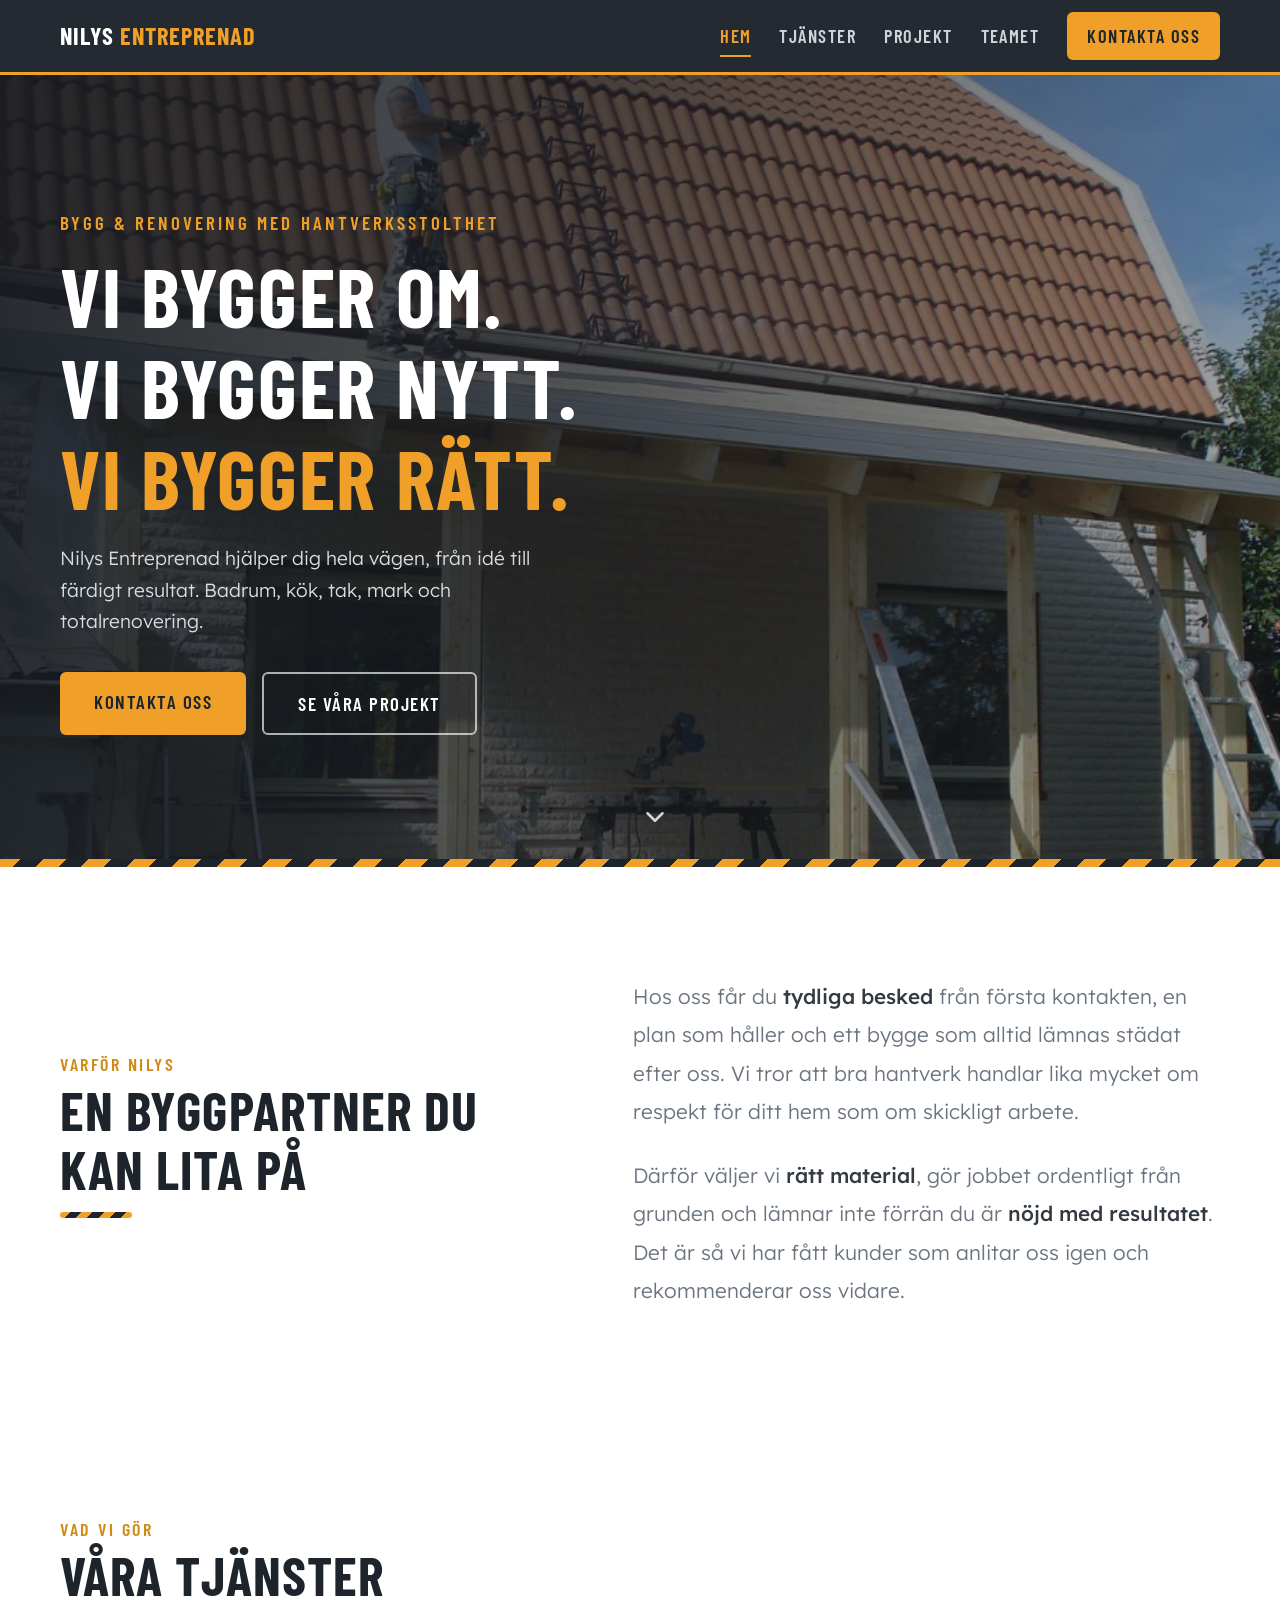
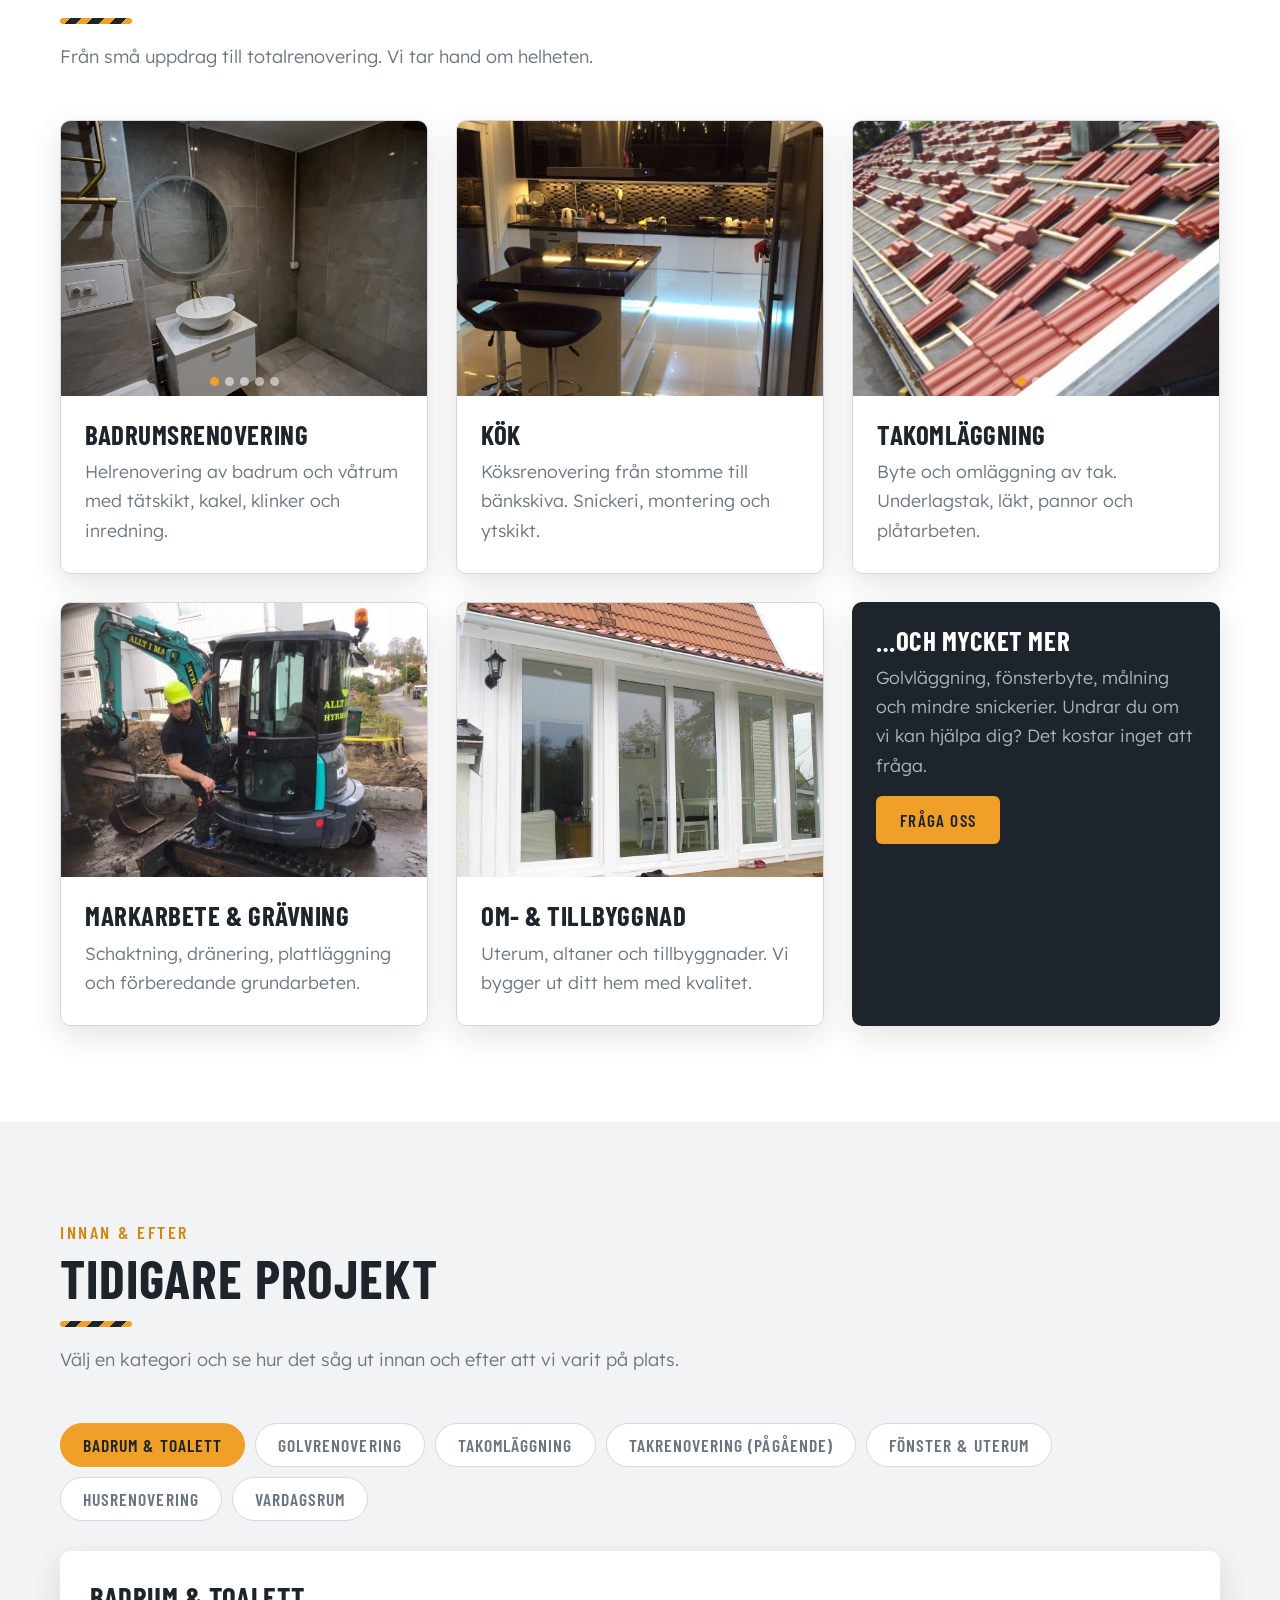
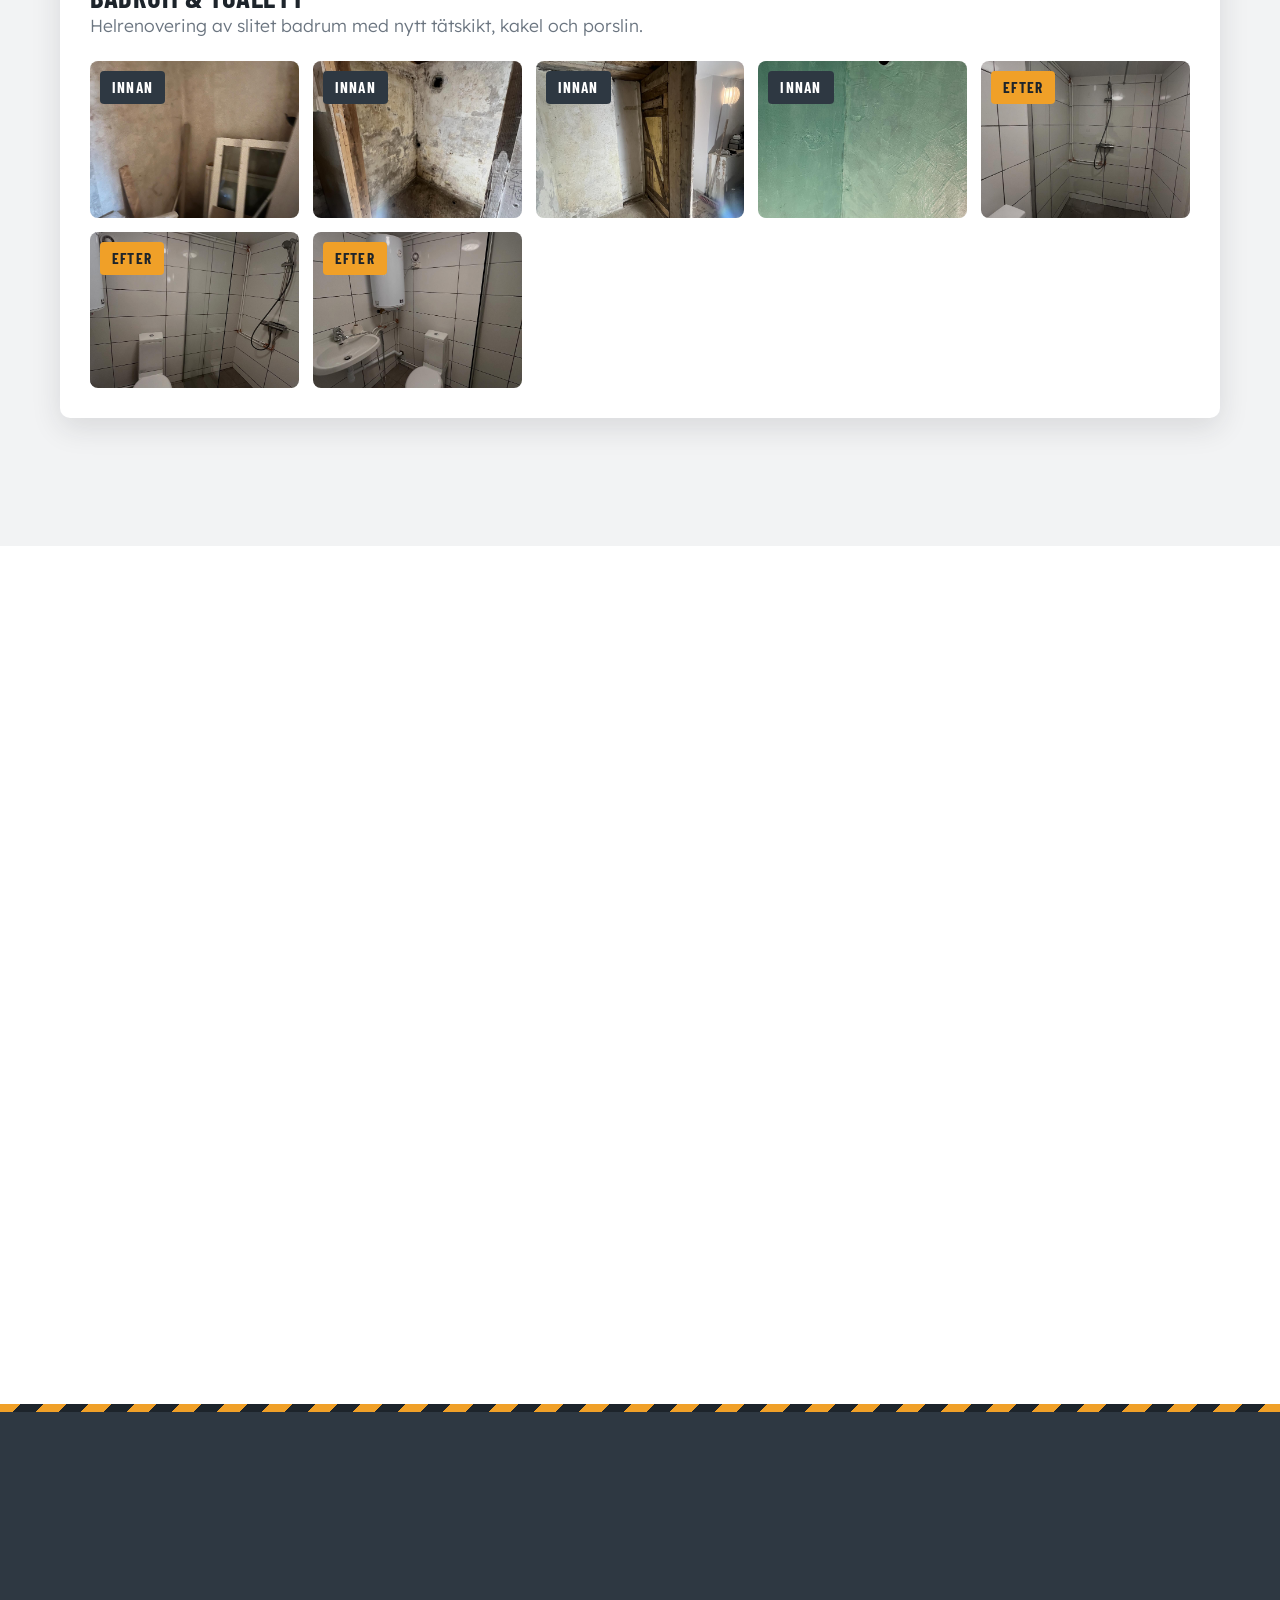
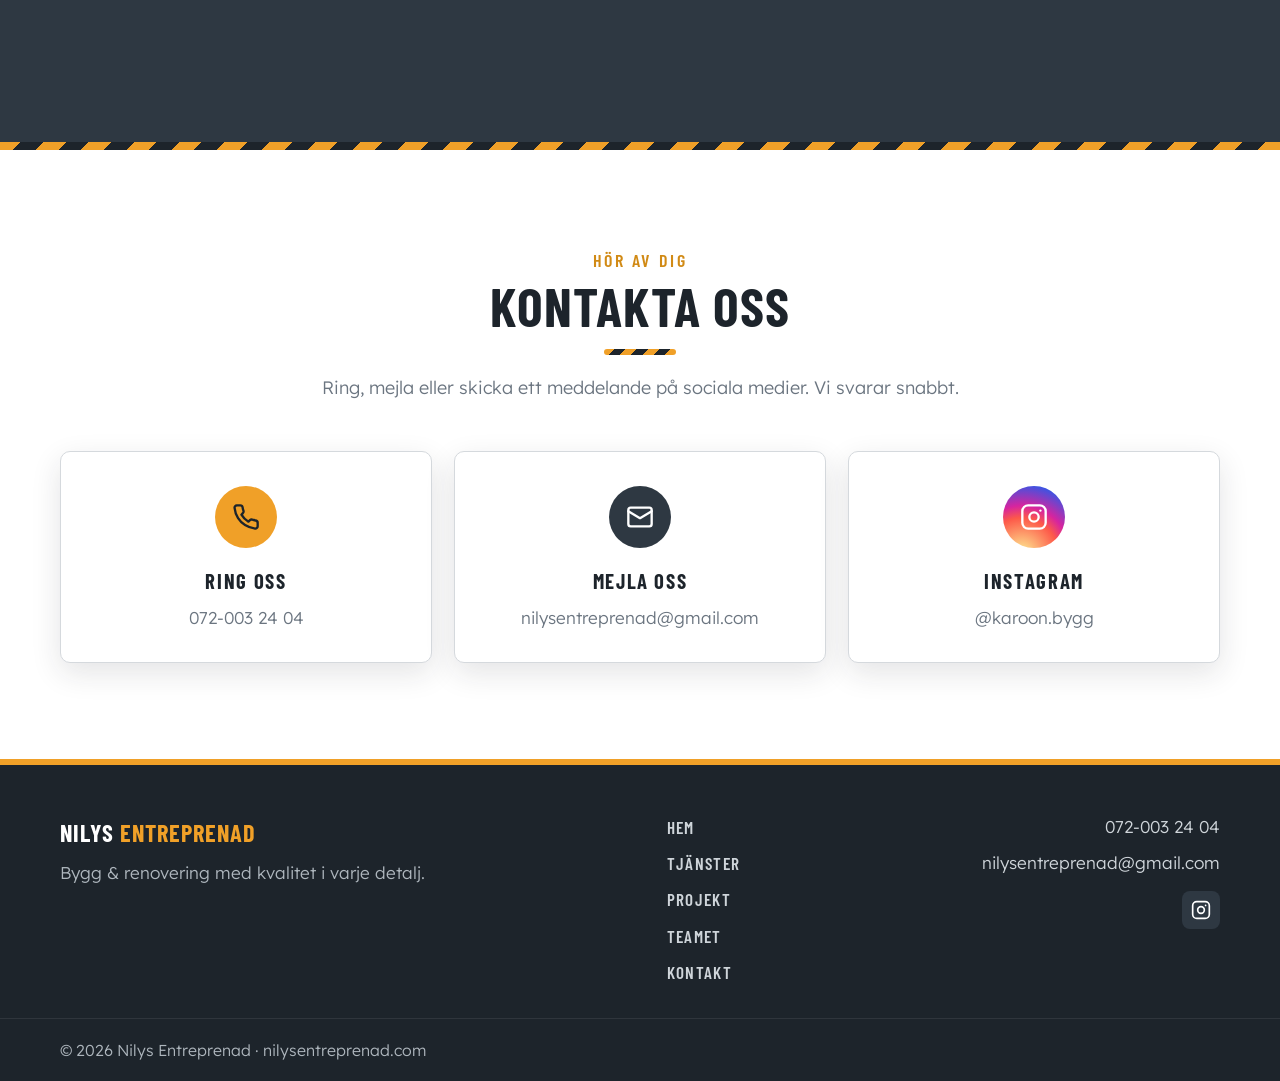
==== index.html @ abc22937 "facebook fix" ====
<!DOCTYPE html>
<html lang="sv">
<head>
  <meta charset="UTF-8">
  <meta name="viewport" content="width=device-width, initial-scale=1.0">
  <title>Nilys Entreprenad | Bygg &amp; Renovering</title>
  <meta name="description" content="Nilys Entreprenad är en professionell bygg- och renoveringsfirma. Badrum, kök, tak, markarbete och totalrenovering. Kvalitet i varje detalj.">
  <link rel="canonical" href="https://nilysentreprenad.com/">
  <meta property="og:title" content="Nilys Entreprenad | Bygg &amp; Renovering">
  <meta property="og:description" content="Vi renoverar badrum, kök, tak och mer. Kvalitet i varje detalj, från grund till tak.">
  <meta property="og:image" content="https://nilysentreprenad.com/assets/hero-bygge.png">
  <meta property="og:url" content="https://nilysentreprenad.com/">
  <meta property="og:type" content="website">
  <meta name="theme-color" content="#1d242b">
  <link rel="icon" type="image/svg+xml" href="assets/favicon.svg">
  <link rel="preload" as="image" href="assets/hero-bygge.png">
  <script type="application/ld+json">
  {
    "@context": "https://schema.org",
    "@type": "HomeAndConstructionBusiness",
    "name": "Nilys Entreprenad",
    "url": "https://nilysentreprenad.com/",
    "telephone": "+46720032404",
    "email": "nilysentreprenad@gmail.com",
    "image": "https://nilysentreprenad.com/assets/hero-bygge.png",
    "sameAs": [
      "https://www.instagram.com/karoon.bygg/"
    ]
  }
  </script>
  <link rel="preconnect" href="https://fonts.googleapis.com">
  <link rel="preconnect" href="https://fonts.gstatic.com" crossorigin>
  <link href="https://fonts.googleapis.com/css2?family=Barlow+Condensed:wght@500;600;700&family=Lexend:wght@300;400;500;600&display=swap" rel="stylesheet">
  <link rel="stylesheet" href="style.css">
</head>
<body>

  <!-- ===== Header ===== -->
  <header class="site-header" id="top">
    <div class="container header-inner">
      <a href="#top" class="logo">
        <span class="logo-text">Nilys <em>Entreprenad</em></span>
      </a>
      <nav class="site-nav" id="siteNav" aria-label="Huvudmeny">
        <a href="#hem">Hem</a>
        <a href="#tjanster">Tjänster</a>
        <a href="#projekt">Projekt</a>
        <a href="#teamet">Teamet</a>
        <a href="#kontakt" class="nav-cta">Kontakta oss</a>
      </nav>
      <button class="nav-toggle" id="navToggle" aria-label="Öppna meny" aria-expanded="false">
        <span></span><span></span><span></span>
      </button>
    </div>
  </header>

  <main>

    <!-- ===== Hero ===== -->
    <section class="hero" id="hem">
      <div class="hero-bg" role="img" aria-label="Takarbete på villa"></div>
      <div class="hero-overlay"></div>
      <div class="container hero-content reveal">
        <p class="hero-kicker">Bygg &amp; renovering med hantverksstolthet</p>
        <h1>Vi bygger om.<br>Vi bygger nytt.<br><span class="accent">Vi bygger rätt.</span></h1>
        <p class="hero-sub">Nilys Entreprenad hjälper dig hela vägen, från idé till färdigt resultat. Badrum, kök, tak, mark och totalrenovering.</p>
        <div class="hero-actions">
          <a href="#kontakt" class="btn btn-accent">Kontakta oss</a>
          <a href="#projekt" class="btn btn-ghost">Se våra projekt</a>
        </div>
      </div>
      <a href="#tjanster" class="hero-scroll" aria-label="Skrolla ner till tjänster">
        <svg viewBox="0 0 24 24" fill="none" stroke="currentColor" stroke-width="2" stroke-linecap="round" stroke-linejoin="round"><path d="m6 9 6 6 6-6"/></svg>
      </a>
      <div class="hazard-divider" aria-hidden="true"></div>
    </section>

    <!-- ===== Intro / om oss ===== -->
    <section class="intro">
      <div class="container">
        <div class="intro-grid">
          <div class="intro-text reveal">
            <p class="section-kicker">Varför Nilys</p>
            <h2>En byggpartner du kan lita på</h2>
            <div class="hazard-line" aria-hidden="true"></div>
          </div>
          <div class="intro-copy reveal">
            <p>Hos oss får du <strong>tydliga besked</strong> från första kontakten, en plan som håller och ett bygge som alltid lämnas städat efter oss. Vi tror att bra hantverk handlar lika mycket om respekt för ditt hem som om skickligt arbete.</p>
            <p>Därför väljer vi <strong>rätt material</strong>, gör jobbet ordentligt från grunden och lämnar inte förrän du är <strong>nöjd med resultatet</strong>. Det är så vi har fått kunder som anlitar oss igen och rekommenderar oss vidare.</p>
          </div>
        </div>
      </div>
    </section>

    <!-- ===== Tjänster ===== -->
    <section class="services section" id="tjanster">
      <div class="container">
        <div class="section-head reveal">
          <p class="section-kicker">Vad vi gör</p>
          <h2>Våra tjänster</h2>
          <div class="hazard-line" aria-hidden="true"></div>
          <p class="section-sub">Från små uppdrag till totalrenovering. Vi tar hand om helheten.</p>
        </div>
        <div class="services-grid">

          <article class="service-card reveal">
            <div class="service-media" data-carousel>
              <img src="assets/badrum-modernt.png" alt="Modernt renoverat badrum" loading="lazy" class="is-active">
              <img src="assets/badrum-lantligt.png" alt="Lantligt badrum" loading="lazy">
              <img src="assets/dusch-modern.png" alt="Modern dusch med glasvägg" loading="lazy">
              <img src="assets/badrum-detalj.png" alt="Detalj i kaklat badrum" loading="lazy">
              <img src="assets/toalet1.jpg" alt="Renoverad toalett" loading="lazy">
            </div>
            <div class="service-body">
              <h3>Badrumsrenovering</h3>
              <p>Helrenovering av badrum och våtrum med tätskikt, kakel, klinker och inredning.</p>
            </div>
          </article>

          <article class="service-card reveal">
            <div class="service-media" data-carousel>
              <img src="assets/kok-modernt.png" alt="Modernt renoverat kök" loading="lazy" class="is-active">
            </div>
            <div class="service-body">
              <h3>Kök</h3>
              <p>Köksrenovering från stomme till bänkskiva. Snickeri, montering och ytskikt.</p>
            </div>
          </article>

          <article class="service-card reveal">
            <div class="service-media" data-carousel>
              <img src="assets/takomlaggning.png" alt="Takomläggning på villa" loading="lazy" class="is-active">
              <img src="assets/tak-arbete.png" alt="Pågående takarbete" loading="lazy">
              <img src="assets/tak-fardigt.png" alt="Färdigt tak" loading="lazy">
            </div>
            <div class="service-body">
              <h3>Takomläggning</h3>
              <p>Byte och omläggning av tak. Underlagstak, läkt, pannor och plåtarbeten.</p>
            </div>
          </article>

          <article class="service-card reveal">
            <div class="service-media" data-carousel>
              <img src="assets/grävmaskin.jpg" alt="Grävmaskin i arbete" loading="lazy" class="is-active">
            </div>
            <div class="service-body">
              <h3>Markarbete &amp; grävning</h3>
              <p>Schaktning, dränering, plattläggning och förberedande grundarbeten.</p>
            </div>
          </article>

          <article class="service-card reveal">
            <div class="service-media">
              <img src="assets/fonster-uterum_Efter3.jpg" alt="Uterum efter om- och tillbyggnad" loading="lazy" class="is-active">
            </div>
            <div class="service-body">
              <h3>Om- &amp; tillbyggnad</h3>
              <p>Uterum, altaner och tillbyggnader. Vi bygger ut ditt hem med kvalitet.</p>
            </div>
          </article>

          <article class="service-card service-card--more reveal">
            <div class="service-body">
              <h3>…och mycket mer</h3>
              <p>Golvläggning, fönsterbyte, målning och mindre snickerier. Undrar du om vi kan hjälpa dig? Det kostar inget att fråga.</p>
              <a href="#kontakt" class="btn btn-dark btn-sm">Fråga oss</a>
            </div>
          </article>

        </div>
      </div>
    </section>

    <!-- ===== Projekt / Innan & Efter ===== -->
    <section class="projects section section--gray" id="projekt">
      <div class="container">
        <div class="section-head reveal">
          <p class="section-kicker">Innan &amp; efter</p>
          <h2>Tidigare projekt</h2>
          <div class="hazard-line" aria-hidden="true"></div>
          <p class="section-sub">Välj en kategori och se hur det såg ut innan och efter att vi varit på plats.</p>
        </div>

        <article class="project reveal">
          <header class="project-head">
            <h3>Badrum &amp; toalett</h3>
            <p>Helrenovering av slitet badrum med nytt tätskikt, kakel och porslin.</p>
          </header>
          <div class="project-gallery">
            <figure class="shot shot--before"><img src="assets/toiletbefore3.jpg" alt="Badrum innan renovering" loading="lazy"><figcaption>Innan</figcaption></figure>
            <figure class="shot shot--before"><img src="assets/toiletbefore4.jpg" alt="Badrum innan renovering" loading="lazy"><figcaption>Innan</figcaption></figure>
            <figure class="shot shot--before"><img src="assets/toiletbefore5.jpg" alt="Badrum innan renovering" loading="lazy"><figcaption>Innan</figcaption></figure>
            <figure class="shot shot--before"><img src="assets/toiletbefore6.jpg" alt="Badrum innan renovering" loading="lazy"><figcaption>Innan</figcaption></figure>
            <figure class="shot shot--after"><img src="assets/toiletafter7.jpg" alt="Badrum efter renovering" loading="lazy"><figcaption>Efter</figcaption></figure>
            <figure class="shot shot--after"><img src="assets/toiletafter8.jpg" alt="Badrum efter renovering" loading="lazy"><figcaption>Efter</figcaption></figure>
            <figure class="shot shot--after"><img src="assets/toiletafter9.jpg" alt="Badrum efter renovering" loading="lazy"><figcaption>Efter</figcaption></figure>
          </div>
        </article>

        <article class="project reveal">
          <header class="project-head">
            <h3>Golvrenovering</h3>
            <p>Skadat golv revs ut och ersattes med nytt. Stabilt och snyggt.</p>
          </header>
          <div class="project-gallery">
            <figure class="shot shot--before"><img src="assets/brokenfloor_Innan1.jpg" alt="Skadat golv innan renovering" loading="lazy"><figcaption>Innan</figcaption></figure>
            <figure class="shot shot--before"><img src="assets/brokenfloor_Innan2.jpg" alt="Skadat golv innan renovering" loading="lazy"><figcaption>Innan</figcaption></figure>
            <figure class="shot shot--before"><img src="assets/brokenfloor_Innan3.jpg" alt="Skadat golv innan renovering" loading="lazy"><figcaption>Innan</figcaption></figure>
            <figure class="shot shot--before"><img src="assets/brokenfloor_Innan4.jpg" alt="Skadat golv innan renovering" loading="lazy"><figcaption>Innan</figcaption></figure>
            <figure class="shot shot--after"><img src="assets/brokenfloor_Efter5.jpg" alt="Nytt golv efter renovering" loading="lazy"><figcaption>Efter</figcaption></figure>
          </div>
        </article>

        <article class="project reveal">
          <header class="project-head">
            <h3>Takomläggning</h3>
            <p>Gammalt tak lades om komplett med nytt underlagstak, läkt och pannor.</p>
          </header>
          <div class="project-gallery">
            <figure class="shot shot--before"><img src="assets/takomlaggning_Innan1.jpg" alt="Tak innan omläggning" loading="lazy"><figcaption>Innan</figcaption></figure>
            <figure class="shot shot--before"><img src="assets/takomlaggning_Innan2.jpg" alt="Tak innan omläggning" loading="lazy"><figcaption>Innan</figcaption></figure>
            <figure class="shot shot--after"><img src="assets/takomlaggning_Efter3.jpg" alt="Tak efter omläggning" loading="lazy"><figcaption>Efter</figcaption></figure>
          </div>
        </article>

        <article class="project reveal">
          <header class="project-head">
            <h3>Takrenovering (pågående)</h3>
            <p>Söndrigt tak under renovering. Efterbilderna är på väg.</p>
          </header>
          <div class="project-gallery">
            <figure class="shot shot--before"><img src="assets/söndertak_Innan0.jpg" alt="Söndrigt tak innan renovering" loading="lazy"><figcaption>Innan</figcaption></figure>
            <figure class="shot shot--before"><img src="assets/söndertak_Innan1.jpg" alt="Söndrigt tak innan renovering" loading="lazy"><figcaption>Innan</figcaption></figure>
            <figure class="shot shot--after shot--placeholder">
              <div class="placeholder-tile">
                <svg viewBox="0 0 24 24" fill="none" stroke="currentColor" stroke-width="1.8" stroke-linecap="round" stroke-linejoin="round" aria-hidden="true"><path d="M3 21l4-1 11-11-3-3L4 17l-1 4z"/><path d="M14 5l3 3 3-3-3-3-3 3z"/></svg>
                <span>Bild på väg</span>
              </div>
              <figcaption>Efter</figcaption>
            </figure>
          </div>
        </article>

        <article class="project reveal">
          <header class="project-head">
            <h3>Fönster &amp; uterum</h3>
            <p>Nya fönsterpartier gav både ljus och liv åt uterummet.</p>
          </header>
          <div class="project-gallery">
            <figure class="shot shot--before"><img src="assets/fonster-uterum_Innan1.jpg" alt="Uterum innan fönsterbyte" loading="lazy"><figcaption>Innan</figcaption></figure>
            <figure class="shot shot--before"><img src="assets/fonster-uterum_Innan2.jpg" alt="Uterum innan fönsterbyte" loading="lazy"><figcaption>Innan</figcaption></figure>
            <figure class="shot shot--after"><img src="assets/fonster-uterum_Efter3.jpg" alt="Uterum efter fönsterbyte" loading="lazy"><figcaption>Efter</figcaption></figure>
          </div>
        </article>

        <article class="project reveal">
          <header class="project-head">
            <h3>Husrenovering</h3>
            <p>Fasad och exteriör fick ett rejält lyft.</p>
          </header>
          <div class="project-gallery">
            <figure class="shot shot--before"><img src="assets/Hus.Innan1.jpg" alt="Hus innan renovering" loading="lazy"><figcaption>Innan</figcaption></figure>
            <figure class="shot shot--after"><img src="assets/Hus.Efter2.jpg" alt="Hus efter renovering" loading="lazy"><figcaption>Efter</figcaption></figure>
          </div>
        </article>

        <article class="project reveal">
          <header class="project-head">
            <h3>Vardagsrum</h3>
            <p>Ytskiktsrenovering som gjorde rummet ljust och modernt.</p>
          </header>
          <div class="project-gallery">
            <figure class="shot shot--before"><img src="assets/vardagsrum-renoverat_Innan.jpg" alt="Vardagsrum innan renovering" loading="lazy"><figcaption>Innan</figcaption></figure>
            <figure class="shot shot--after"><img src="assets/vardagsrum-renoverat_Efter.jpg" alt="Vardagsrum efter renovering" loading="lazy"><figcaption>Efter</figcaption></figure>
          </div>
        </article>

      </div>
    </section>

    <!-- ===== Teamet ===== -->
    <section class="team section" id="teamet">
      <div class="container team-grid">
        <div class="team-photo reveal">
          <img src="assets/Hero-cool-guys.jpg" alt="Teamet på Nilys Entreprenad" loading="lazy">
        </div>
        <div class="team-text reveal">
          <p class="section-kicker">Vilka vi är</p>
          <h2>Teamet bakom bygget</h2>
          <div class="hazard-line" aria-hidden="true"></div>
          <p>Vi är ett sammansvetsat gäng hantverkare som gillar det vi gör, och det märks. Hos oss får du samma team genom hela projektet: samma ansikten, samma höga krav och samma stolthet över slutresultatet.</p>
          <p>Vi dyker upp i tid, håller dig uppdaterad längs vägen och lämnar inte förrän allt sitter som det ska.</p>
          <a href="#kontakt" class="btn btn-dark">Prata med oss</a>
        </div>
      </div>
    </section>

    <!-- ===== CTA-band ===== -->
    <section class="cta-band">
      <div class="hazard-divider" aria-hidden="true"></div>
      <div class="container cta-inner reveal">
        <h2>Dags att renovera?</h2>
        <p>Berätta om ditt projekt så återkommer vi snabbt med hur vi kan hjälpa till.</p>
        <a href="#kontakt" class="btn btn-light">Kontakta oss</a>
      </div>
      <div class="hazard-divider" aria-hidden="true"></div>
    </section>

    <!-- ===== Kontakt ===== -->
    <section class="contact section" id="kontakt">
      <div class="container">
        <div class="section-head reveal">
          <p class="section-kicker">Hör av dig</p>
          <h2>Kontakta oss</h2>
          <div class="hazard-line" aria-hidden="true"></div>
          <p class="section-sub">Ring, mejla eller skicka ett meddelande på sociala medier. Vi svarar snabbt.</p>
        </div>
        <div class="contact-grid">

          <a href="tel:+46720032404" class="contact-card reveal">
            <span class="contact-icon contact-icon--phone" aria-hidden="true">
              <svg viewBox="0 0 24 24" fill="none" stroke="currentColor" stroke-width="2" stroke-linecap="round" stroke-linejoin="round"><path d="M22 16.9v3a2 2 0 0 1-2.2 2 19.8 19.8 0 0 1-8.6-3 19.5 19.5 0 0 1-6-6 19.8 19.8 0 0 1-3-8.7A2 2 0 0 1 4.1 2h3a2 2 0 0 1 2 1.7c.1 1 .4 2 .7 2.9a2 2 0 0 1-.5 2.1L8.1 10a16 16 0 0 0 6 6l1.3-1.3a2 2 0 0 1 2.1-.4c.9.3 1.9.5 2.9.7a2 2 0 0 1 1.6 2z"/></svg>
            </span>
            <span class="contact-label">Ring oss</span>
            <span class="contact-value">072-003 24 04</span>
          </a>

          <a href="mailto:nilysentreprenad@gmail.com" class="contact-card reveal">
            <span class="contact-icon contact-icon--mail" aria-hidden="true">
              <svg viewBox="0 0 24 24" fill="none" stroke="currentColor" stroke-width="2" stroke-linecap="round" stroke-linejoin="round"><rect x="2" y="4" width="20" height="16" rx="2"/><path d="m22 7-10 6L2 7"/></svg>
            </span>
            <span class="contact-label">Mejla oss</span>
            <span class="contact-value">nilysentreprenad@gmail.com</span>
          </a>

          <a href="https://www.instagram.com/karoon.bygg/" target="_blank" rel="noopener" class="contact-card reveal">
            <span class="contact-icon contact-icon--insta" aria-hidden="true">
              <svg viewBox="0 0 24 24" fill="none" stroke="currentColor" stroke-width="2" stroke-linecap="round" stroke-linejoin="round"><rect x="2" y="2" width="20" height="20" rx="5"/><circle cx="12" cy="12" r="4"/><circle cx="17.5" cy="6.5" r="1" fill="currentColor" stroke="none"/></svg>
            </span>
            <span class="contact-label">Instagram</span>
            <span class="contact-value">@karoon.bygg</span>
          </a>

        </div>
      </div>
    </section>

  </main>

  <!-- ===== Footer ===== -->
  <footer class="site-footer">
    <div class="container footer-inner">
      <div class="footer-brand">
        <span class="logo-text">Nilys <em>Entreprenad</em></span>
        <p>Bygg &amp; renovering med kvalitet i varje detalj.</p>
      </div>
      <nav class="footer-nav" aria-label="Sidfotsmeny">
        <a href="#hem">Hem</a>
        <a href="#tjanster">Tjänster</a>
        <a href="#projekt">Projekt</a>
        <a href="#teamet">Teamet</a>
        <a href="#kontakt">Kontakt</a>
      </nav>
      <div class="footer-links">
        <a href="tel:+46720032404">072-003 24 04</a>
        <a href="mailto:nilysentreprenad@gmail.com">nilysentreprenad@gmail.com</a>
        <div class="footer-social">
          <a href="https://www.instagram.com/karoon.bygg/" target="_blank" rel="noopener" aria-label="Instagram">
            <svg viewBox="0 0 24 24" fill="none" stroke="currentColor" stroke-width="2" stroke-linecap="round" stroke-linejoin="round"><rect x="2" y="2" width="20" height="20" rx="5"/><circle cx="12" cy="12" r="4"/><circle cx="17.5" cy="6.5" r="1" fill="currentColor" stroke="none"/></svg>
          </a>
        </div>
      </div>
    </div>
    <div class="footer-bottom">
      <div class="container">
        <p>© <span id="year">2026</span> Nilys Entreprenad · nilysentreprenad.com</p>
      </div>
    </div>
  </footer>

  <!-- Lightbox -->
  <div class="lightbox" id="lightbox" hidden>
    <button class="lightbox-close" id="lightboxClose" aria-label="Stäng">&times;</button>
    <button class="lightbox-nav" id="lightboxPrev" aria-label="Föregående bild">
      <svg viewBox="0 0 24 24" fill="none" stroke="currentColor" stroke-width="2.2" stroke-linecap="round" stroke-linejoin="round"><path d="m15 18-6-6 6-6"/></svg>
    </button>
    <img src="" alt="" id="lightboxImg">
    <button class="lightbox-nav" id="lightboxNext" aria-label="Nästa bild">
      <svg viewBox="0 0 24 24" fill="none" stroke="currentColor" stroke-width="2.2" stroke-linecap="round" stroke-linejoin="round"><path d="m9 18 6-6-6-6"/></svg>
    </button>
    <p class="lightbox-caption" id="lightboxCaption"></p>
  </div>

  <!-- Tillbaka till toppen -->
  <button class="to-top" id="toTop" aria-label="Tillbaka till toppen">
    <svg viewBox="0 0 24 24" fill="none" stroke="currentColor" stroke-width="2.2" stroke-linecap="round" stroke-linejoin="round"><path d="m18 15-6-6-6 6"/></svg>
  </button>

  <script src="script.js"></script>
</body>
</html>
---- style.css ----
/* ============================================================
   Nilys Entreprenad, tema i grått med amber accent
   ============================================================ */

:root {
  --charcoal: #1d242b;      /* mörkast: header, footer, knappar */
  --steel: #2e3842;         /* mörkgrå sektioner */
  --concrete: #f2f3f4;      /* ljusgrå sektionsbakgrund */
  --concrete-dark: #e2e5e7;
  --line: #d5d9dd;
  --text: #333a41;
  --muted: #6b7580;
  --accent: #f0a028;        /* varningsgul/amber, byggkänsla */
  --accent-dark: #d18a15;
  --white: #ffffff;
  --radius: 10px;
  --shadow: 0 10px 30px rgba(29, 36, 43, .12);
  --font-head: "Barlow Condensed", "Arial Narrow", sans-serif;
  --font-body: "Lexend", "Segoe UI", sans-serif;
}

* { margin: 0; padding: 0; box-sizing: border-box; }

html { scroll-behavior: smooth; }

body {
  font-family: var(--font-body);
  font-weight: 300;
  color: var(--text);
  background: var(--white);
  line-height: 1.65;
  -webkit-font-smoothing: antialiased;
}

img { max-width: 100%; display: block; }

.container {
  width: min(1160px, 92%);
  margin-inline: auto;
}

h1, h2, h3 {
  font-family: var(--font-head);
  font-weight: 700;
  text-transform: uppercase;
  letter-spacing: .02em;
  line-height: 1.1;
  color: var(--charcoal);
}

.section { padding: 96px 0; }
.section--gray { background: var(--concrete); }

/* Ankarlänkar ska inte hamna bakom den fasta headern */
section[id] { scroll-margin-top: 80px; }

::selection { background: var(--accent); color: var(--charcoal); }

a:focus-visible,
button:focus-visible {
  outline: 3px solid var(--accent);
  outline-offset: 2px;
  border-radius: 4px;
}

/* ---------- Hazard-detaljer (varningsränder) ---------- */
.hazard-divider {
  height: 8px;
  background: repeating-linear-gradient(
    -45deg,
    var(--accent) 0 16px,
    var(--charcoal) 16px 32px
  );
}

.hazard-line {
  width: 72px;
  height: 6px;
  margin: 14px 0 18px;
  background: repeating-linear-gradient(
    -45deg,
    var(--accent) 0 8px,
    var(--charcoal) 8px 16px
  );
  border-radius: 3px;
}

.section-head { max-width: 640px; margin-bottom: 48px; }
.section-head.center { margin-inline: auto; text-align: center; }
.section-kicker {
  font-family: var(--font-head);
  font-weight: 600;
  text-transform: uppercase;
  letter-spacing: .14em;
  color: var(--accent-dark);
  font-size: 1rem;
}
.section-head h2 { font-size: clamp(2rem, 4.5vw, 3rem); }
.section-sub { color: var(--muted); }

/* ---------- Knappar ---------- */
.btn {
  display: inline-block;
  font-family: var(--font-head);
  font-weight: 600;
  text-transform: uppercase;
  letter-spacing: .08em;
  font-size: 1.05rem;
  padding: 14px 34px;
  border-radius: 6px;
  text-decoration: none;
  transition: transform .15s ease, box-shadow .15s ease, background .15s ease;
}
.btn:hover { transform: translateY(-2px); box-shadow: 0 8px 20px rgba(29,36,43,.25); }
.btn-accent { background: var(--accent); color: var(--charcoal); }
.btn-accent:hover { background: #ffb23a; }
.btn-dark { background: var(--charcoal); color: var(--white); }
.btn-dark:hover { background: var(--steel); }
.btn-light { background: var(--white); color: var(--charcoal); }
.btn-ghost {
  background: transparent;
  color: var(--white);
  border: 2px solid rgba(255,255,255,.65);
}
.btn-ghost:hover { border-color: var(--accent); color: var(--accent); box-shadow: none; }
.btn-sm { padding: 10px 24px; font-size: .95rem; }

/* ---------- Header ---------- */
.site-header {
  position: sticky;
  top: 0;
  z-index: 100;
  background: rgba(29, 36, 43, .97);
  backdrop-filter: blur(6px);
  border-bottom: 3px solid var(--accent);
  transition: box-shadow .2s ease;
}
.site-header.scrolled { box-shadow: 0 6px 24px rgba(0, 0, 0, .35); }

.header-inner {
  display: flex;
  align-items: center;
  justify-content: space-between;
  height: 72px;
}

.logo {
  display: flex;
  align-items: center;
  gap: 10px;
  text-decoration: none;
}
.logo-text {
  font-family: var(--font-head);
  font-weight: 700;
  text-transform: uppercase;
  font-size: 1.35rem;
  letter-spacing: .04em;
  color: var(--white);
}
.logo-text em { font-style: normal; color: var(--accent); }

.site-nav { display: flex; align-items: center; gap: 28px; }
.site-nav a {
  font-family: var(--font-head);
  font-weight: 600;
  text-transform: uppercase;
  letter-spacing: .08em;
  font-size: 1.02rem;
  color: #cfd5da;
  text-decoration: none;
  transition: color .15s ease;
  position: relative;
}
.site-nav a:hover { color: var(--accent); }
.site-nav a:not(.nav-cta)::after {
  content: "";
  position: absolute;
  left: 0;
  bottom: -6px;
  width: 0;
  height: 2px;
  background: var(--accent);
  transition: width .2s ease;
}
.site-nav a:not(.nav-cta):hover::after,
.site-nav a.active:not(.nav-cta)::after { width: 100%; }
.site-nav a.active:not(.nav-cta) { color: var(--accent); }
.site-nav .nav-cta {
  background: var(--accent);
  color: var(--charcoal);
  padding: 9px 20px;
  border-radius: 6px;
}
.site-nav .nav-cta:hover { background: #ffb23a; color: var(--charcoal); }

.nav-toggle {
  display: none;
  flex-direction: column;
  gap: 5px;
  background: none;
  border: 0;
  cursor: pointer;
  padding: 8px;
}
.nav-toggle span {
  width: 26px;
  height: 3px;
  background: var(--white);
  border-radius: 2px;
  transition: transform .2s ease, opacity .2s ease;
}
.nav-toggle.open span:nth-child(1) { transform: translateY(8px) rotate(45deg); }
.nav-toggle.open span:nth-child(2) { opacity: 0; }
.nav-toggle.open span:nth-child(3) { transform: translateY(-8px) rotate(-45deg); }

/* ---------- Hero ---------- */
.hero {
  position: relative;
  min-height: 88vh;
  display: flex;
  align-items: center;
  color: var(--white);
  overflow: hidden;
}
.hero-bg {
  position: absolute;
  inset: 0;
  background: url("assets/hero-bygge.png") center 30% / cover no-repeat;
}
.hero-overlay {
  position: absolute;
  inset: 0;
  background: linear-gradient(100deg, rgba(20,25,31,.92) 0%, rgba(20,25,31,.72) 45%, rgba(20,25,31,.35) 100%);
}
.hero-content { position: relative; z-index: 1; padding: 120px 0; }
.hero-kicker {
  font-family: var(--font-head);
  font-weight: 600;
  text-transform: uppercase;
  letter-spacing: .16em;
  color: var(--accent);
  margin-bottom: 12px;
  font-size: 1.05rem;
}
.hero h1 {
  color: var(--white);
  font-size: clamp(2.6rem, 7vw, 4.6rem);
  margin-bottom: 20px;
}
.hero h1 .accent { color: var(--accent); }
.hero-sub {
  max-width: 520px;
  color: #d8dde1;
  margin-bottom: 34px;
  font-size: 1.06rem;
}
.hero-actions { display: flex; gap: 16px; flex-wrap: wrap; }
.hero .hazard-divider { position: absolute; bottom: 0; left: 0; right: 0; }

.hero-scroll {
  position: absolute;
  bottom: 26px;
  left: 50%;
  z-index: 1;
  color: rgba(255, 255, 255, .8);
  animation: hero-bob 2.2s ease-in-out infinite;
}
.hero-scroll:hover { color: var(--accent); }
.hero-scroll svg { width: 30px; height: 30px; }
@keyframes hero-bob {
  0%, 100% { transform: translate(-50%, 0); }
  50%      { transform: translate(-50%, 9px); }
}

/* ---------- Intro / om oss ---------- */
.intro { padding: 84px 0; background: var(--white); }
.intro-grid {
  display: grid;
  grid-template-columns: 1fr 1.2fr;
  gap: 56px;
  align-items: start;
}
.intro-text h2 { font-size: clamp(2rem, 4vw, 2.8rem); }
.intro-copy p {
  color: var(--muted);
  font-size: 1.02rem;
  margin-bottom: 18px;
}
.intro-copy p:last-child { margin-bottom: 0; }
.intro-copy strong { color: var(--text); font-weight: 500; }

/* Datorer: luftigare intro med större text i balanserade kolumner */
@media (min-width: 961px) {
  .intro { padding: 110px 0; }
  .intro-grid {
    grid-template-columns: 5fr 6fr;
    gap: 84px;
    align-items: center;
  }
  .intro-text h2 { font-size: 3rem; }
  .intro-copy p {
    font-size: 1.15rem;
    line-height: 1.85;
    margin-bottom: 26px;
    max-width: 58ch;
  }
}

/* ---------- Tjänster ---------- */
.services-grid {
  display: grid;
  grid-template-columns: repeat(3, 1fr);
  gap: 28px;
}

.service-card {
  background: var(--white);
  border: 1px solid var(--line);
  border-radius: var(--radius);
  overflow: hidden;
  box-shadow: var(--shadow);
  display: flex;
  flex-direction: column;
  transition: transform .2s ease, box-shadow .2s ease;
}
.service-card:hover { transform: translateY(-4px); box-shadow: 0 16px 38px rgba(29,36,43,.18); }

.service-media {
  position: relative;
  aspect-ratio: 4 / 3;
  overflow: hidden;
  background: var(--concrete-dark);
  touch-action: pan-y; /* vertikal skroll funkar, horisontella svep byter bild */
}
.service-media img {
  position: absolute;
  inset: 0;
  width: 100%;
  height: 100%;
  object-fit: cover;
  opacity: 0;
  transition: opacity .8s ease;
  user-select: none;
  -webkit-user-drag: none;
}

.carousel-arrow {
  position: absolute;
  top: 50%;
  transform: translateY(-50%);
  z-index: 2;
  display: grid;
  place-items: center;
  width: 38px;
  height: 38px;
  border-radius: 50%;
  border: 0;
  cursor: pointer;
  background: rgba(29, 36, 43, .55);
  color: var(--white);
  opacity: 0;
  transition: opacity .2s ease, background .15s ease, color .15s ease;
}
.carousel-arrow.prev { left: 10px; }
.carousel-arrow.next { right: 10px; }
.carousel-arrow svg { width: 20px; height: 20px; }
.service-media:hover .carousel-arrow { opacity: 1; }
.carousel-arrow:hover { background: var(--accent); color: var(--charcoal); }
/* På pekskärmar utan mus syns pilarna alltid */
@media (hover: none) {
  .carousel-arrow { opacity: .85; }
}
.service-media img.is-active { opacity: 1; }

.service-media .carousel-dots {
  position: absolute;
  bottom: 10px;
  left: 0;
  right: 0;
  display: flex;
  justify-content: center;
  gap: 6px;
  z-index: 2;
}
.carousel-dots i {
  width: 9px;
  height: 9px;
  border-radius: 50%;
  background: rgba(255,255,255,.55);
  transition: background .2s ease, transform .2s ease;
  cursor: pointer;
}
.carousel-dots i:hover { transform: scale(1.3); }
.carousel-dots i.on { background: var(--accent); }

.service-body { padding: 24px 24px 28px; flex: 1; }
.service-body h3 { font-size: 1.5rem; margin-bottom: 8px; }
.service-body p { color: var(--muted); font-size: .98rem; }
.service-body .btn { margin-top: 16px; }

.service-card--more {
  background: var(--charcoal);
  border: 0;
  justify-content: center;
}
.service-card--more h3 { color: var(--white); }
.service-card--more p { color: #aeb6bd; }
.service-card--more .btn-dark { background: var(--accent); color: var(--charcoal); }
.service-card--more .btn-dark:hover { background: #ffb23a; }

/* ---------- Projekt / Innan & Efter ---------- */
/* Kategoriknappar: en kategori visas i taget */
.project-tabs {
  display: flex;
  flex-wrap: wrap;
  gap: 10px;
  margin-bottom: 30px;
}
.project-tab {
  font-family: var(--font-head);
  font-weight: 600;
  text-transform: uppercase;
  letter-spacing: .06em;
  font-size: .98rem;
  padding: 10px 22px;
  border-radius: 999px;
  border: 1px solid var(--line);
  background: var(--white);
  color: var(--muted);
  cursor: pointer;
  transition: background .15s ease, color .15s ease, border-color .15s ease, transform .15s ease;
}
.project-tab:hover {
  border-color: var(--accent);
  color: var(--charcoal);
  transform: translateY(-1px);
}
.project-tab.active {
  background: var(--accent);
  border-color: var(--accent);
  color: var(--charcoal);
}

.project[hidden] { display: none; }
@keyframes project-in {
  from { opacity: 0; transform: translateY(12px); }
  to   { opacity: 1; transform: none; }
}
html.js .project { animation: project-in .35s ease; }

.project {
  background: var(--white);
  border-radius: var(--radius);
  box-shadow: var(--shadow);
  padding: 30px;
  margin-bottom: 32px;
}
.project:last-child { margin-bottom: 0; }
.project-head { margin-bottom: 20px; }
.project-head h3 { font-size: 1.6rem; }
.project-head p { color: var(--muted); font-size: .97rem; }

.project-gallery {
  display: grid;
  grid-template-columns: repeat(auto-fill, minmax(200px, 1fr));
  gap: 14px;
}

.shot {
  position: relative;
  border-radius: 8px;
  overflow: hidden;
  aspect-ratio: 4 / 3;
  cursor: zoom-in;
}
.shot img {
  width: 100%;
  height: 100%;
  object-fit: cover;
  transition: transform .25s ease;
}
.shot:hover img { transform: scale(1.05); }

.shot figcaption {
  position: absolute;
  top: 10px;
  left: 10px;
  font-family: var(--font-head);
  font-weight: 700;
  text-transform: uppercase;
  letter-spacing: .08em;
  font-size: .85rem;
  padding: 4px 12px;
  border-radius: 4px;
  color: var(--white);
  background: var(--steel);
}
.shot--after figcaption { background: var(--accent); color: var(--charcoal); }

.shot--placeholder { cursor: default; }
.placeholder-tile {
  width: 100%;
  height: 100%;
  display: flex;
  flex-direction: column;
  align-items: center;
  justify-content: center;
  gap: 10px;
  color: var(--muted);
  background:
    repeating-linear-gradient(
      -45deg,
      rgba(29,36,43,.06) 0 14px,
      rgba(29,36,43,0) 14px 28px
    ),
    var(--concrete);
  border: 2px dashed var(--line);
  border-radius: 8px;
  font-family: var(--font-head);
  font-weight: 600;
  text-transform: uppercase;
  letter-spacing: .1em;
  font-size: .9rem;
}
.placeholder-tile svg { width: 34px; height: 34px; opacity: .6; }

/* ---------- Teamet ---------- */
.team-grid {
  display: grid;
  grid-template-columns: 1fr 1.1fr;
  gap: 56px;
  align-items: center;
}
.team-photo {
  position: relative;
  border-radius: var(--radius);
  overflow: hidden;
  box-shadow: var(--shadow);
  border-bottom: 8px solid var(--accent);
}
.team-photo img { width: 100%; height: auto; filter: grayscale(1) contrast(1.05); }
.team-text h2 { font-size: clamp(2rem, 4vw, 2.8rem); }
.team-text p { color: var(--muted); margin-bottom: 18px; }
.team-text .btn { margin-top: 6px; }

/* ---------- CTA-band ---------- */
.cta-band {
  background: var(--steel);
  color: var(--white);
  text-align: center;
}
.cta-inner { padding: 72px 0; }
.cta-band h2 { color: var(--white); font-size: clamp(2rem, 4.5vw, 3rem); margin-bottom: 10px; }
.cta-band p { color: #c3cad0; margin-bottom: 28px; }

/* ---------- Kontakt ---------- */
.contact .section-head { margin-inline: auto; text-align: center; }
.contact .hazard-line { margin-inline: auto; }

.contact-grid {
  display: grid;
  grid-template-columns: repeat(3, 1fr);
  gap: 22px;
}

.contact-card {
  display: flex;
  flex-direction: column;
  align-items: center;
  text-align: center;
  gap: 6px;
  padding: 34px 20px 30px;
  background: var(--white);
  border: 1px solid var(--line);
  border-radius: var(--radius);
  box-shadow: var(--shadow);
  text-decoration: none;
  transition: transform .2s ease, box-shadow .2s ease, border-color .2s ease;
}
.contact-card:hover {
  transform: translateY(-4px);
  box-shadow: 0 16px 38px rgba(29,36,43,.18);
  border-color: var(--accent);
}

.contact-icon {
  display: grid;
  place-items: center;
  width: 62px;
  height: 62px;
  border-radius: 50%;
  margin-bottom: 10px;
  color: var(--white);
  background: var(--charcoal);
}
.contact-icon svg { width: 28px; height: 28px; }
.contact-icon--phone { background: var(--accent); color: var(--charcoal); }
.contact-icon--mail  { background: var(--steel); }
.contact-icon--insta { background: radial-gradient(circle at 30% 110%, #fdf497 0%, #fd5949 45%, #d6249f 60%, #285AEB 90%); }

.contact-label {
  font-family: var(--font-head);
  font-weight: 700;
  text-transform: uppercase;
  letter-spacing: .08em;
  font-size: 1.15rem;
  color: var(--charcoal);
}
.contact-value { color: var(--muted); font-size: .95rem; word-break: break-all; }

/* ---------- Footer ---------- */
.site-footer {
  background: var(--charcoal);
  color: #aeb6bd;
  border-top: 6px solid var(--accent);
}
.footer-inner {
  display: flex;
  justify-content: space-between;
  align-items: flex-start;
  gap: 32px;
  padding: 48px 0 32px;
  flex-wrap: wrap;
}
.footer-brand p { font-size: .95rem; margin-top: 6px; }
.footer-nav {
  display: flex;
  flex-direction: column;
  gap: 8px;
}
.footer-nav a {
  color: #cfd5da;
  text-decoration: none;
  font-size: .95rem;
  font-family: var(--font-head);
  font-weight: 600;
  text-transform: uppercase;
  letter-spacing: .08em;
}
.footer-nav a:hover { color: var(--accent); }
.footer-links {
  display: flex;
  flex-direction: column;
  align-items: flex-end;
  gap: 8px;
}
.footer-links a {
  color: #cfd5da;
  text-decoration: none;
  font-size: .95rem;
}
.footer-links a:hover { color: var(--accent); }
.footer-social { display: flex; gap: 14px; margin-top: 6px; }
.footer-social a {
  display: grid;
  place-items: center;
  width: 38px;
  height: 38px;
  border-radius: 8px;
  background: var(--steel);
  color: var(--white);
  transition: background .15s ease, color .15s ease;
}
.footer-social a:hover { background: var(--accent); color: var(--charcoal); }
.footer-social svg { width: 20px; height: 20px; }

.footer-bottom {
  border-top: 1px solid rgba(255,255,255,.08);
  padding: 18px 0;
  font-size: .88rem;
}

/* ---------- Lightbox ---------- */
.lightbox {
  position: fixed;
  inset: 0;
  z-index: 200;
  background: rgba(20, 25, 31, .92);
  display: flex;
  align-items: center;
  justify-content: center;
  padding: 4vmin;
  touch-action: pan-y; /* horisontella svep bläddrar mellan bilderna */
}
.lightbox img { user-select: none; -webkit-user-drag: none; }
.lightbox[hidden] { display: none; }
.lightbox img {
  max-width: 92vw;
  max-height: 88vh;
  border-radius: 8px;
  box-shadow: 0 20px 60px rgba(0,0,0,.5);
}
.lightbox-close {
  position: absolute;
  top: 18px;
  right: 26px;
  background: none;
  border: 0;
  color: var(--white);
  font-size: 3rem;
  line-height: 1;
  cursor: pointer;
}
.lightbox-close:hover { color: var(--accent); }

.lightbox-nav {
  position: absolute;
  top: 50%;
  transform: translateY(-50%);
  display: grid;
  place-items: center;
  width: 52px;
  height: 52px;
  border-radius: 50%;
  border: 0;
  background: rgba(255, 255, 255, .1);
  color: var(--white);
  cursor: pointer;
  transition: background .15s ease, color .15s ease;
}
.lightbox-nav:hover { background: var(--accent); color: var(--charcoal); }
.lightbox-nav svg { width: 26px; height: 26px; }
#lightboxPrev { left: 18px; }
#lightboxNext { right: 18px; }

.lightbox-caption {
  position: absolute;
  bottom: 20px;
  left: 50%;
  transform: translateX(-50%);
  max-width: 90vw;
  padding: 8px 20px;
  border-radius: 6px;
  background: rgba(20, 25, 31, .75);
  color: #d8dde1;
  font-size: .92rem;
  text-align: center;
}

/* ---------- Toast ---------- */
.toast {
  position: fixed;
  bottom: 28px;
  left: 50%;
  transform: translateX(-50%) translateY(12px);
  background: var(--charcoal);
  color: var(--white);
  padding: 13px 24px;
  border-radius: 8px;
  border-left: 5px solid var(--accent);
  font-size: .95rem;
  box-shadow: 0 12px 32px rgba(0,0,0,.35);
  opacity: 0;
  transition: opacity .25s ease, transform .25s ease;
  pointer-events: none;
  z-index: 300;
  max-width: 90vw;
  text-align: center;
}
.toast.show {
  opacity: 1;
  transform: translateX(-50%) translateY(0);
}

/* ---------- Tillbaka till toppen ---------- */
.to-top {
  position: fixed;
  right: 22px;
  bottom: 22px;
  z-index: 150;
  display: grid;
  place-items: center;
  width: 48px;
  height: 48px;
  border-radius: 50%;
  border: 0;
  background: var(--accent);
  color: var(--charcoal);
  cursor: pointer;
  box-shadow: 0 8px 24px rgba(0, 0, 0, .28);
  opacity: 0;
  pointer-events: none;
  transform: translateY(12px);
  transition: opacity .25s ease, transform .25s ease, background .15s ease;
}
.to-top.show { opacity: 1; pointer-events: auto; transform: none; }
.to-top:hover { background: #ffb23a; }
.to-top svg { width: 22px; height: 22px; }

/* ---------- Scroll-reveal ---------- */
/* Döljs bara när JS är igång, så innehållet alltid syns utan JS */
html.js .reveal {
  opacity: 0;
  transform: translateY(24px);
  transition: opacity .6s ease, transform .6s ease;
}
html.js .reveal.visible { opacity: 1; transform: none; }

/* Korten i rutnäten trillar in ett i taget */
.services-grid .reveal:nth-child(2),
.contact-grid .reveal:nth-child(2),
.intro-grid .reveal:nth-child(2) { transition-delay: .08s; }
.services-grid .reveal:nth-child(3),
.contact-grid .reveal:nth-child(3) { transition-delay: .16s; }
.services-grid .reveal:nth-child(4),
.contact-grid .reveal:nth-child(4) { transition-delay: .24s; }
.services-grid .reveal:nth-child(5) { transition-delay: .32s; }
.services-grid .reveal:nth-child(6) { transition-delay: .4s; }

@media (prefers-reduced-motion: reduce) {
  html { scroll-behavior: auto; }
  .reveal { opacity: 1; transform: none; transition: none; }
  .hero-scroll { animation: none; }
}

/* ---------- Responsivt ---------- */
/* Större text på datorer; mobil och surfplatta behåller sin storlek */
@media (min-width: 961px) {
  html { font-size: 18px; }
}

@media (max-width: 960px) {
  .services-grid { grid-template-columns: repeat(2, 1fr); }
  .contact-grid { grid-template-columns: repeat(2, 1fr); }
  .team-grid { grid-template-columns: 1fr; gap: 36px; }
  .intro-grid { grid-template-columns: 1fr; }
}

@media (max-width: 680px) {
  .section { padding: 64px 0; }
  .hero { min-height: 76vh; }

  .nav-toggle { display: flex; }
  .site-nav {
    position: absolute;
    top: 72px;
    left: 0;
    right: 0;
    flex-direction: column;
    align-items: stretch;
    gap: 0;
    background: var(--charcoal);
    border-bottom: 3px solid var(--accent);
    display: none;
  }
  .site-nav.open { display: flex; }
  .site-nav a {
    padding: 16px 6%;
    border-top: 1px solid rgba(255,255,255,.07);
  }
  .site-nav .nav-cta {
    text-align: center;
    margin: 12px 6% 18px;
    border-radius: 6px;
  }

  .services-grid { grid-template-columns: 1fr; }
  .contact-grid { grid-template-columns: 1fr; }
  .project { padding: 20px; }
  .project-gallery { grid-template-columns: repeat(2, 1fr); }
  .footer-links { align-items: flex-start; }
}
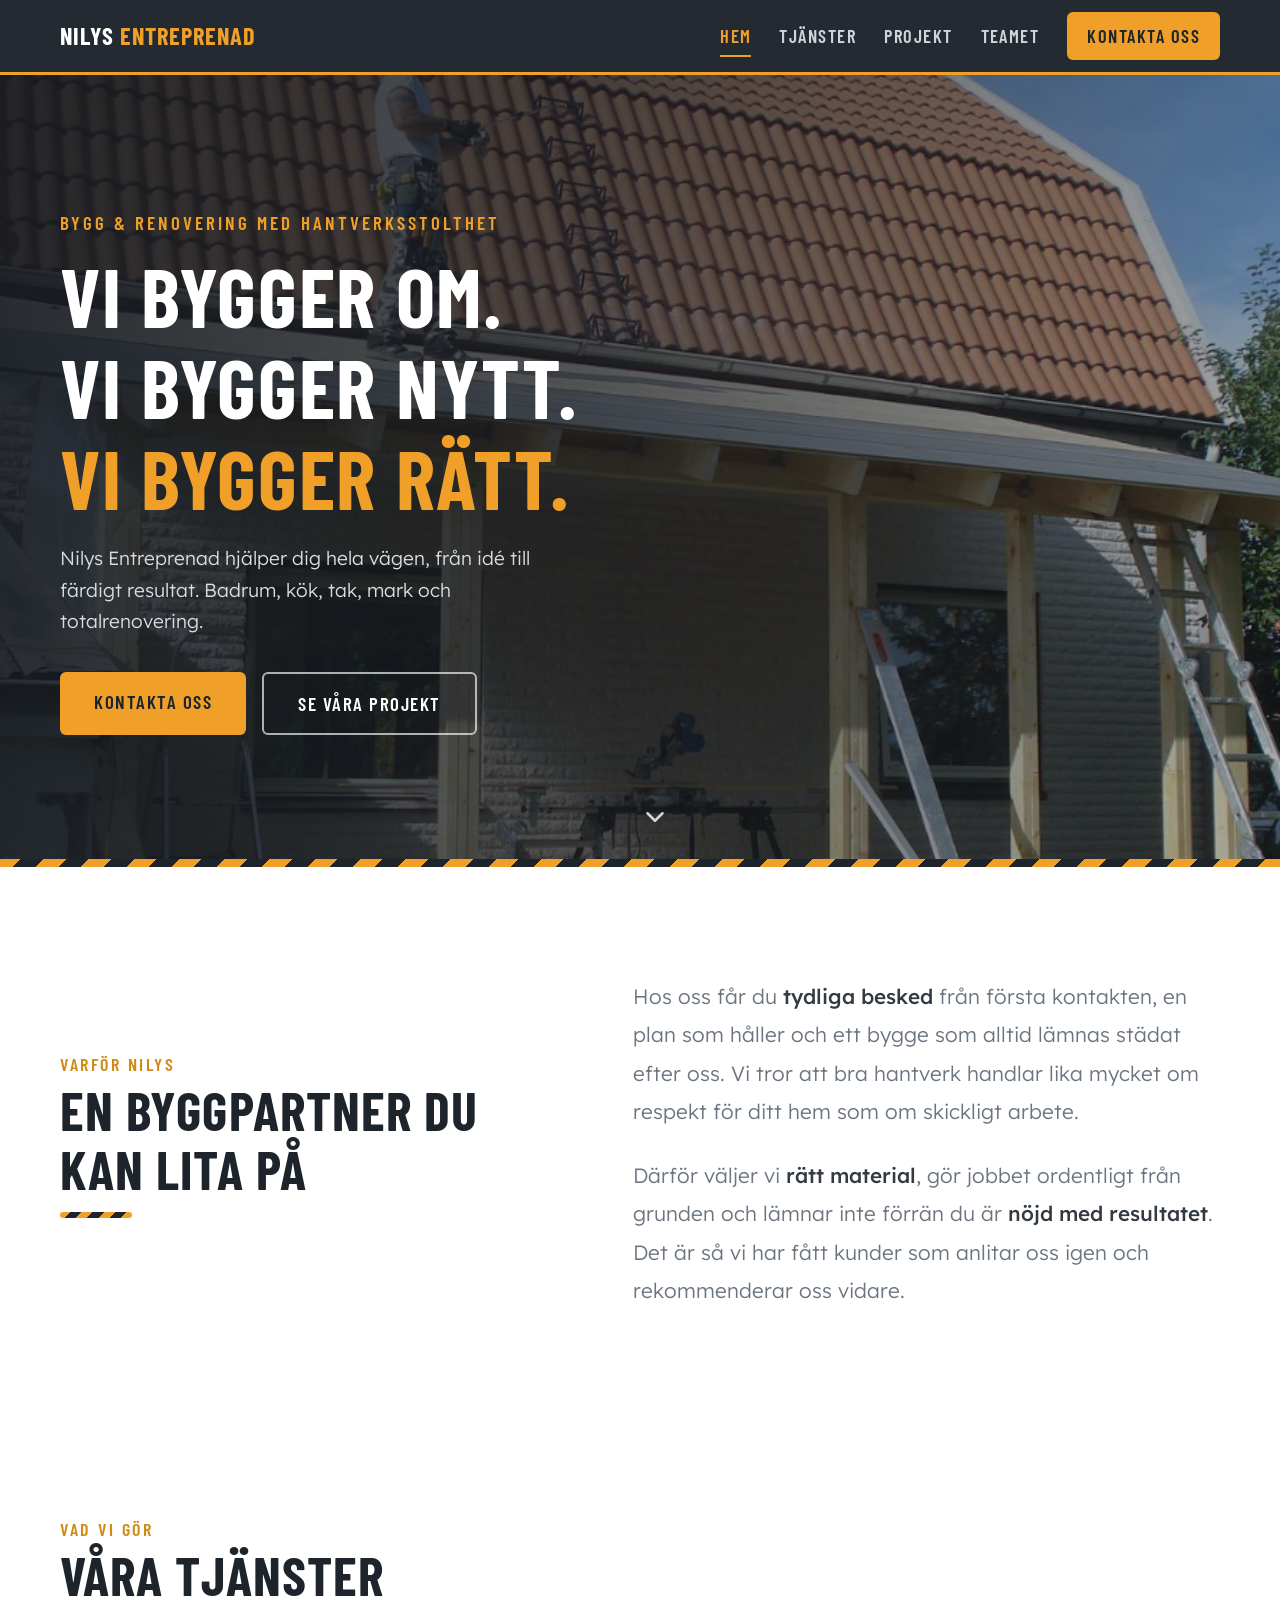
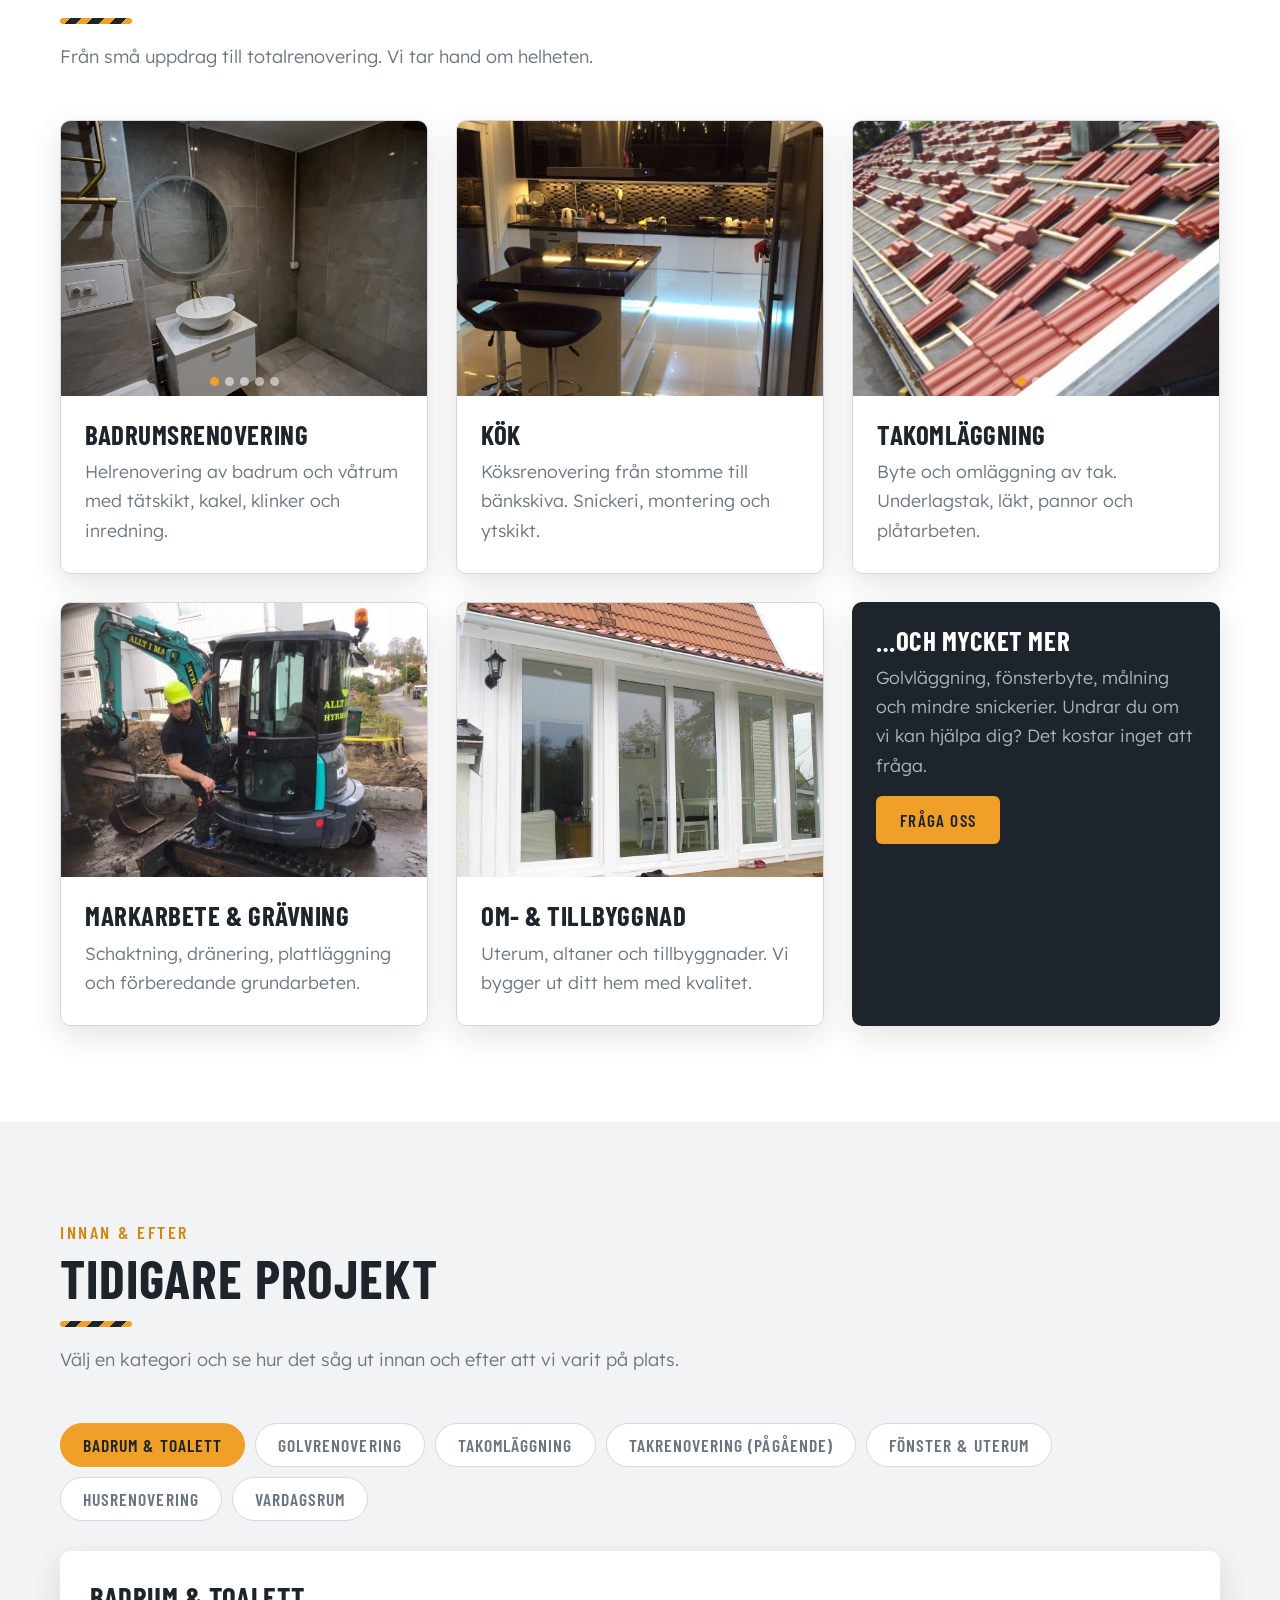
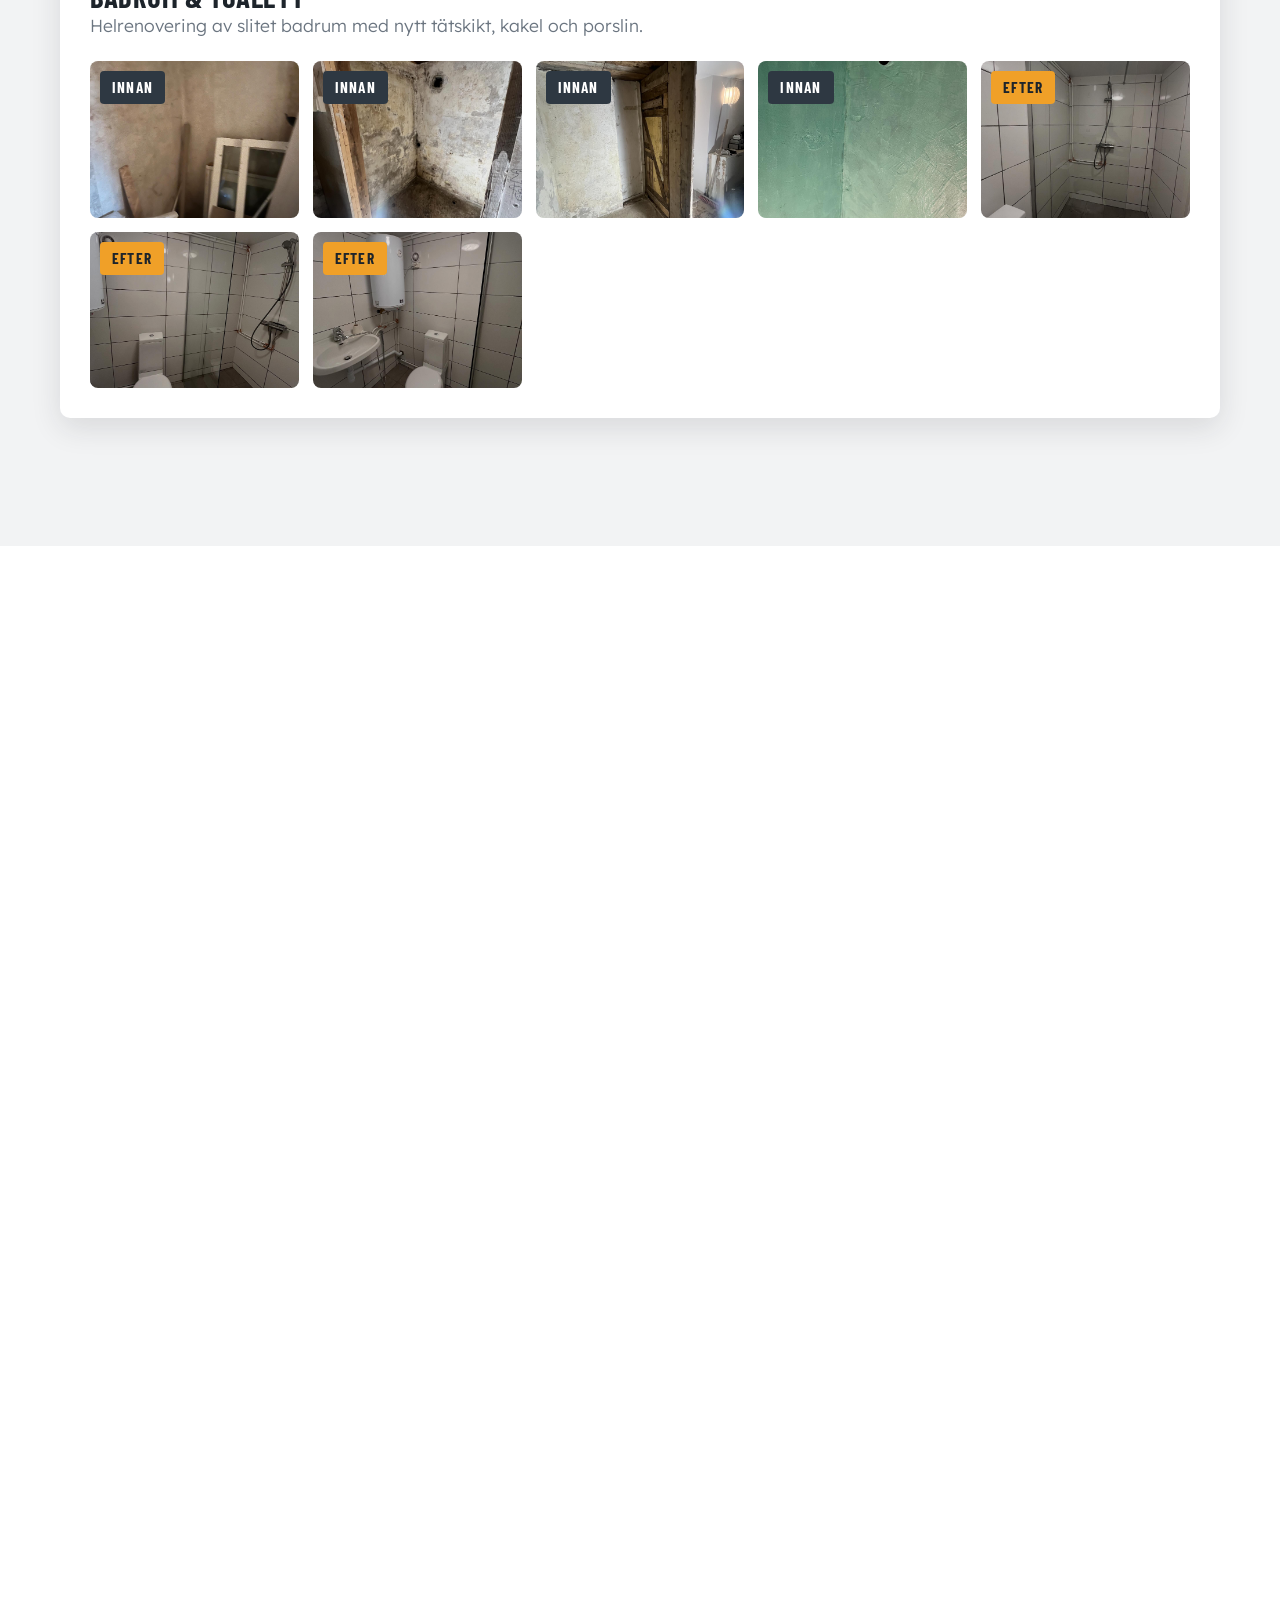
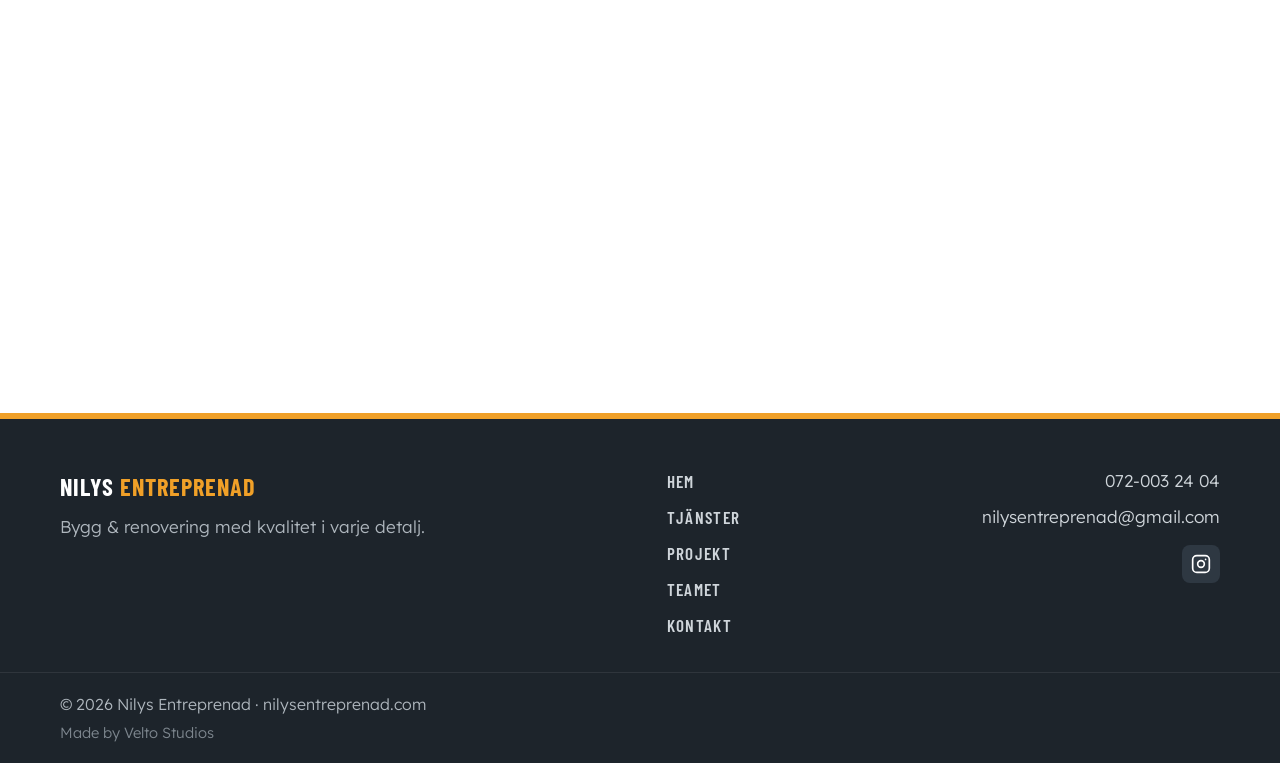
==== commit 7380fee0: "Ta bort CTA-bandet Dags att renovera och lägg till Made by Velto Studios i sidfoten Co-Authored-By: " ====
--- a/index.html
+++ b/index.html
@@ -295,17 +295,6 @@
       </div>
     </section>
 
-    <!-- ===== CTA-band ===== -->
-    <section class="cta-band">
-      <div class="hazard-divider" aria-hidden="true"></div>
-      <div class="container cta-inner reveal">
-        <h2>Dags att renovera?</h2>
-        <p>Berätta om ditt projekt så återkommer vi snabbt med hur vi kan hjälpa till.</p>
-        <a href="#kontakt" class="btn btn-light">Kontakta oss</a>
-      </div>
-      <div class="hazard-divider" aria-hidden="true"></div>
-    </section>
-
     <!-- ===== Kontakt ===== -->
     <section class="contact section" id="kontakt">
       <div class="container">
@@ -374,6 +363,7 @@
     <div class="footer-bottom">
       <div class="container">
         <p>© <span id="year">2026</span> Nilys Entreprenad · nilysentreprenad.com</p>
+        <p class="footer-credit">Made by Velto Studios</p>
       </div>
     </div>
   </footer>
--- a/style.css
+++ b/style.css
@@ -544,16 +544,6 @@
 .team-text p { color: var(--muted); margin-bottom: 18px; }
 .team-text .btn { margin-top: 6px; }
 
-/* ---------- CTA-band ---------- */
-.cta-band {
-  background: var(--steel);
-  color: var(--white);
-  text-align: center;
-}
-.cta-inner { padding: 72px 0; }
-.cta-band h2 { color: var(--white); font-size: clamp(2rem, 4.5vw, 3rem); margin-bottom: 10px; }
-.cta-band p { color: #c3cad0; margin-bottom: 28px; }
-
 /* ---------- Kontakt ---------- */
 .contact .section-head { margin-inline: auto; text-align: center; }
 .contact .hazard-line { margin-inline: auto; }
@@ -669,6 +659,11 @@
   border-top: 1px solid rgba(255,255,255,.08);
   padding: 18px 0;
   font-size: .88rem;
+}
+.footer-credit {
+  margin-top: 4px;
+  font-size: .82rem;
+  color: #7d868e;
 }
 
 /* ---------- Lightbox ---------- */
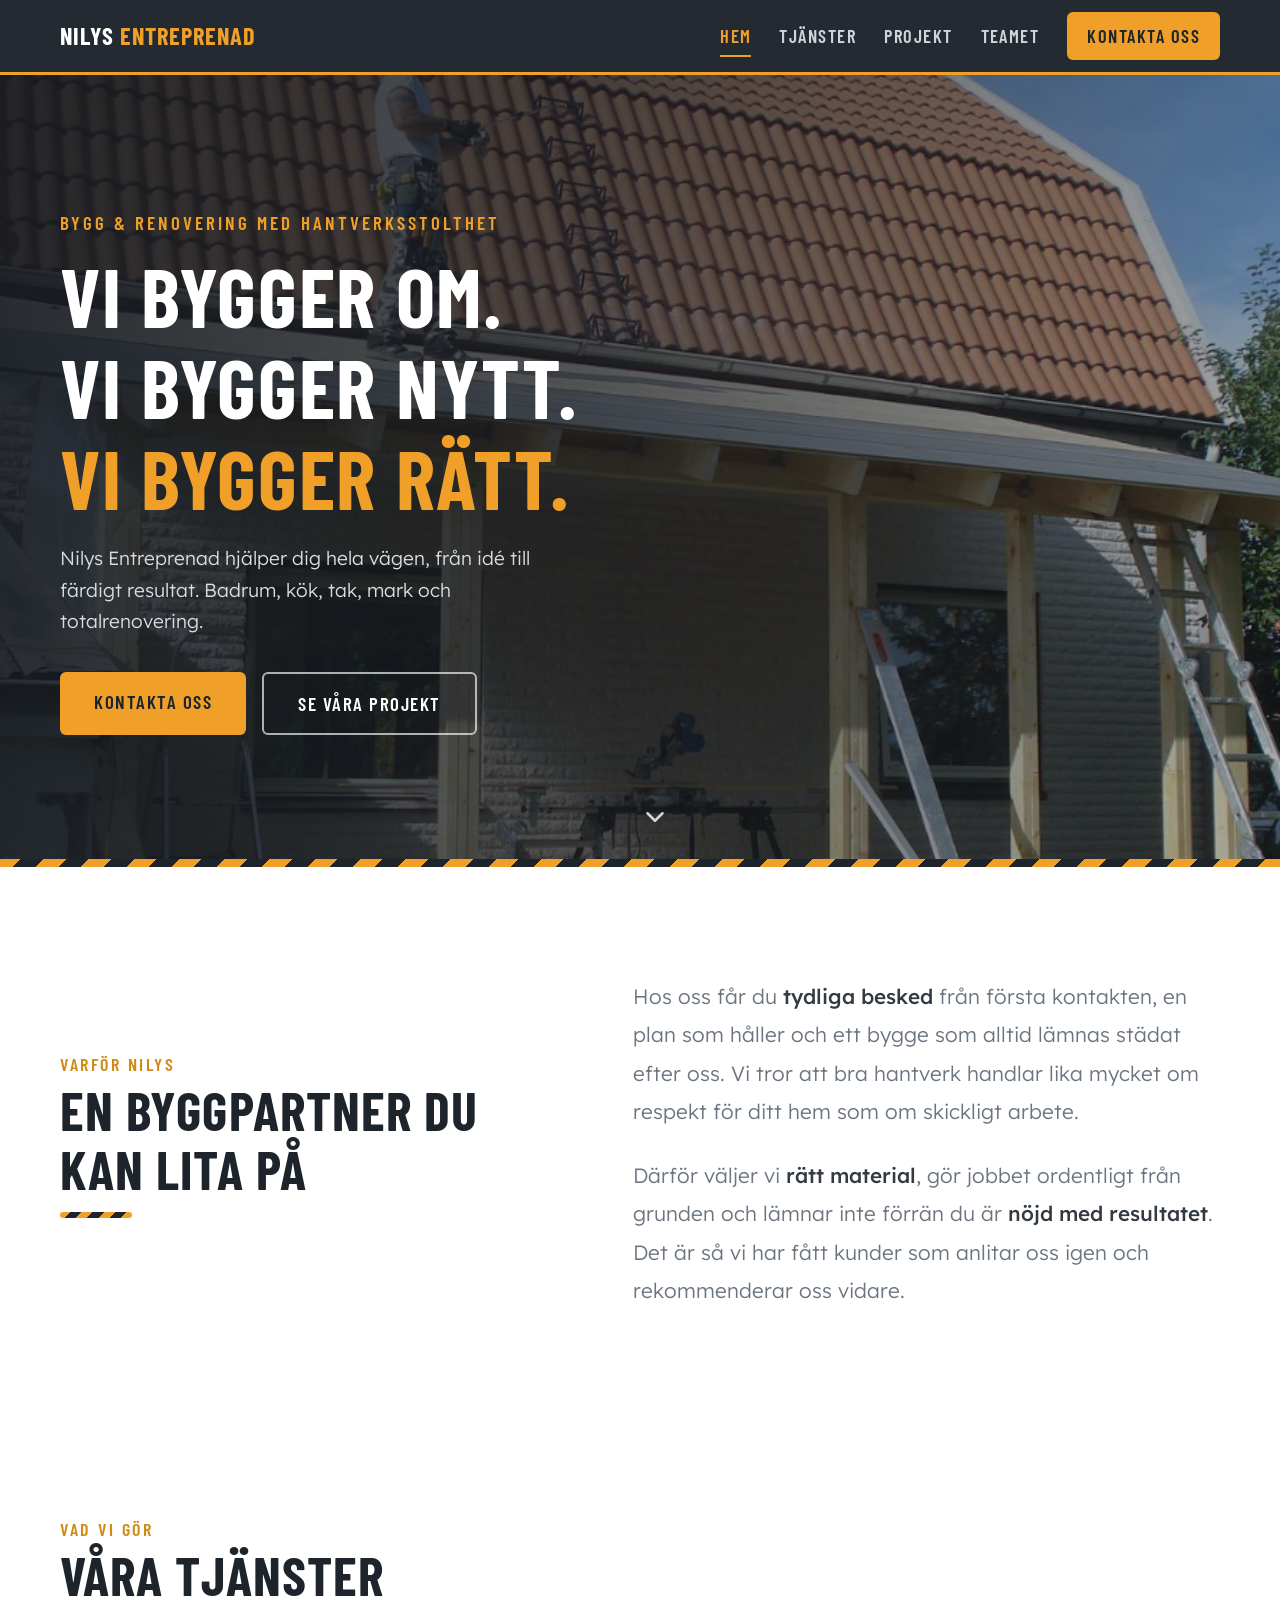
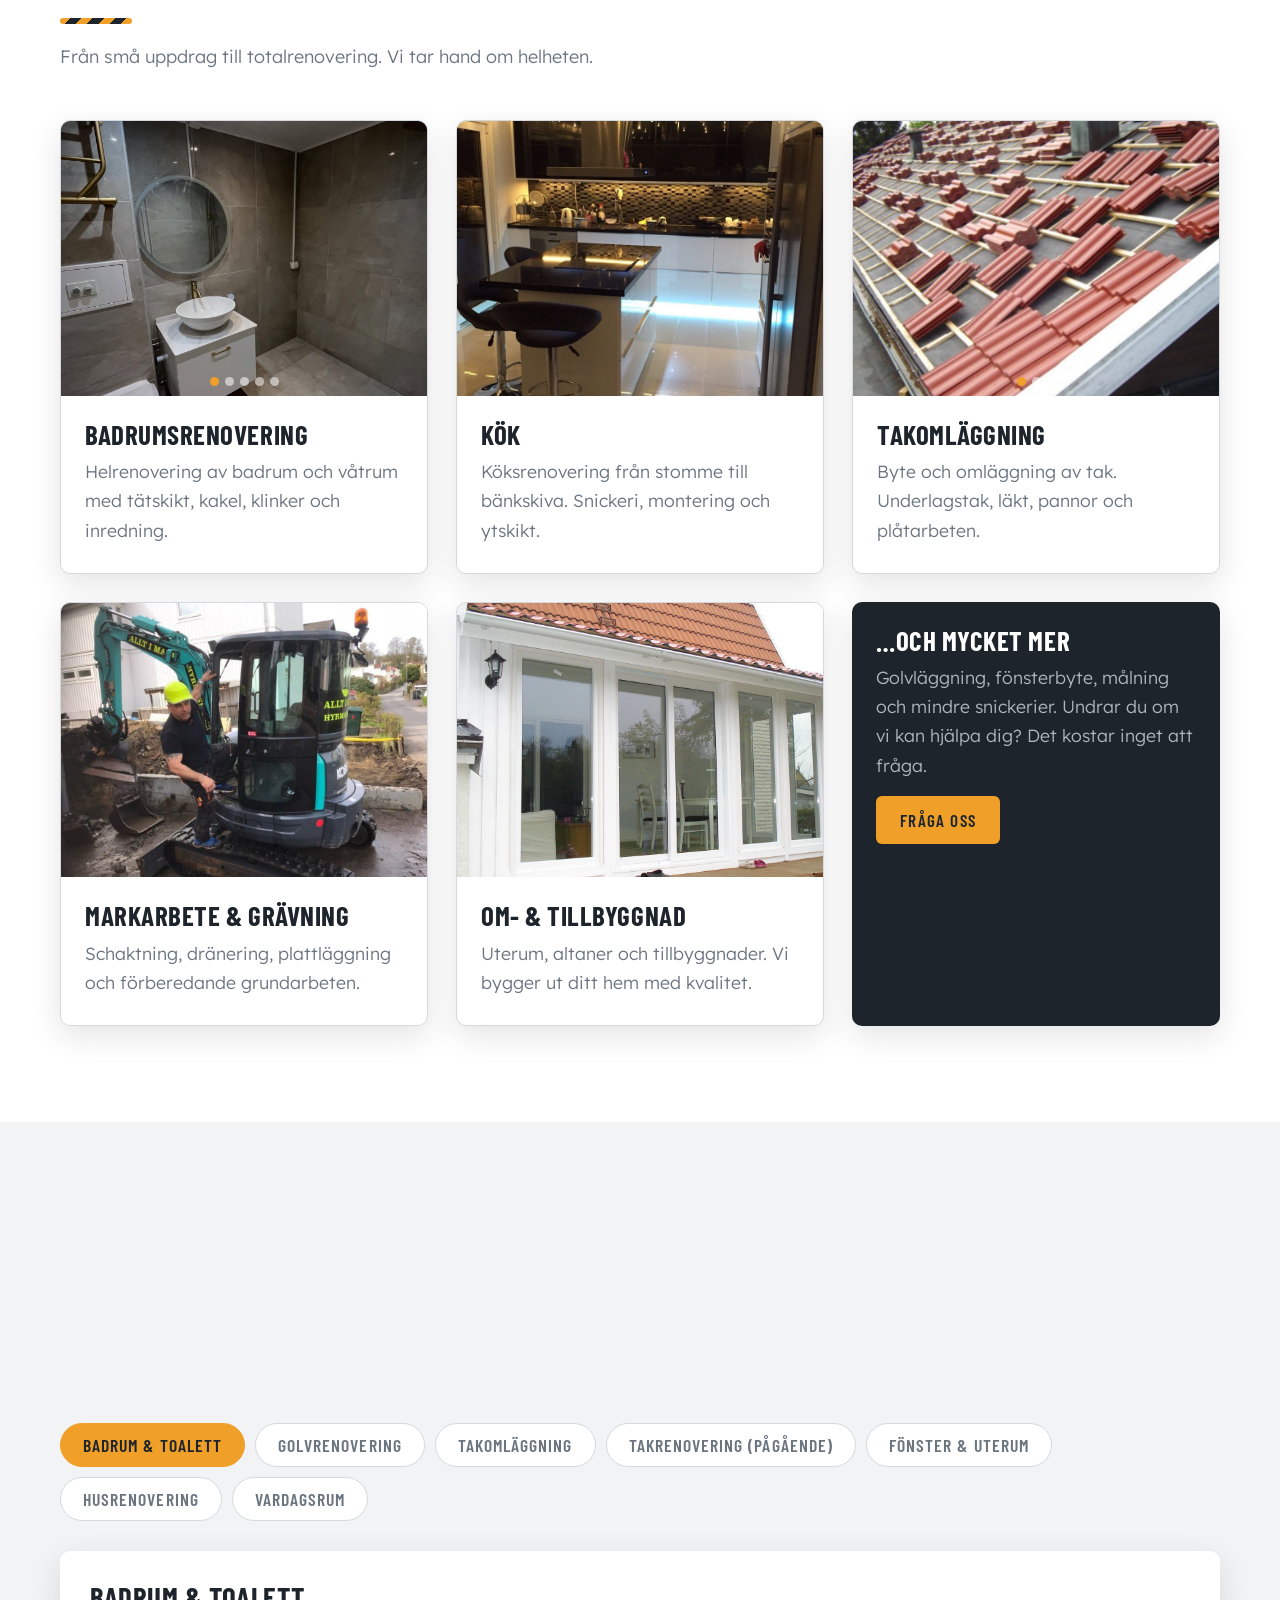
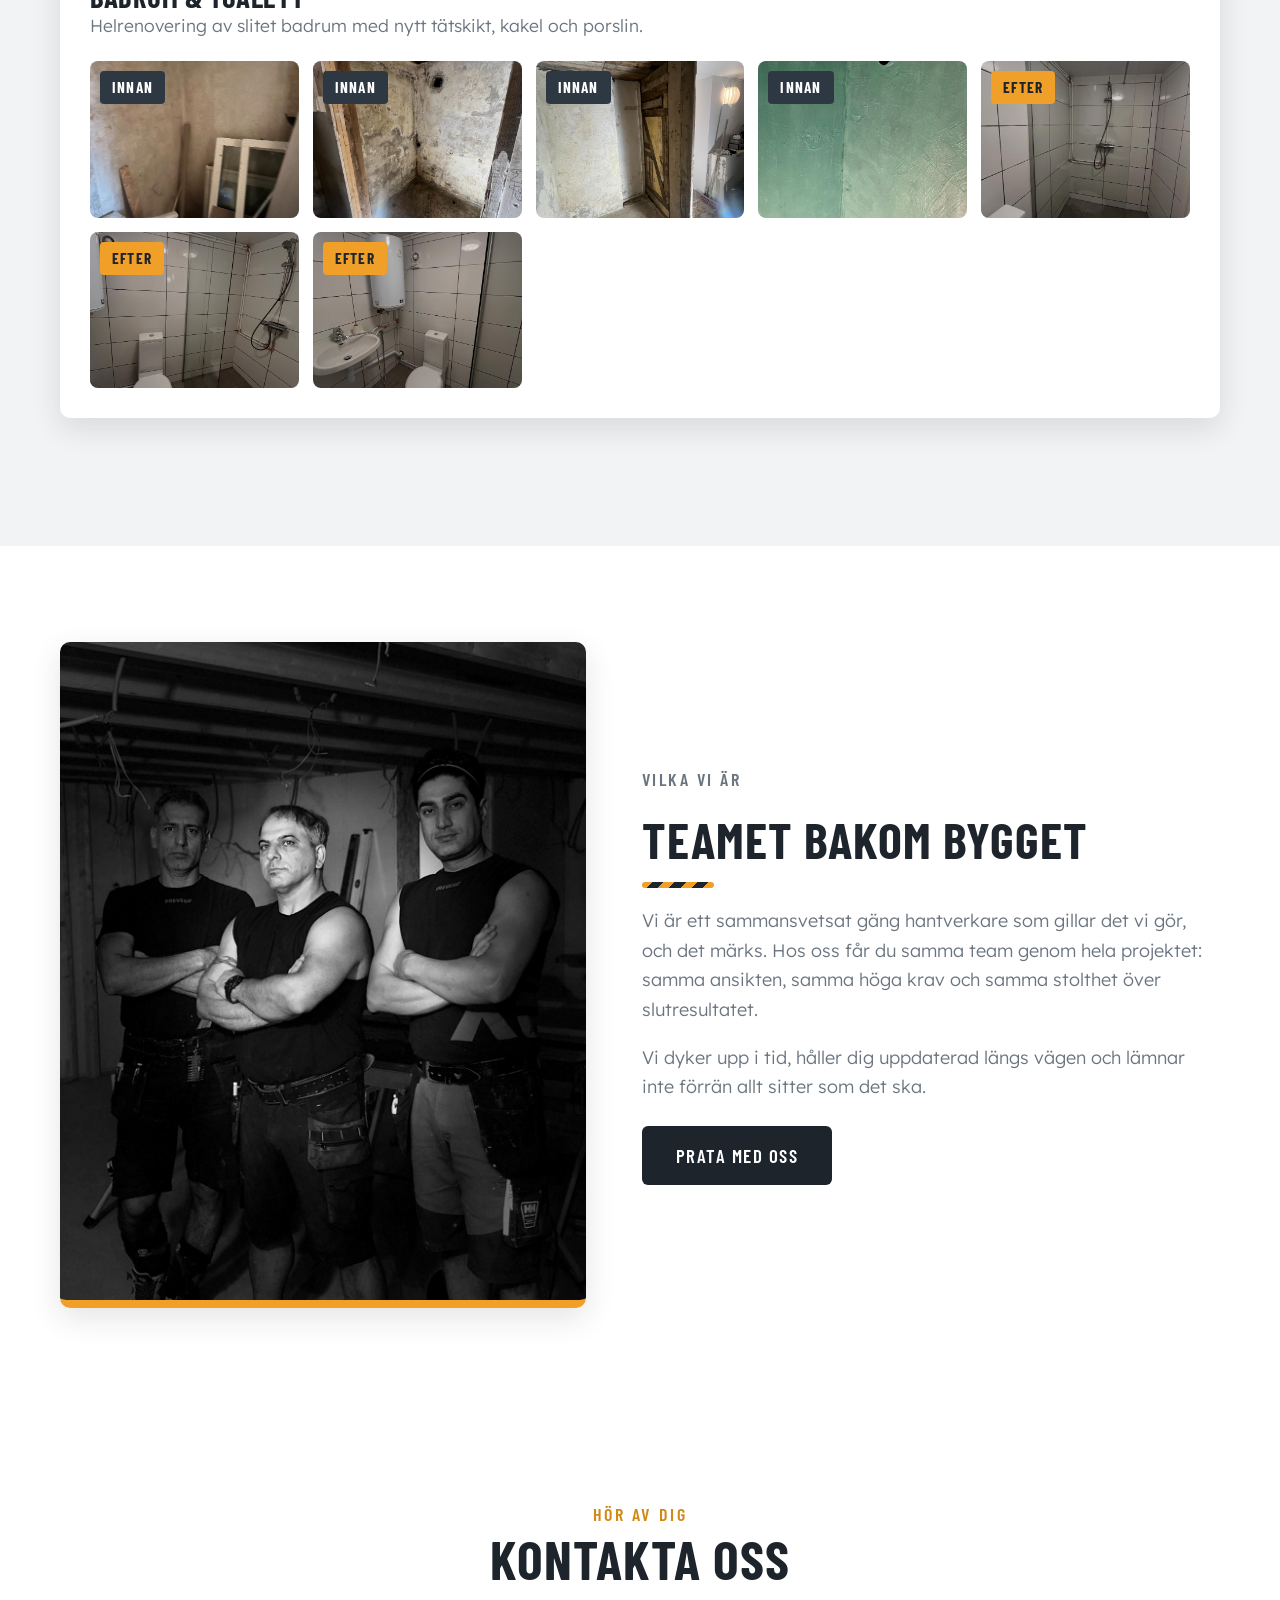
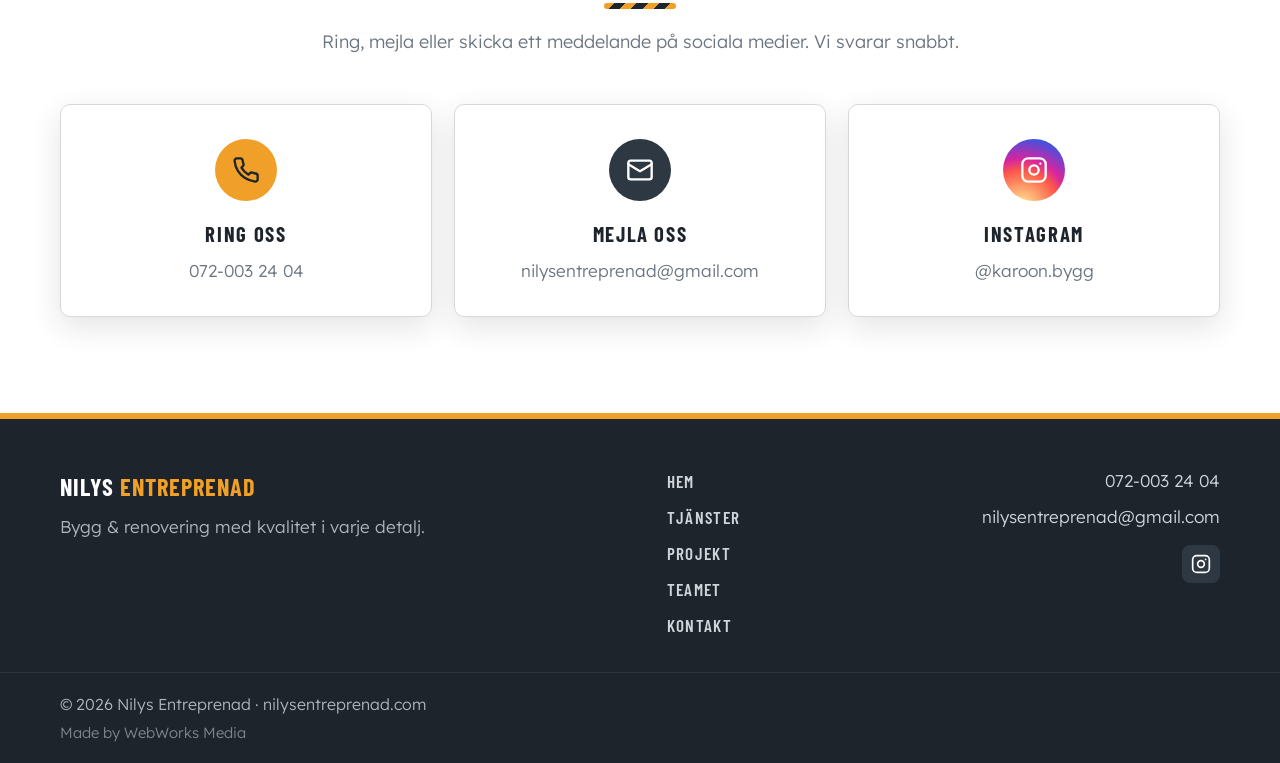
==== commit f134f7b6: "Ändra sidfotstexten till Made by WebWorks Media Co-Authored-By: Claude Fable 5 <noreply@anthropic.co" ====
--- a/index.html
+++ b/index.html
@@ -363,7 +363,7 @@
     <div class="footer-bottom">
       <div class="container">
         <p>© <span id="year">2026</span> Nilys Entreprenad · nilysentreprenad.com</p>
-        <p class="footer-credit">Made by Velto Studios</p>
+        <p class="footer-credit">Made by WebWorks Media</p>
       </div>
     </div>
   </footer>
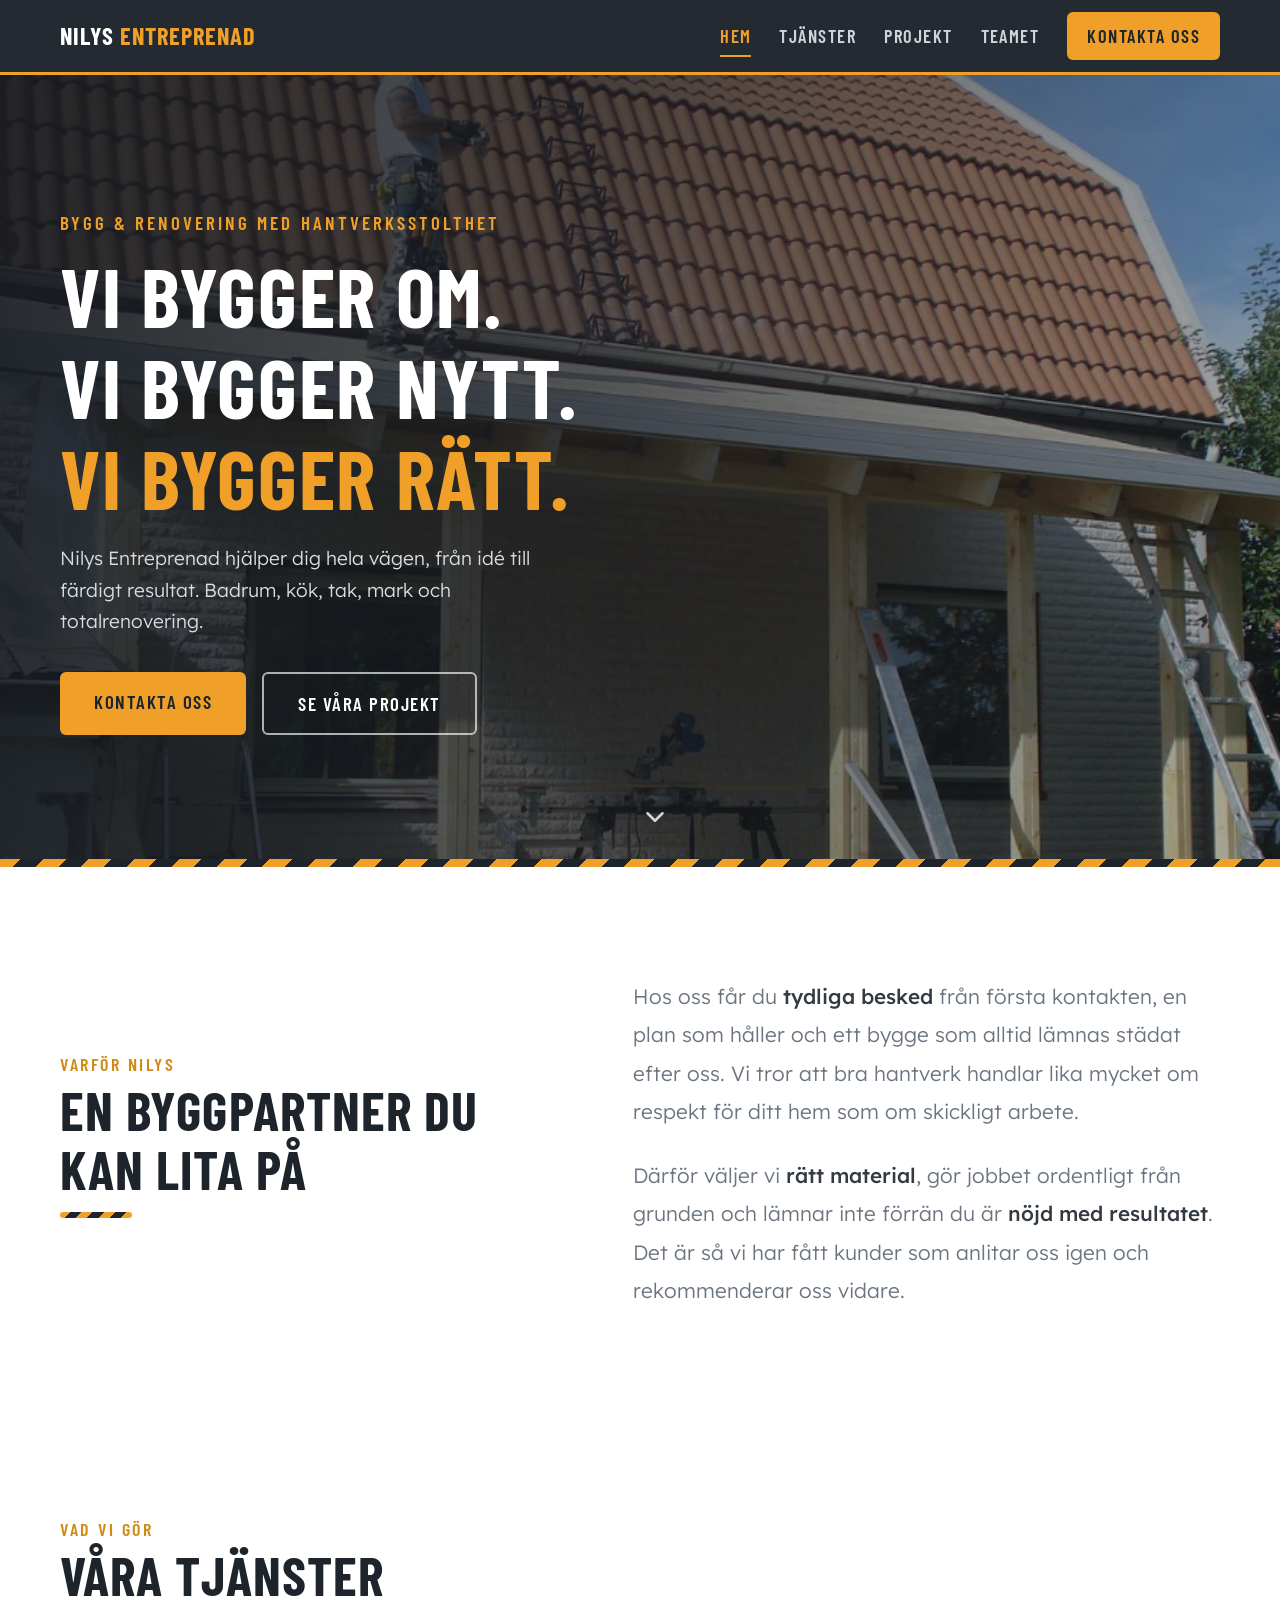
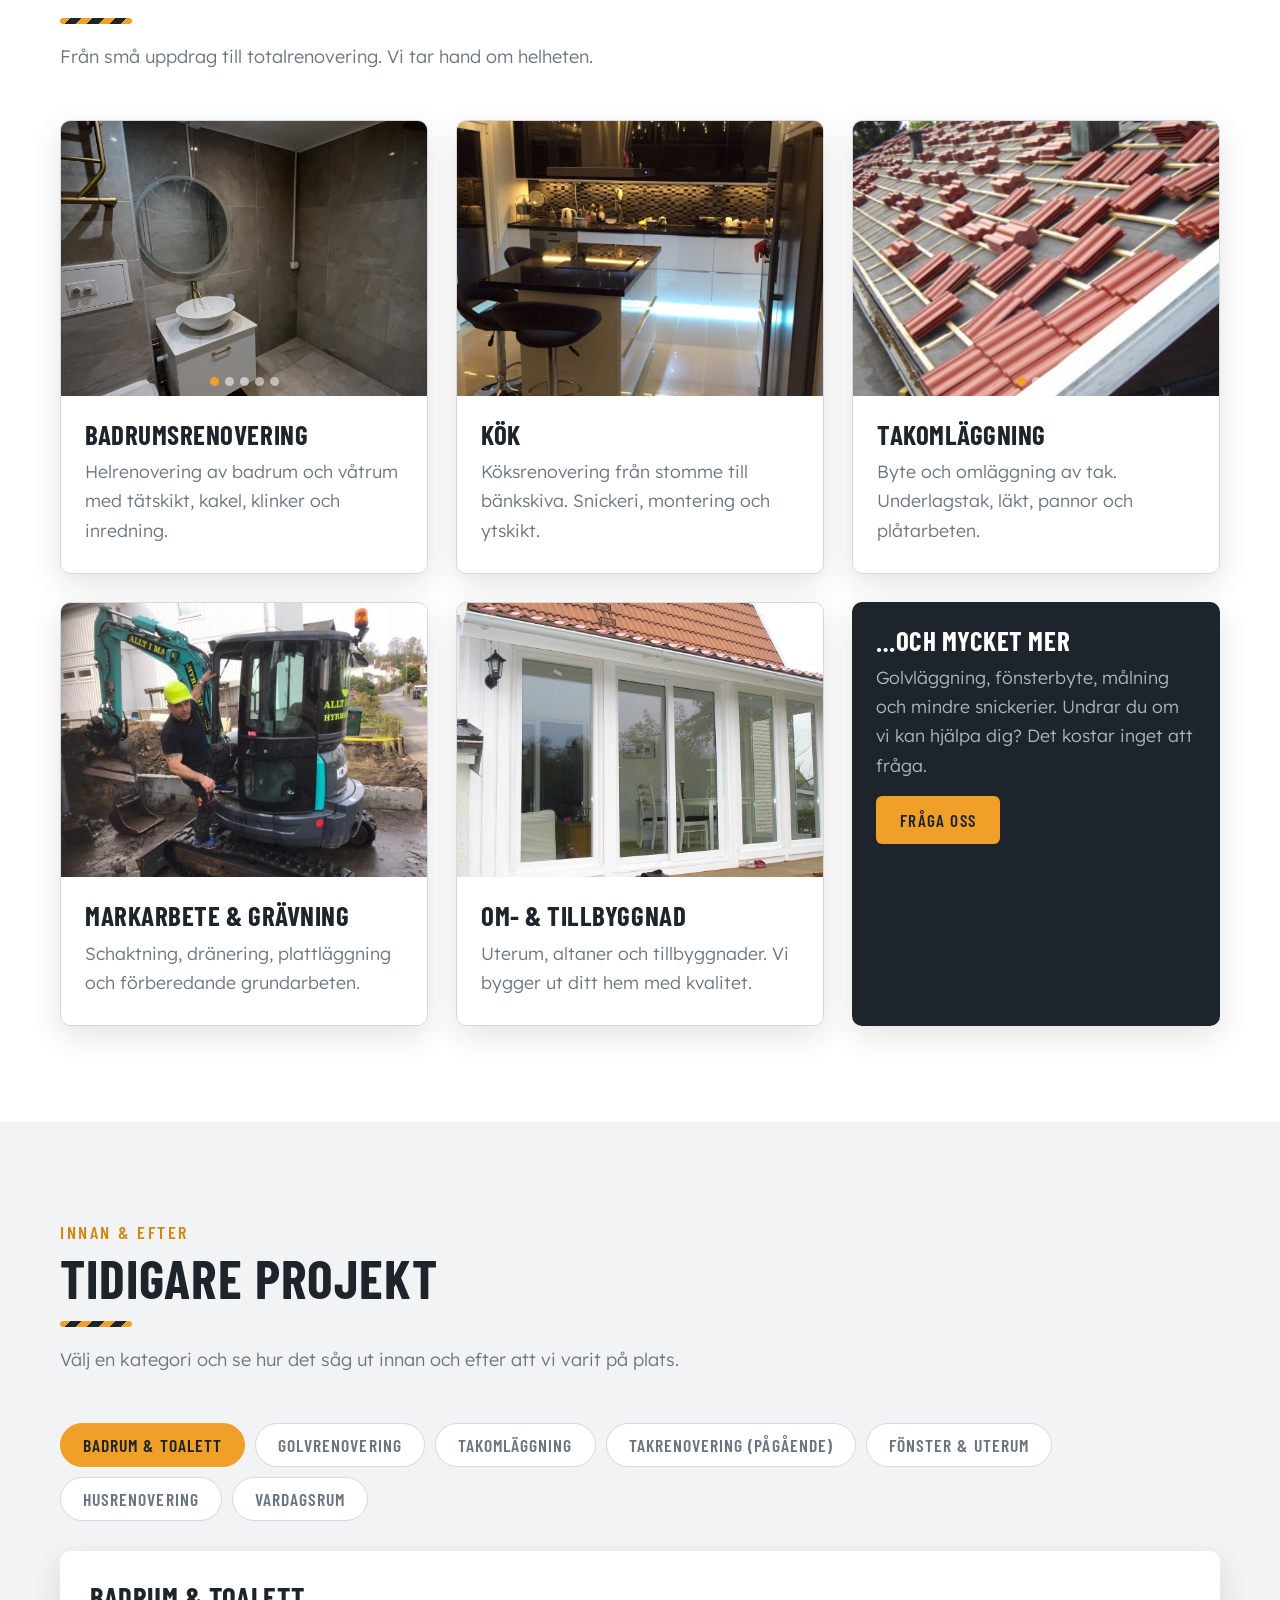
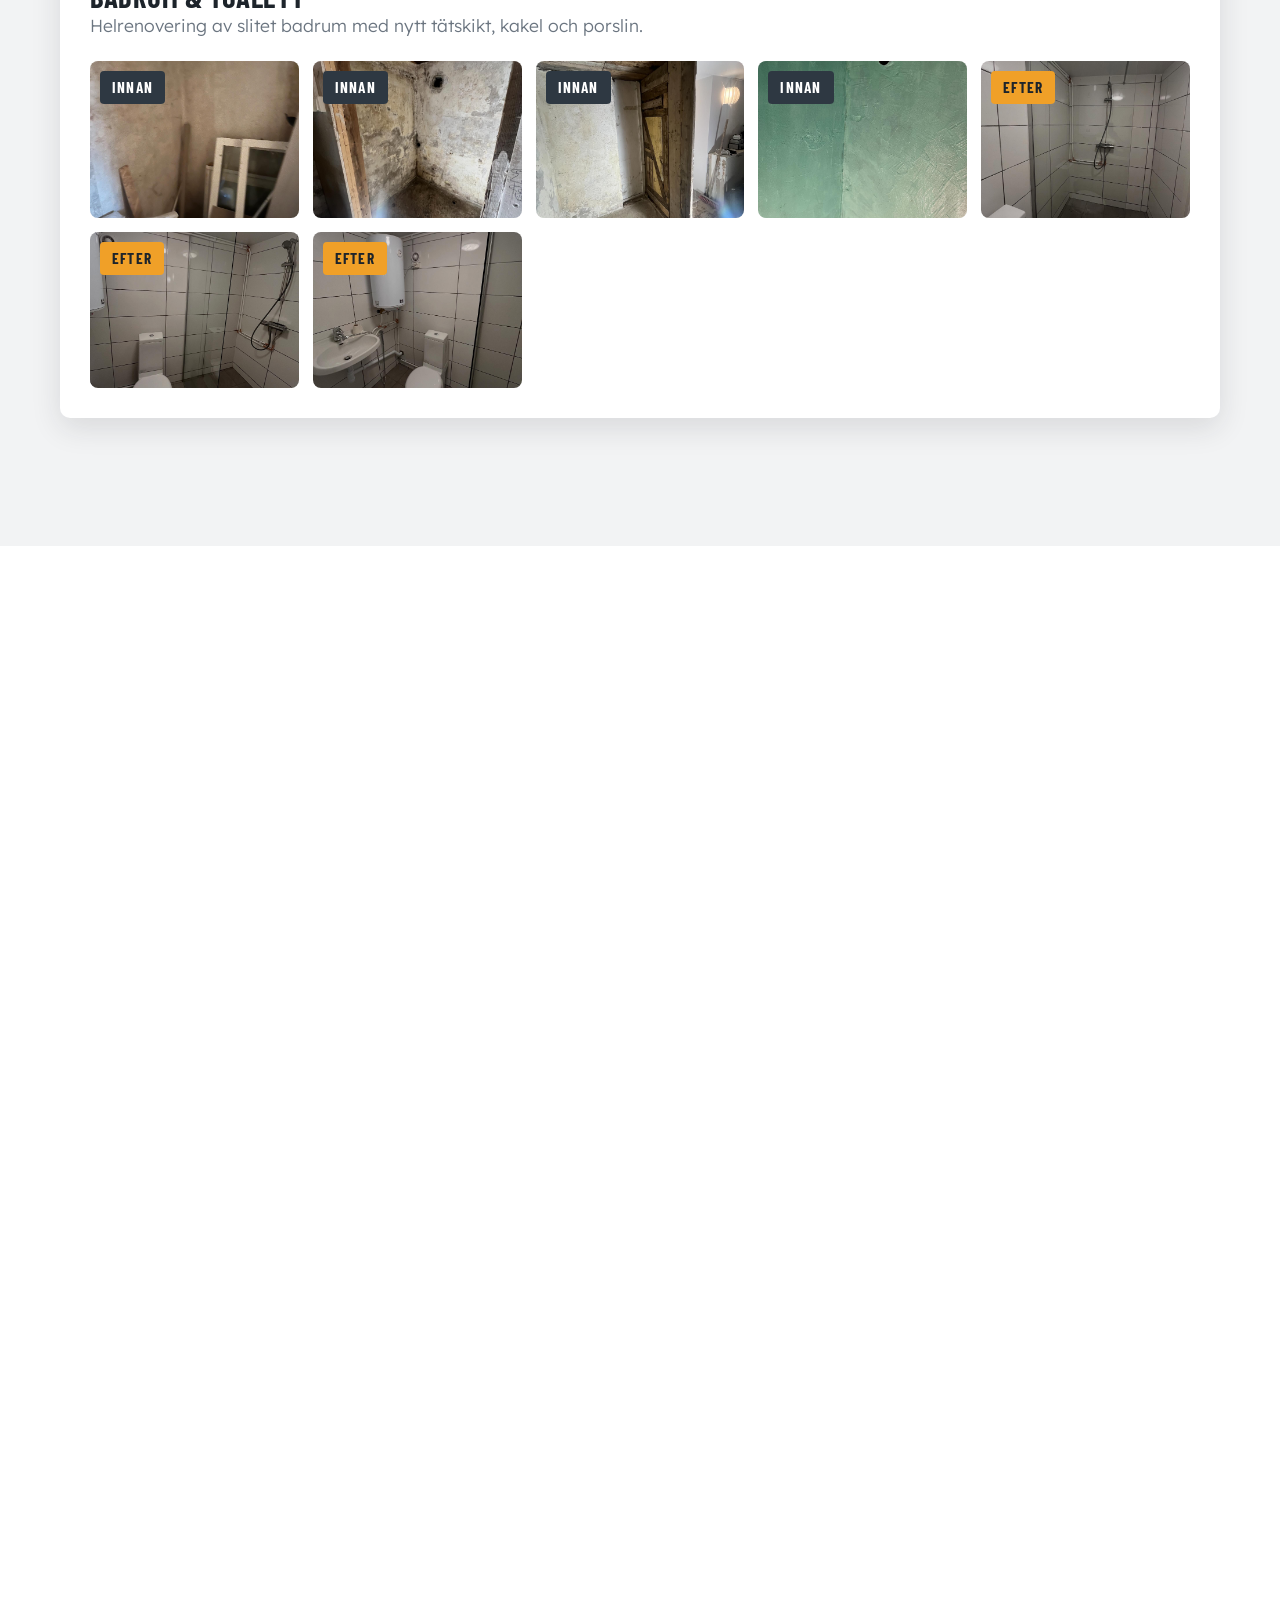
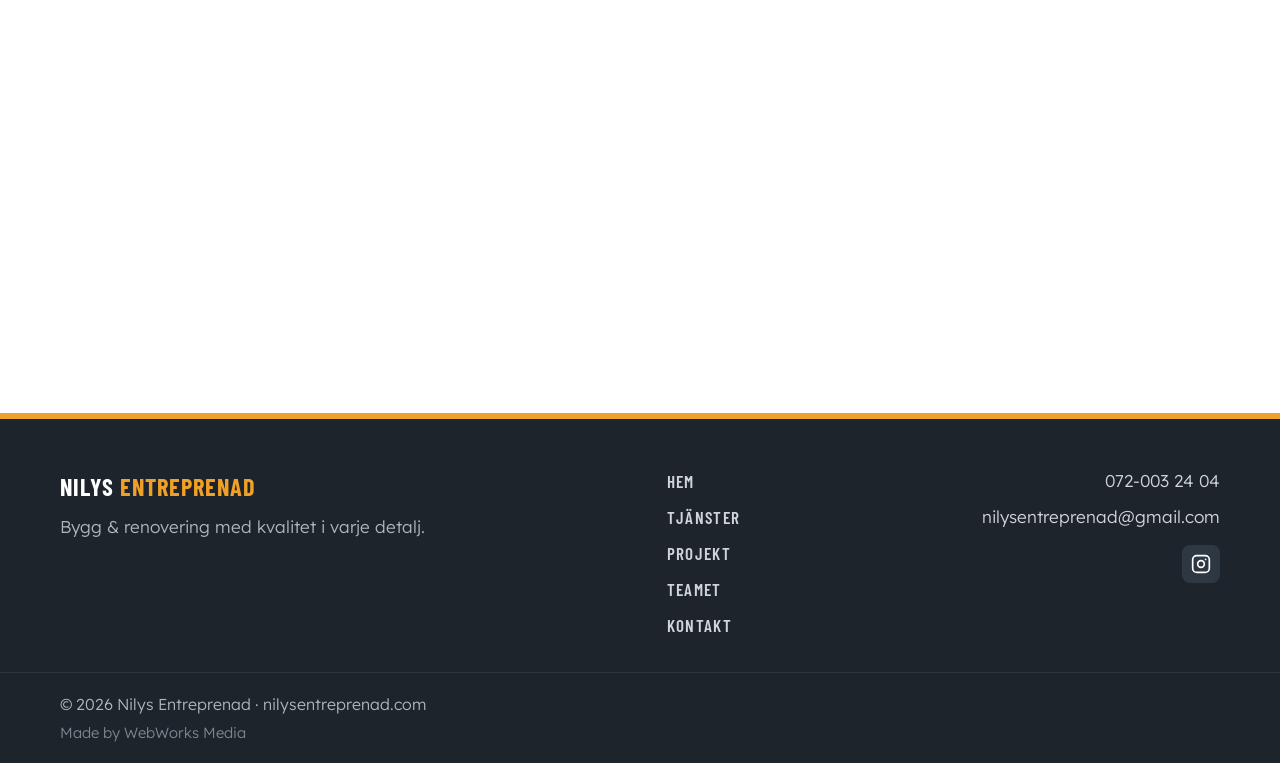
==== commit 040b169a: "Ta bort Prata med oss-knappen i teamsektionen Co-Authored-By: Claude Fable 5 <noreply@anthropic.com>" ====
--- a/index.html
+++ b/index.html
@@ -290,7 +290,6 @@
           <div class="hazard-line" aria-hidden="true"></div>
           <p>Vi är ett sammansvetsat gäng hantverkare som gillar det vi gör, och det märks. Hos oss får du samma team genom hela projektet: samma ansikten, samma höga krav och samma stolthet över slutresultatet.</p>
           <p>Vi dyker upp i tid, håller dig uppdaterad längs vägen och lämnar inte förrän allt sitter som det ska.</p>
-          <a href="#kontakt" class="btn btn-dark">Prata med oss</a>
         </div>
       </div>
     </section>
--- a/style.css
+++ b/style.css
@@ -542,7 +542,6 @@
 .team-photo img { width: 100%; height: auto; filter: grayscale(1) contrast(1.05); }
 .team-text h2 { font-size: clamp(2rem, 4vw, 2.8rem); }
 .team-text p { color: var(--muted); margin-bottom: 18px; }
-.team-text .btn { margin-top: 6px; }
 
 /* ---------- Kontakt ---------- */
 .contact .section-head { margin-inline: auto; text-align: center; }
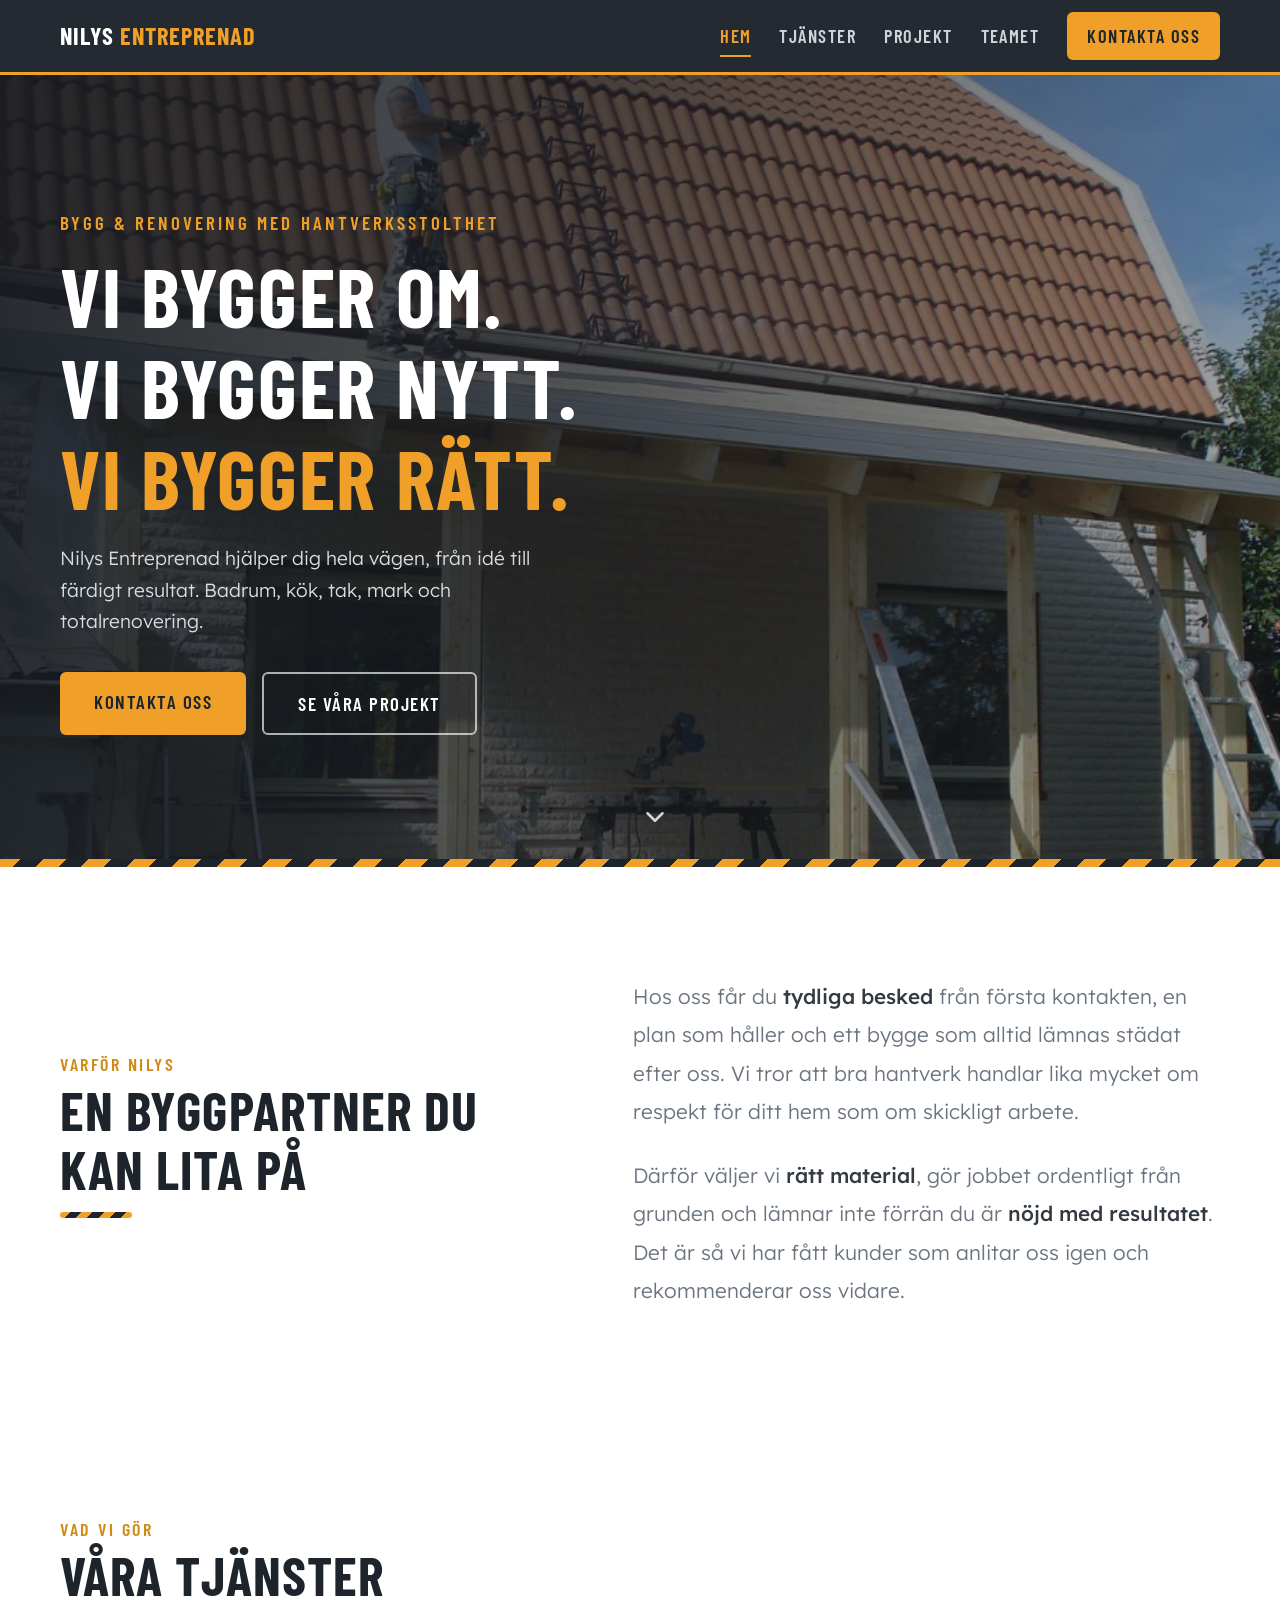
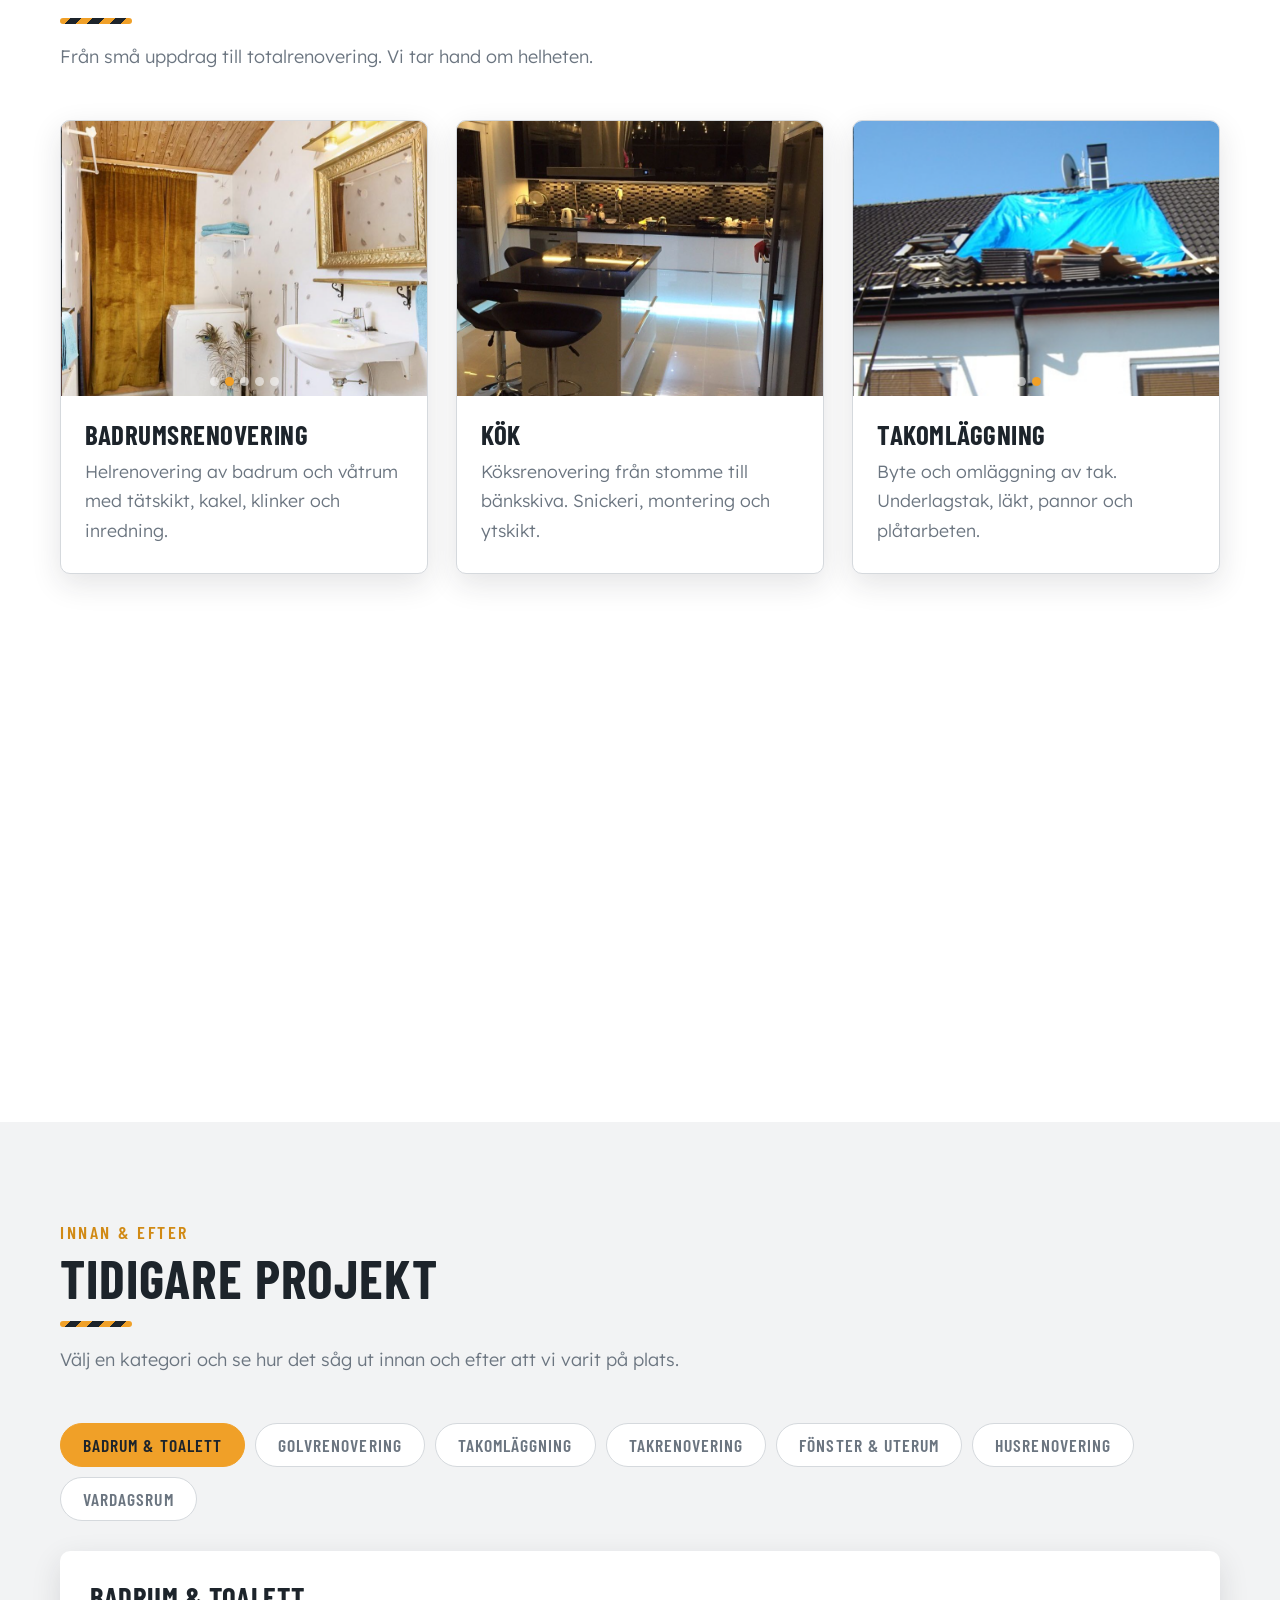
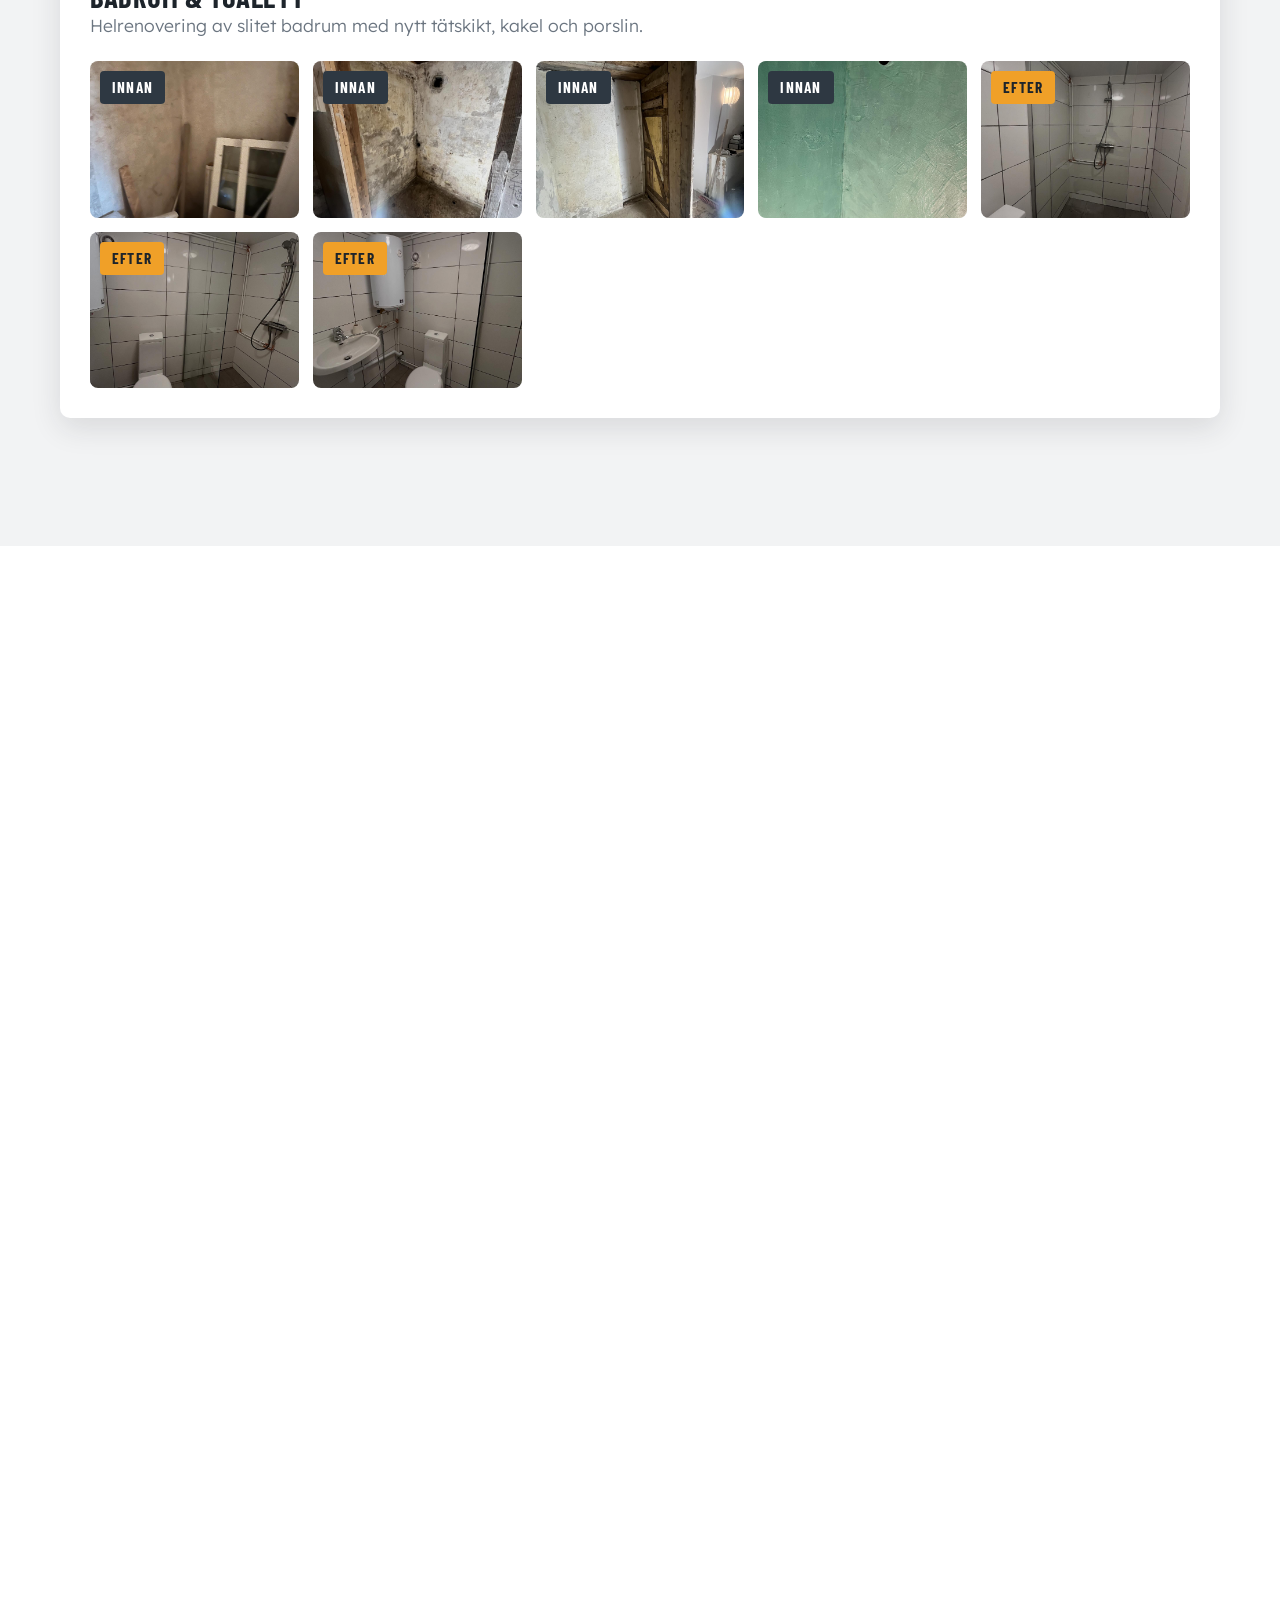
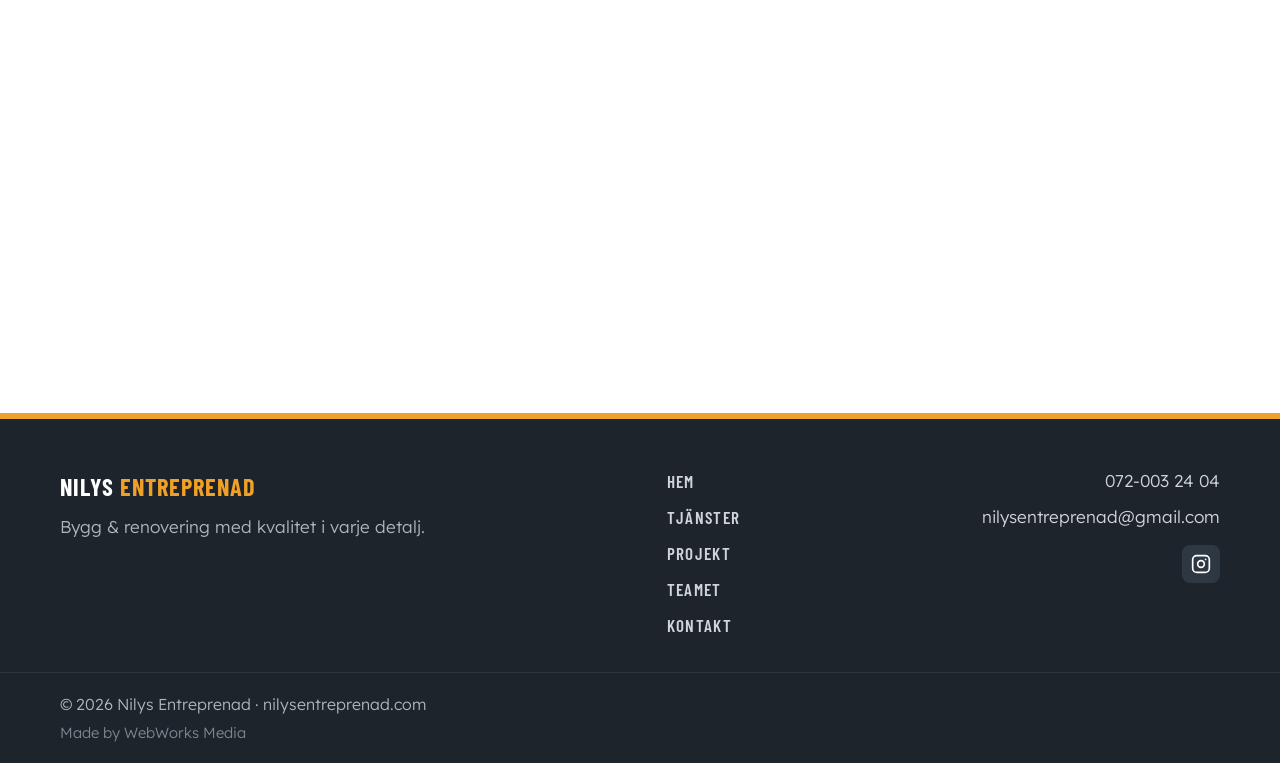
==== commit 844bf03f: "Uppdatera projektbilder: riktiga hogupplosta foton och fardig takrenovering Takrenovering ar inte la" ====
--- a/index.html
+++ b/index.html
@@ -218,26 +218,19 @@
           </header>
           <div class="project-gallery">
             <figure class="shot shot--before"><img src="assets/takomlaggning_Innan1.jpg" alt="Tak innan omläggning" loading="lazy"><figcaption>Innan</figcaption></figure>
-            <figure class="shot shot--before"><img src="assets/takomlaggning_Innan2.jpg" alt="Tak innan omläggning" loading="lazy"><figcaption>Innan</figcaption></figure>
+            <figure class="shot shot--before"><img src="assets/takomlaggning.png" alt="Nya takpannor läggs under omläggning" loading="lazy"><figcaption>Under arbete</figcaption></figure>
             <figure class="shot shot--after"><img src="assets/takomlaggning_Efter3.jpg" alt="Tak efter omläggning" loading="lazy"><figcaption>Efter</figcaption></figure>
           </div>
         </article>
 
         <article class="project reveal">
           <header class="project-head">
-            <h3>Takrenovering (pågående)</h3>
-            <p>Söndrigt tak under renovering. Efterbilderna är på väg.</p>
-          </header>
-          <div class="project-gallery">
-            <figure class="shot shot--before"><img src="assets/söndertak_Innan0.jpg" alt="Söndrigt tak innan renovering" loading="lazy"><figcaption>Innan</figcaption></figure>
-            <figure class="shot shot--before"><img src="assets/söndertak_Innan1.jpg" alt="Söndrigt tak innan renovering" loading="lazy"><figcaption>Innan</figcaption></figure>
-            <figure class="shot shot--after shot--placeholder">
-              <div class="placeholder-tile">
-                <svg viewBox="0 0 24 24" fill="none" stroke="currentColor" stroke-width="1.8" stroke-linecap="round" stroke-linejoin="round" aria-hidden="true"><path d="M3 21l4-1 11-11-3-3L4 17l-1 4z"/><path d="M14 5l3 3 3-3-3-3-3 3z"/></svg>
-                <span>Bild på väg</span>
-              </div>
-              <figcaption>Efter</figcaption>
-            </figure>
+            <h3>Takrenovering</h3>
+            <p>Söndrigt tak renoverades komplett och blev tätt och snyggt igen.</p>
+          </header>
+          <div class="project-gallery">
+            <figure class="shot shot--before"><img src="assets/tak-arbete.png" alt="Takrenovering under arbete" loading="lazy"><figcaption>Under arbete</figcaption></figure>
+            <figure class="shot shot--after"><img src="assets/tak-fardigt.png" alt="Färdigt tak efter renovering" loading="lazy"><figcaption>Efter</figcaption></figure>
           </div>
         </article>
 
--- a/style.css
+++ b/style.css
@@ -497,33 +497,6 @@
   background: var(--steel);
 }
 .shot--after figcaption { background: var(--accent); color: var(--charcoal); }
-
-.shot--placeholder { cursor: default; }
-.placeholder-tile {
-  width: 100%;
-  height: 100%;
-  display: flex;
-  flex-direction: column;
-  align-items: center;
-  justify-content: center;
-  gap: 10px;
-  color: var(--muted);
-  background:
-    repeating-linear-gradient(
-      -45deg,
-      rgba(29,36,43,.06) 0 14px,
-      rgba(29,36,43,0) 14px 28px
-    ),
-    var(--concrete);
-  border: 2px dashed var(--line);
-  border-radius: 8px;
-  font-family: var(--font-head);
-  font-weight: 600;
-  text-transform: uppercase;
-  letter-spacing: .1em;
-  font-size: .9rem;
-}
-.placeholder-tile svg { width: 34px; height: 34px; opacity: .6; }
 
 /* ---------- Teamet ---------- */
 .team-grid {
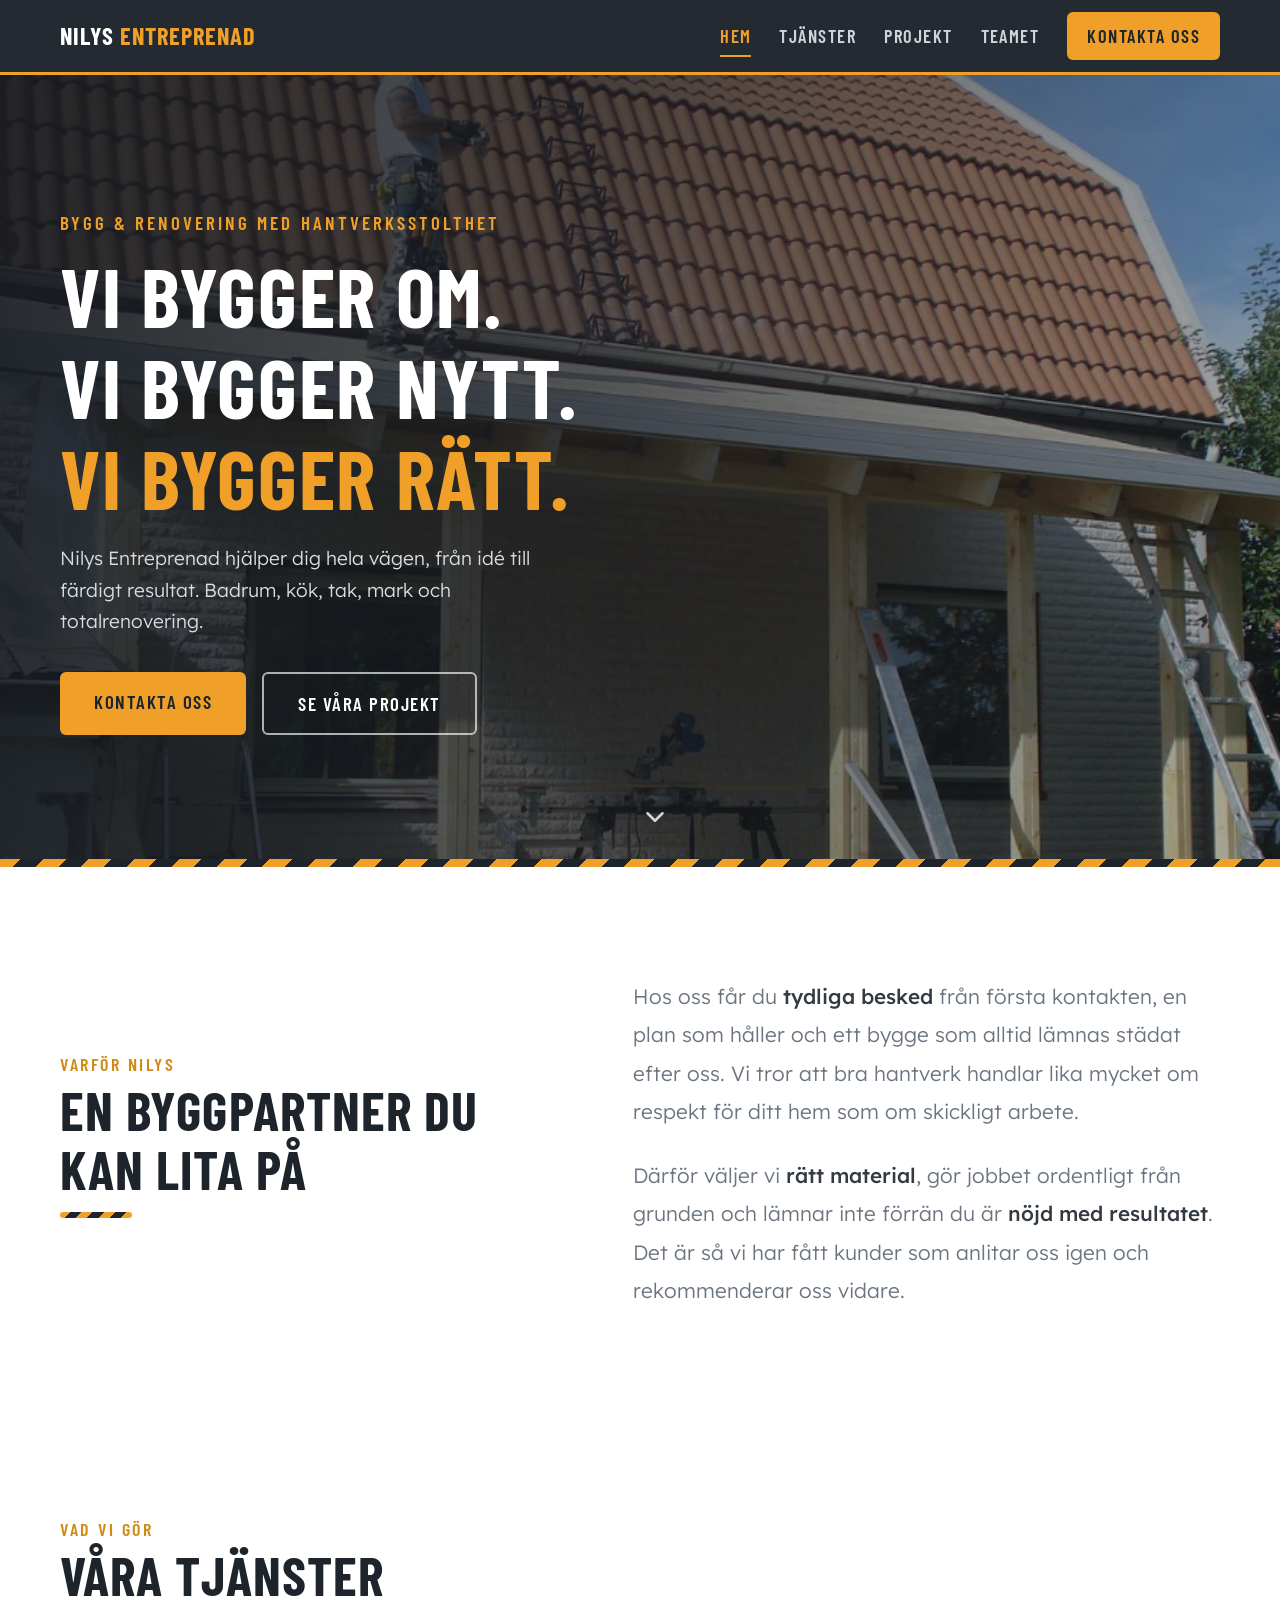
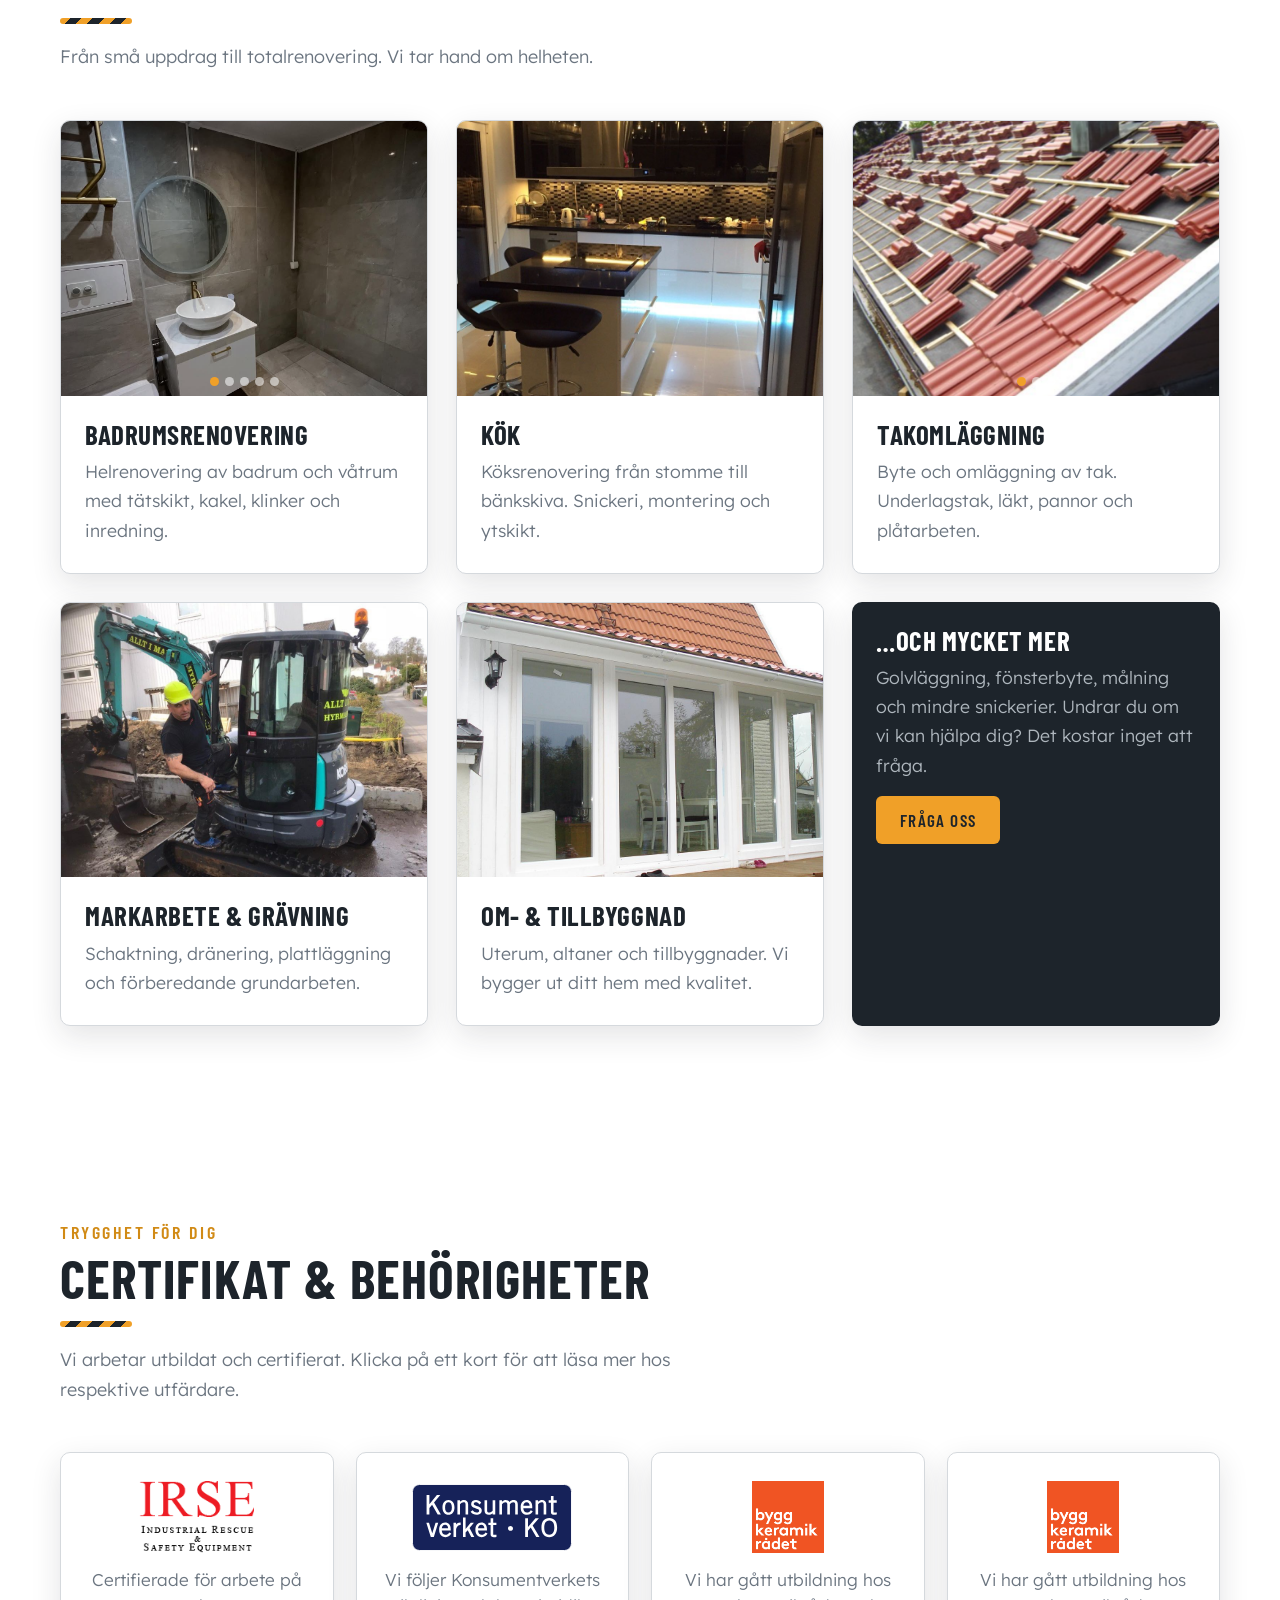
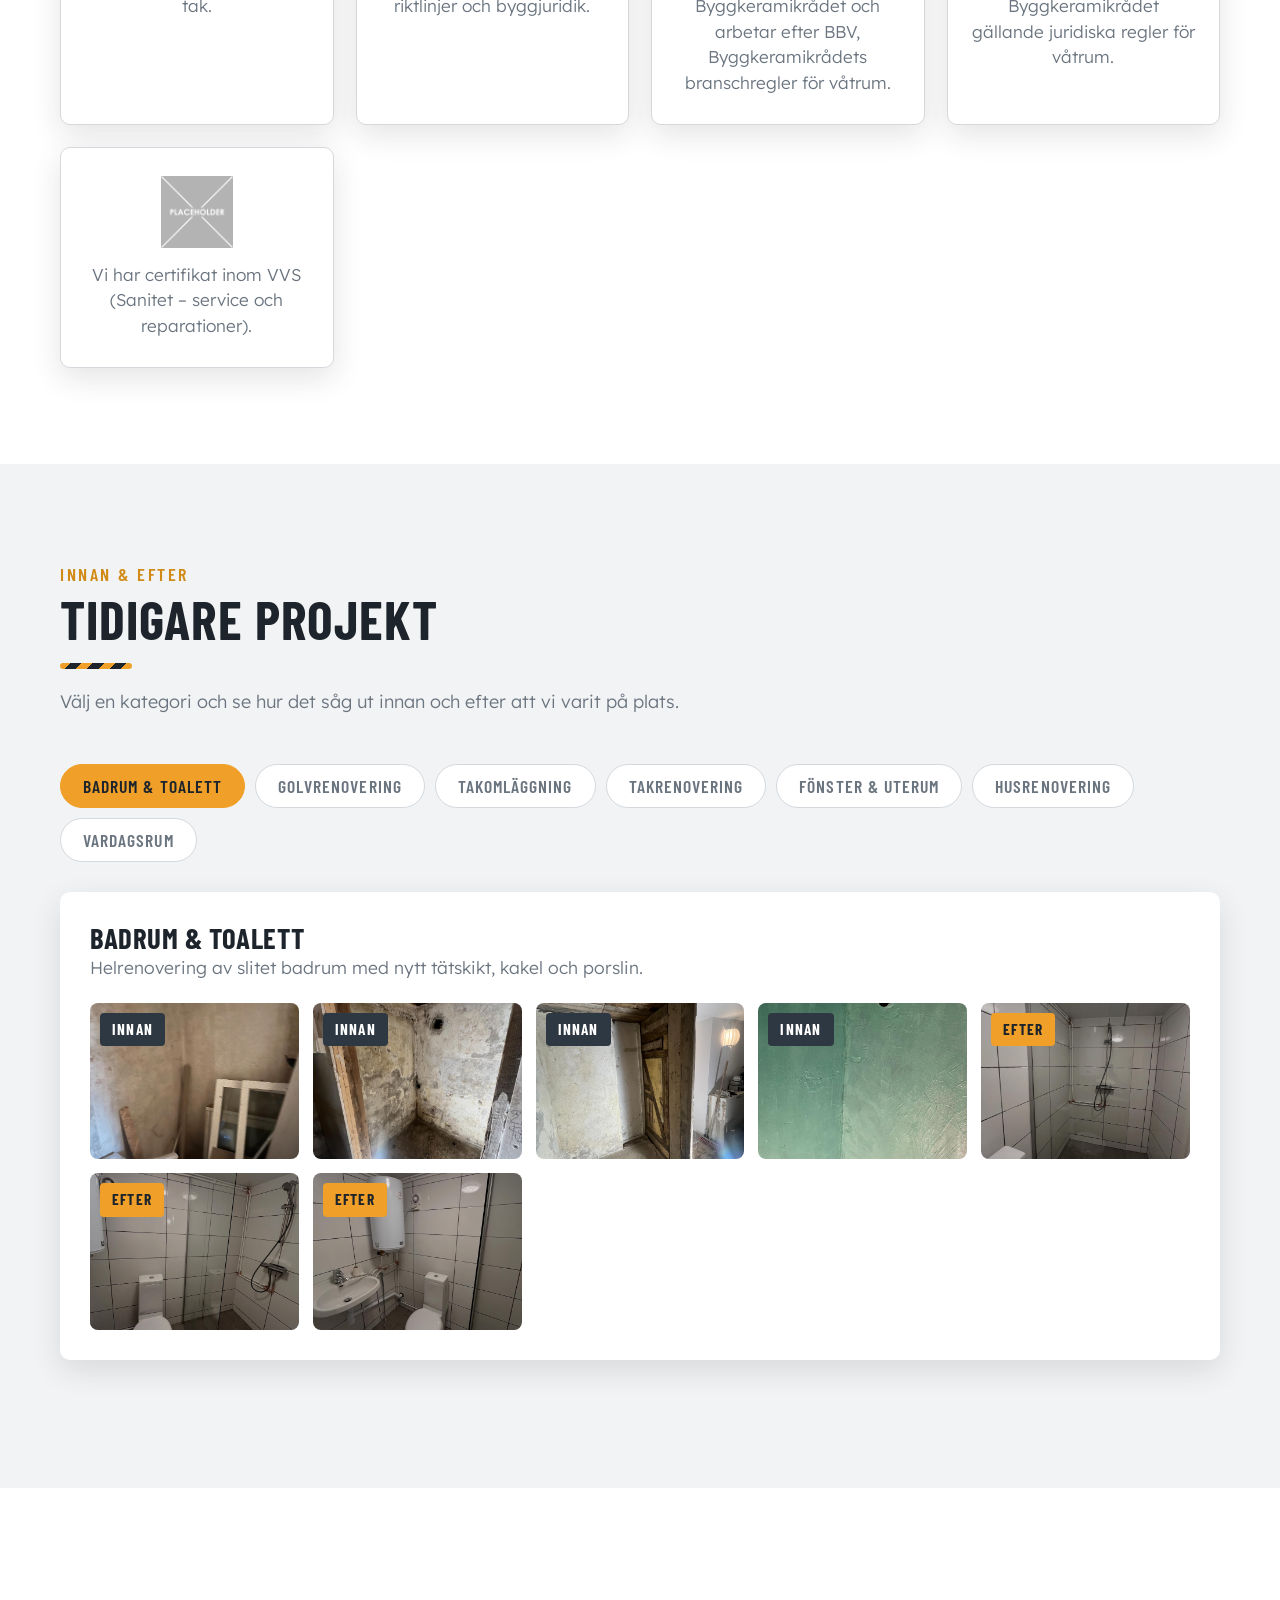
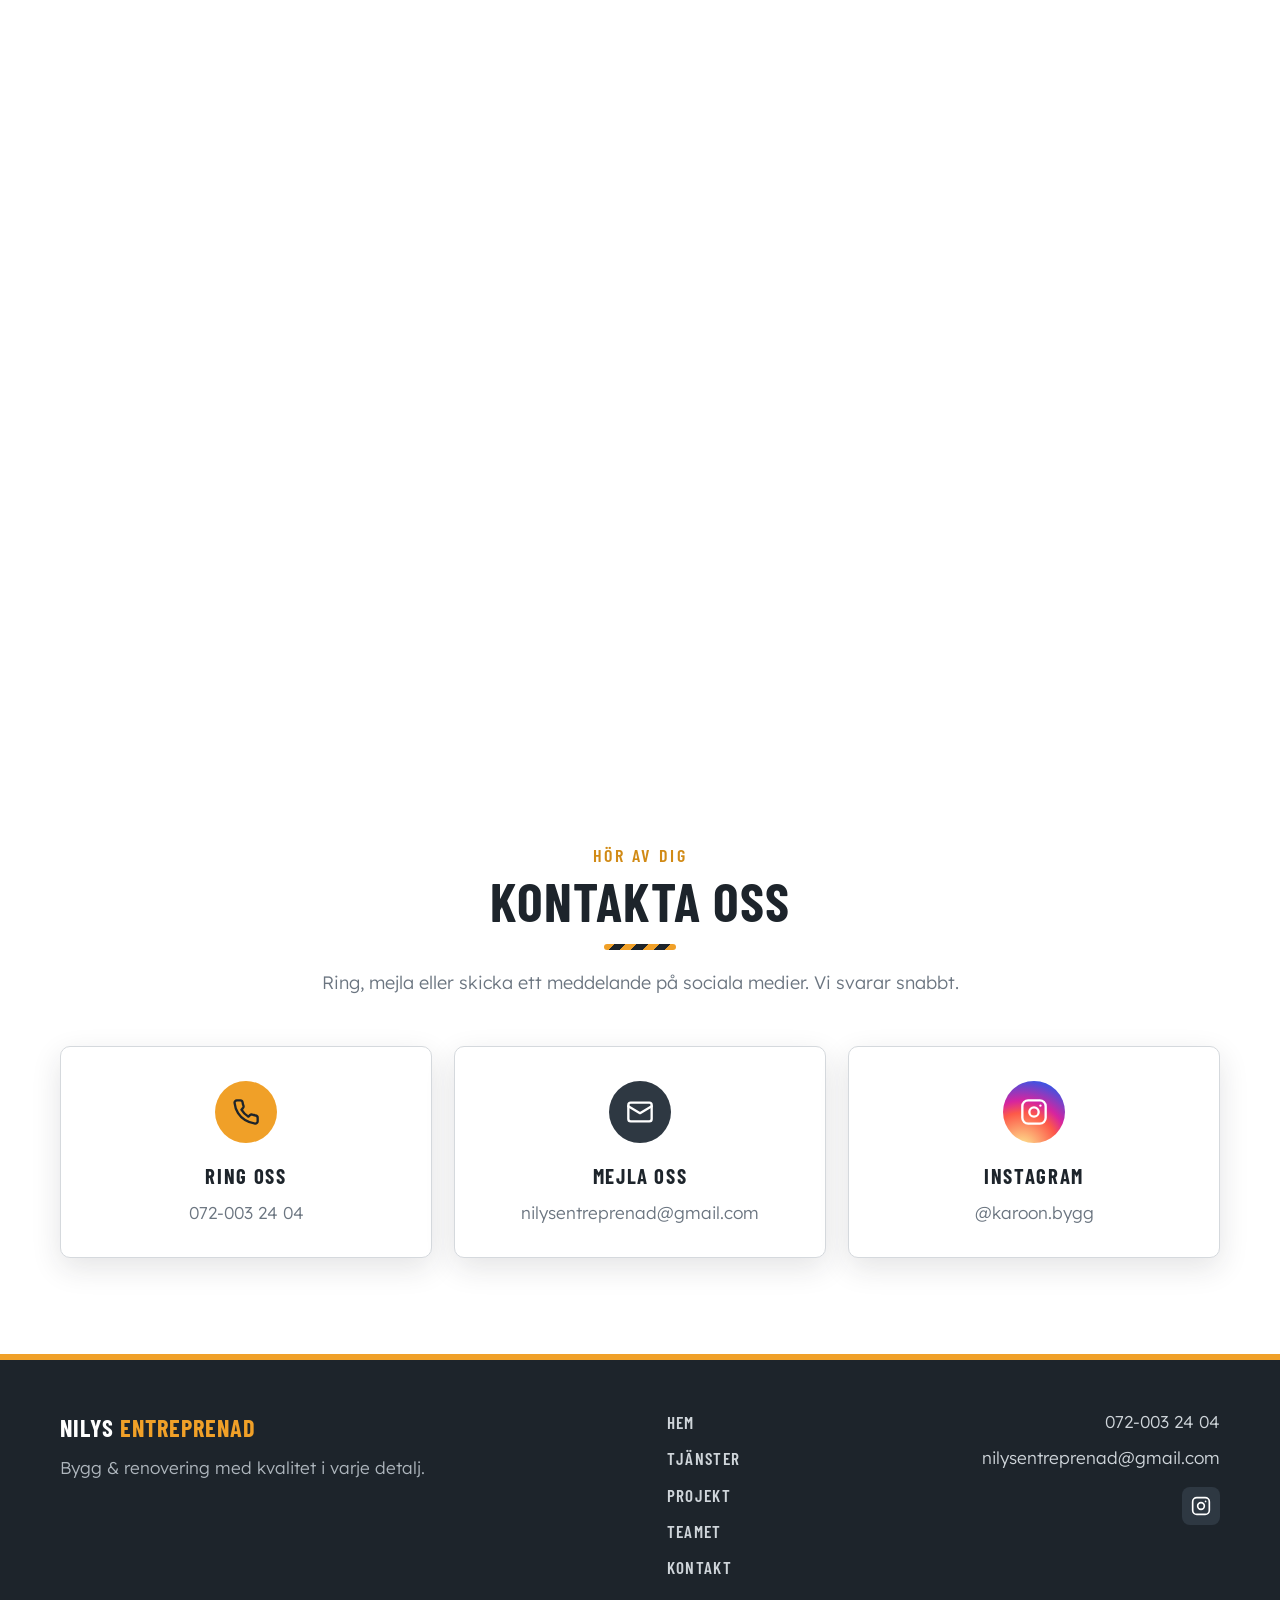
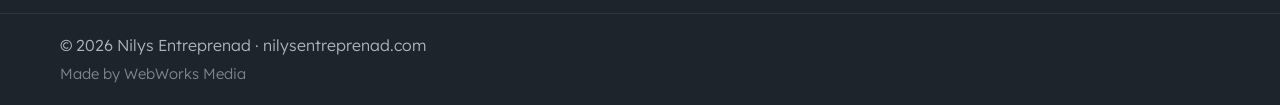
==== commit e6571156: "Lagg till sektionen Certifikat & behorigheter efter Vara tjanster Klickbara kort med logotyp och tex" ====
--- a/index.html
+++ b/index.html
@@ -171,6 +171,46 @@
       </div>
     </section>
 
+    <!-- ===== Certifikat & behörigheter ===== -->
+    <section class="certs section" id="certifikat">
+      <div class="container">
+        <div class="section-head reveal">
+          <p class="section-kicker">Trygghet för dig</p>
+          <h2>Certifikat &amp; behörigheter</h2>
+          <div class="hazard-line" aria-hidden="true"></div>
+          <p class="section-sub">Vi arbetar utbildat och certifierat. Klicka på ett kort för att läsa mer hos respektive utfärdare.</p>
+        </div>
+        <div class="certs-grid">
+
+          <a href="https://irse.se/utbildningar/arbete-pa-tak" target="_blank" rel="noopener" class="cert-card reveal">
+            <span class="cert-logo"><img src="assets/certs/IRSE.png" alt="IRSE – Industrial Rescue and Safety Equipment" loading="lazy"></span>
+            <span class="cert-text">Certifierade för arbete på tak.</span>
+          </a>
+
+          <a href="https://www.konsumentverket.se" target="_blank" rel="noopener" class="cert-card reveal">
+            <span class="cert-logo"><img src="assets/certs/konsumentverket.svg" alt="Konsumentverket" loading="lazy"></span>
+            <span class="cert-text">Vi följer Konsumentverkets riktlinjer och byggjuridik.</span>
+          </a>
+
+          <a href="https://www.bkr.se/om-behorighet/vad-ar-behorighet" target="_blank" rel="noopener" class="cert-card reveal">
+            <span class="cert-logo"><img src="assets/certs/byggkeramikrådet.png" alt="Byggkeramikrådet" loading="lazy"></span>
+            <span class="cert-text">Vi har gått utbildning hos Byggkeramikrådet och arbetar efter BBV, Byggkeramikrådets branschregler för våtrum.</span>
+          </a>
+
+          <a href="https://www.bkr.se/regler" target="_blank" rel="noopener" class="cert-card reveal">
+            <span class="cert-logo"><img src="assets/certs/byggkeramikrådet.png" alt="Byggkeramikrådet" loading="lazy"></span>
+            <span class="cert-text">Vi har gått utbildning hos Byggkeramikrådet gällande juridiska regler för våtrum.</span>
+          </a>
+
+          <a href="https://placeholder.jveloper.com" target="_blank" rel="noopener" class="cert-card reveal">
+            <span class="cert-logo"><img src="assets/certs/placeholder.png" alt="Logotyp på väg" loading="lazy"></span>
+            <span class="cert-text">Vi har certifikat inom VVS (Sanitet – service och reparationer).</span>
+          </a>
+
+        </div>
+      </div>
+    </section>
+
     <!-- ===== Projekt / Innan & Efter ===== -->
     <section class="projects section section--gray" id="projekt">
       <div class="container">
--- a/style.css
+++ b/style.css
@@ -408,6 +408,46 @@
 .service-card--more p { color: #aeb6bd; }
 .service-card--more .btn-dark { background: var(--accent); color: var(--charcoal); }
 .service-card--more .btn-dark:hover { background: #ffb23a; }
+
+/* ---------- Certifikat & behörigheter ---------- */
+.certs-grid {
+  display: grid;
+  grid-template-columns: repeat(auto-fit, minmax(220px, 1fr));
+  gap: 22px;
+}
+.cert-card {
+  display: flex;
+  flex-direction: column;
+  align-items: center;
+  text-align: center;
+  gap: 14px;
+  padding: 28px 22px;
+  background: var(--white);
+  border: 1px solid var(--line);
+  border-radius: var(--radius);
+  box-shadow: var(--shadow);
+  text-decoration: none;
+  transition: transform .15s ease, box-shadow .15s ease, border-color .15s ease;
+}
+.cert-card:hover {
+  transform: translateY(-4px);
+  box-shadow: 0 16px 38px rgba(29,36,43,.18);
+  border-color: var(--accent);
+}
+.cert-logo {
+  display: grid;
+  place-items: center;
+  height: 72px;
+  width: 100%;
+}
+.cert-logo img {
+  width: 100%;
+  height: 100%;
+  max-width: 160px;
+  max-height: 72px;
+  object-fit: contain;
+}
+.cert-text { color: var(--muted); font-size: .95rem; line-height: 1.5; }
 
 /* ---------- Projekt / Innan & Efter ---------- */
 /* Kategoriknappar: en kategori visas i taget */
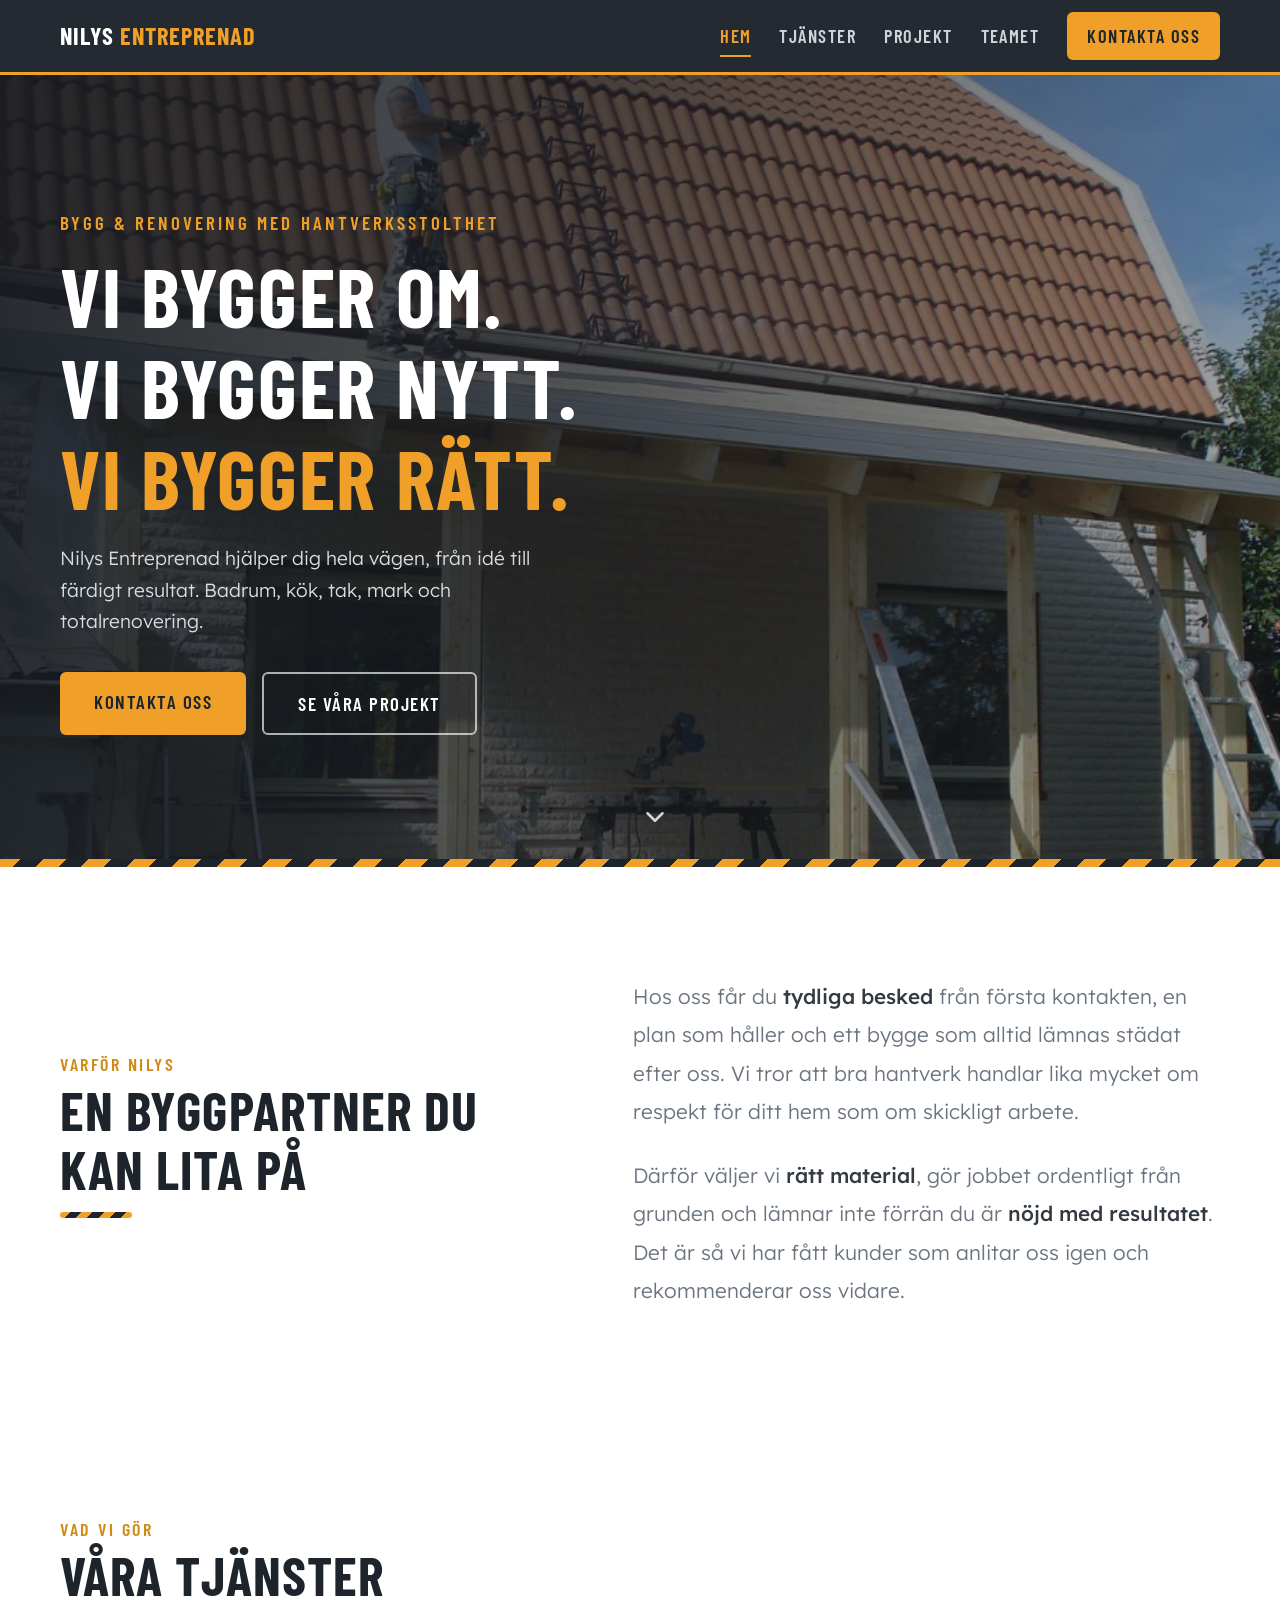
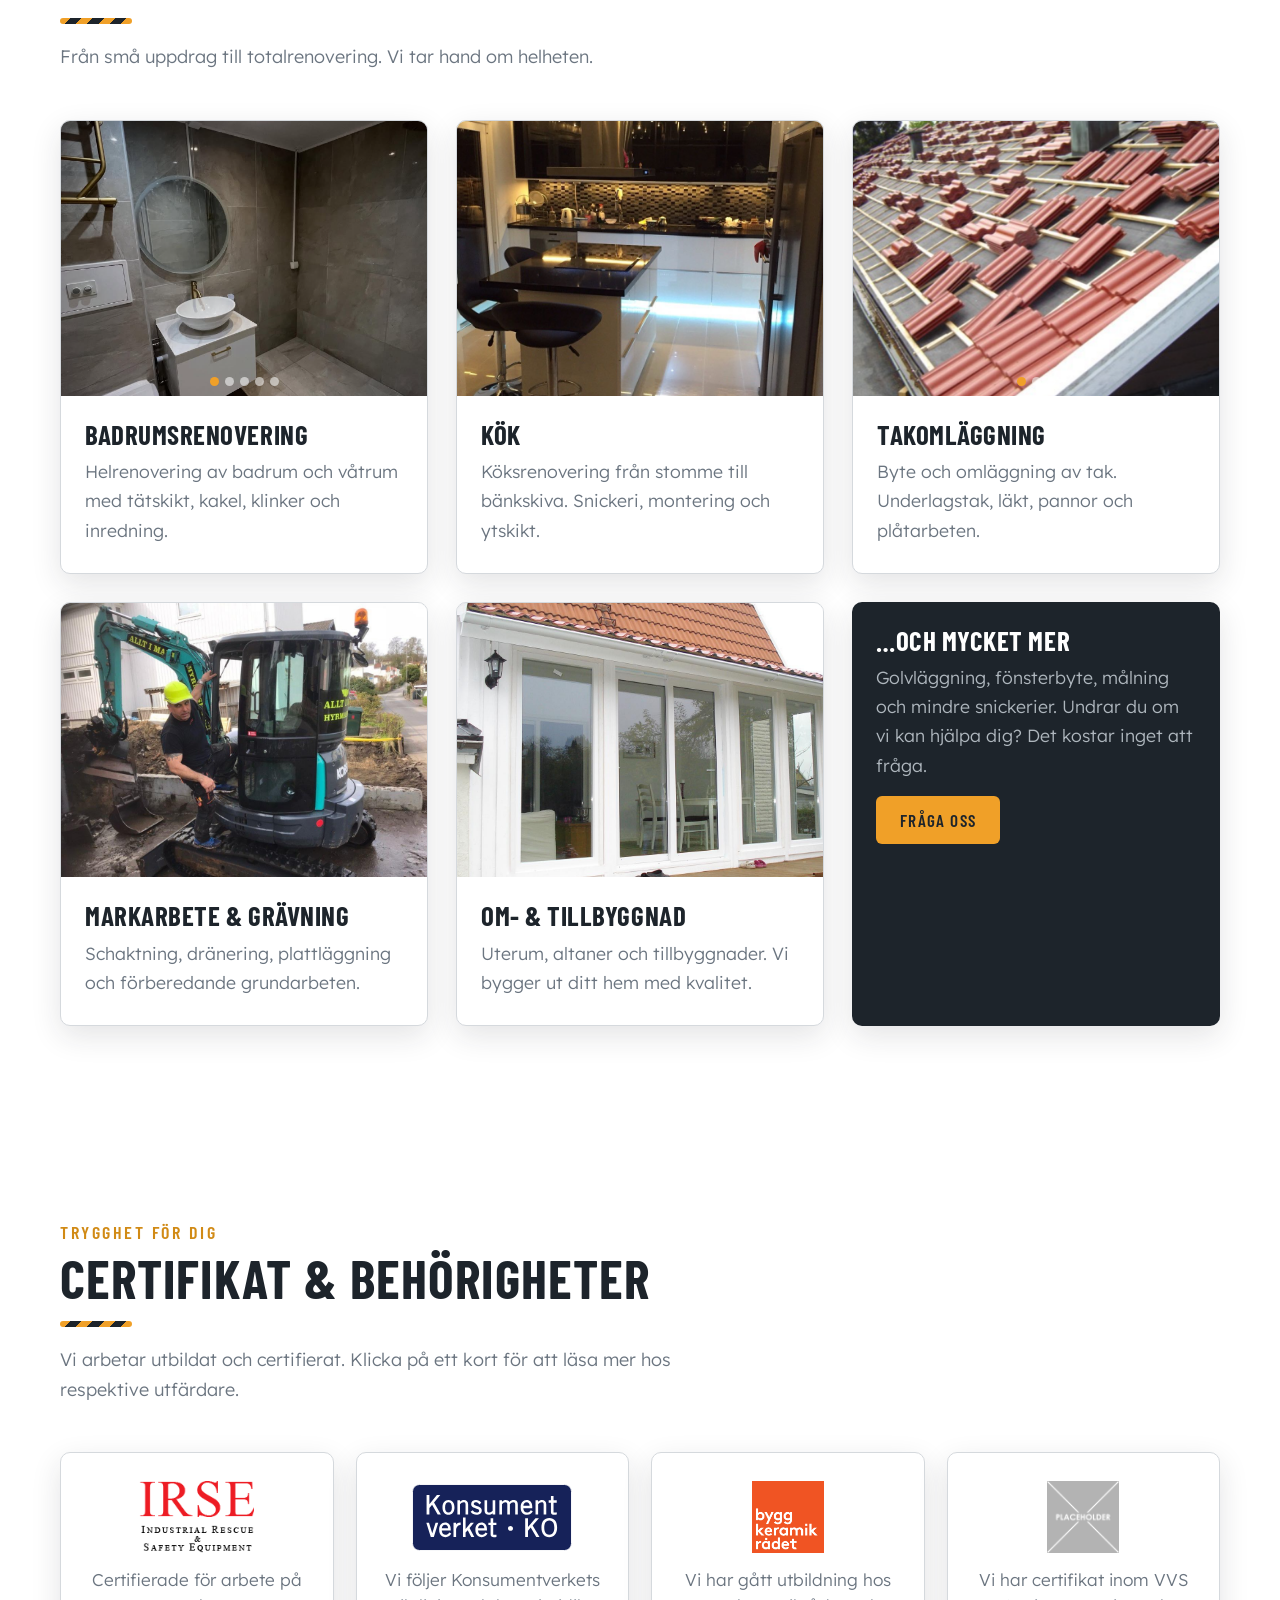
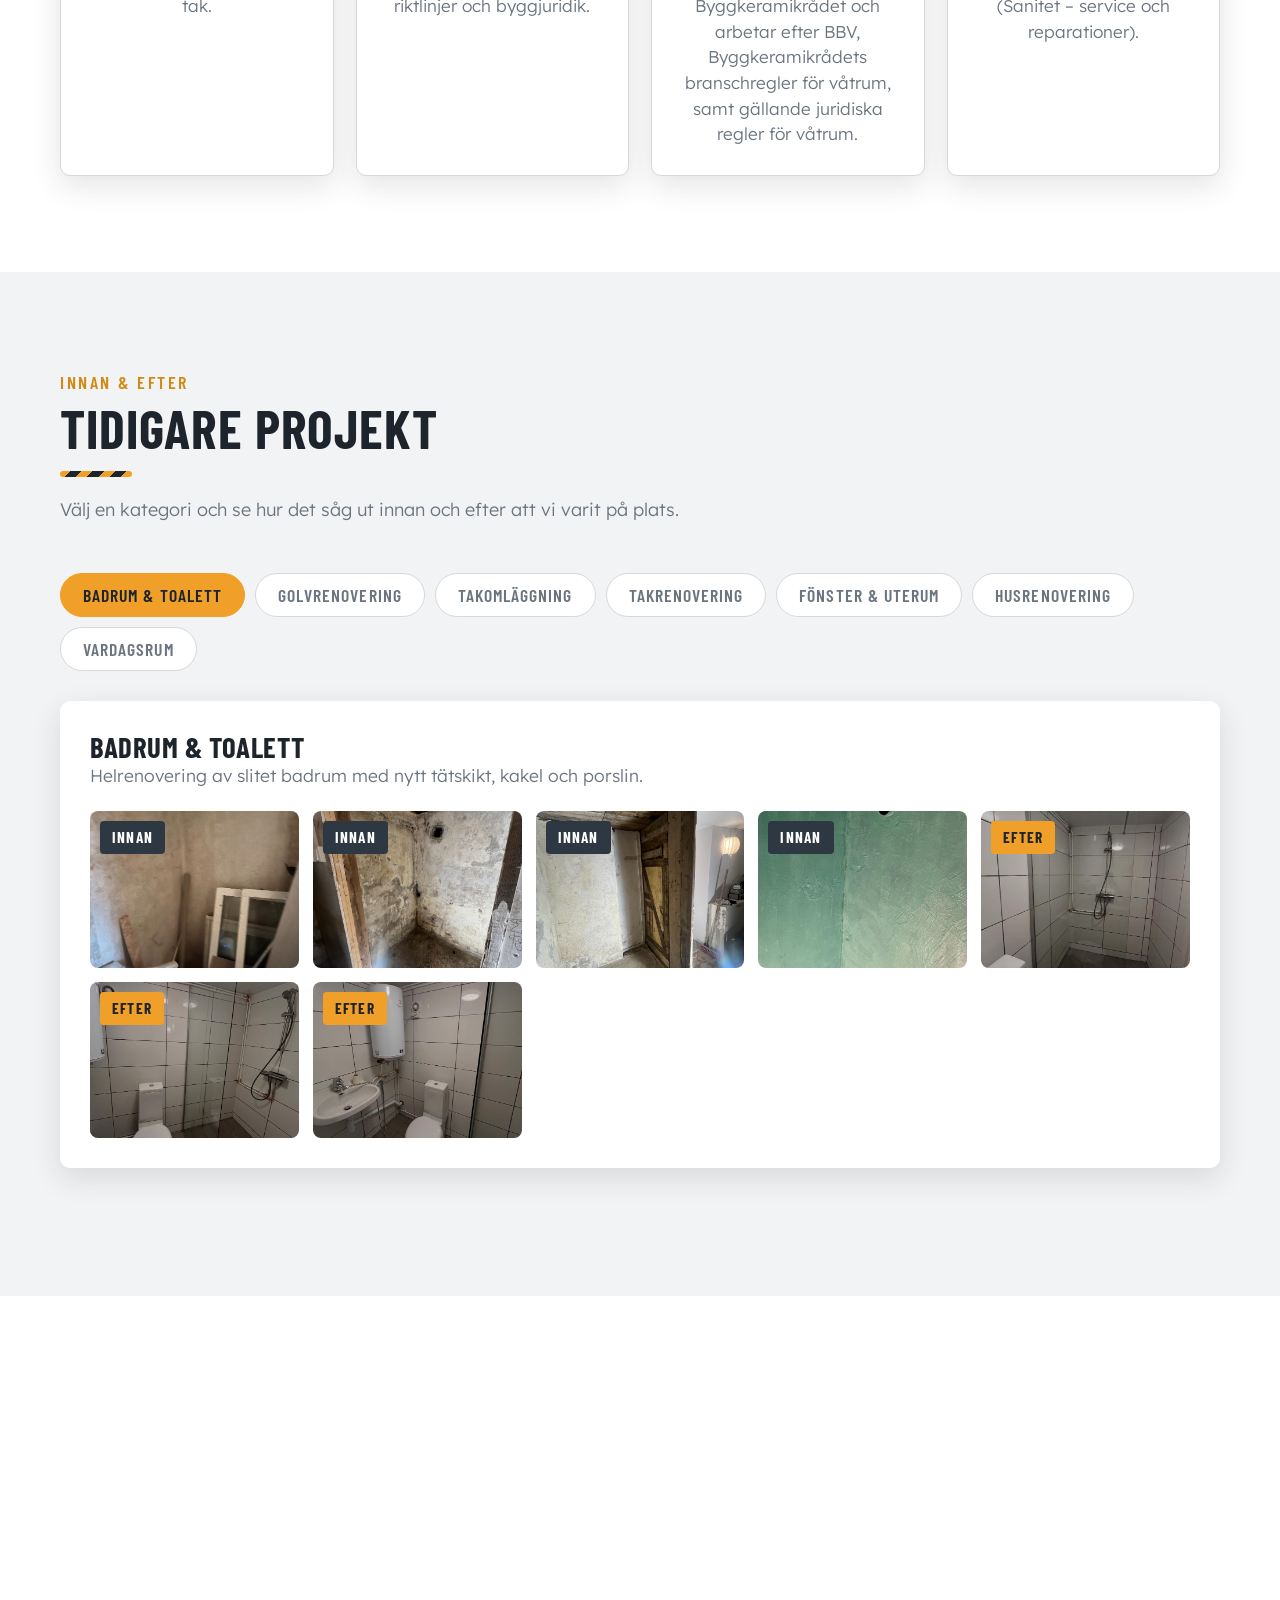
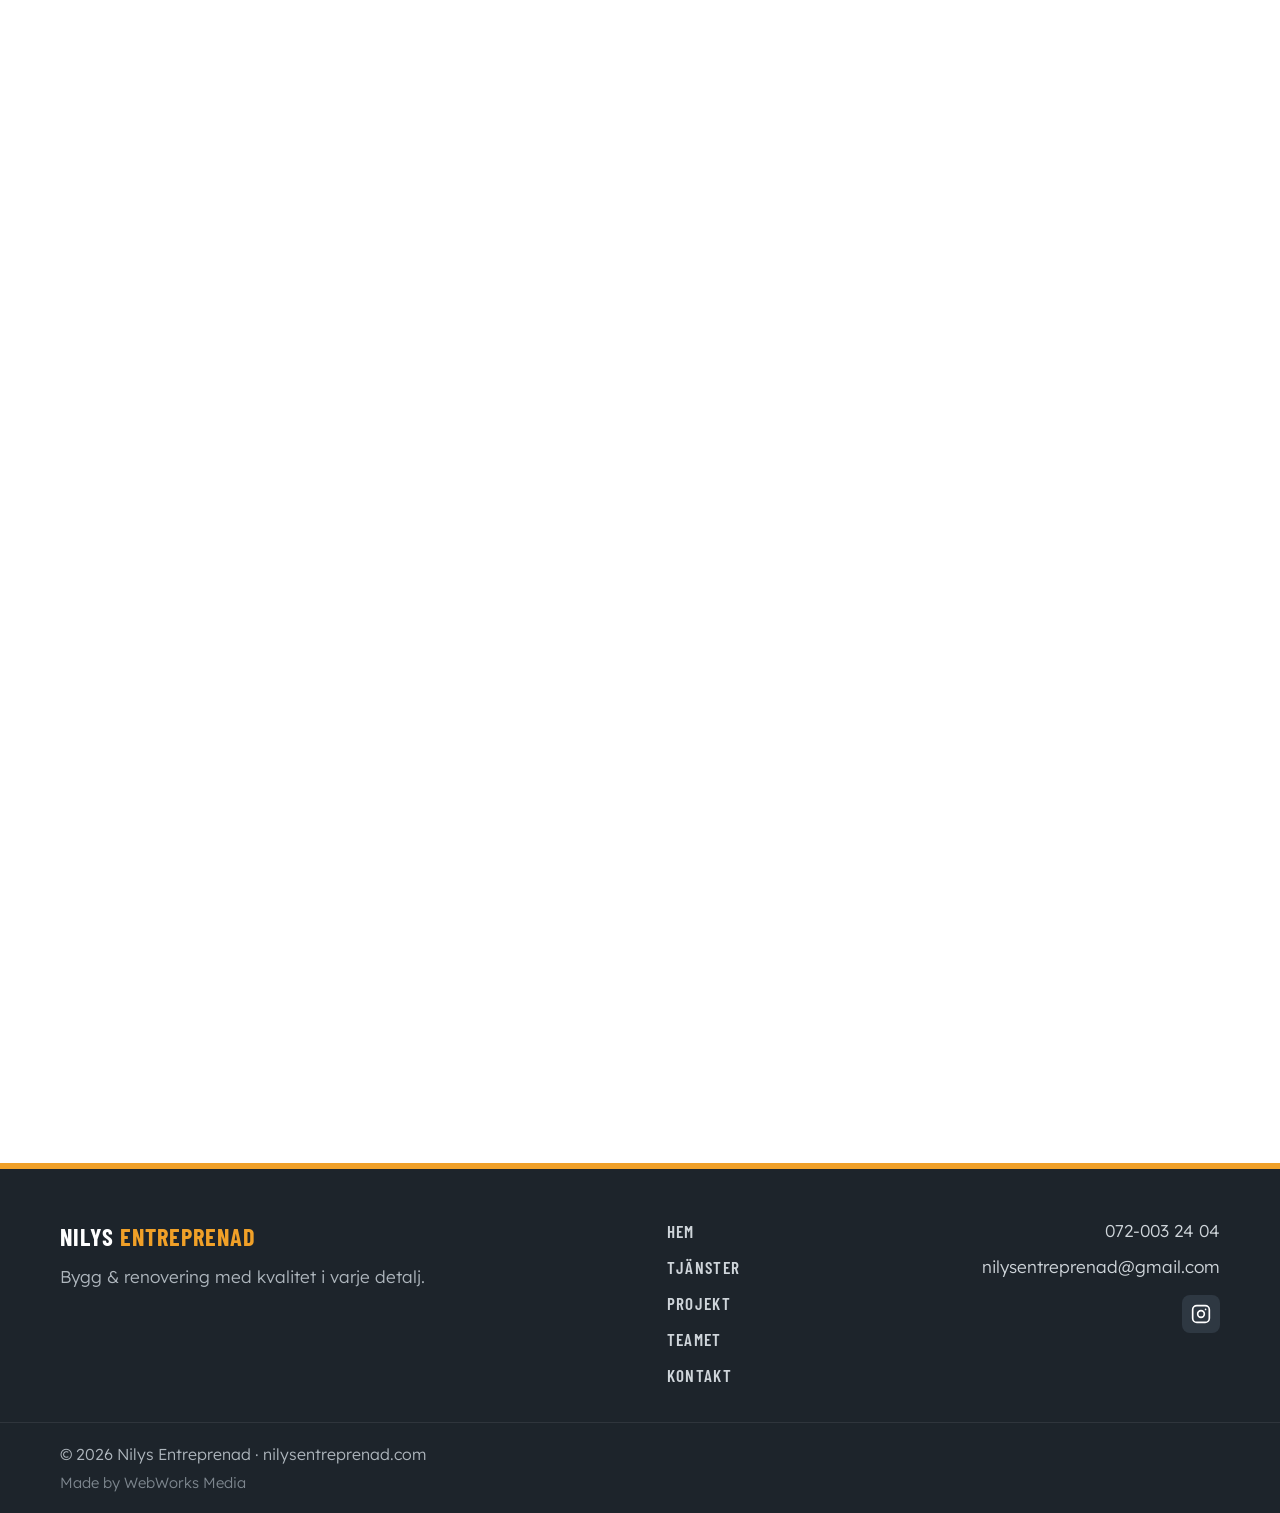
==== commit 2f5c073b: "Sla ihop de tva Byggkeramikradet-korten till ett Co-Authored-By: Claude Fable 5 <noreply@anthropic.c" ====
--- a/index.html
+++ b/index.html
@@ -194,12 +194,7 @@
 
           <a href="https://www.bkr.se/om-behorighet/vad-ar-behorighet" target="_blank" rel="noopener" class="cert-card reveal">
             <span class="cert-logo"><img src="assets/certs/byggkeramikrådet.png" alt="Byggkeramikrådet" loading="lazy"></span>
-            <span class="cert-text">Vi har gått utbildning hos Byggkeramikrådet och arbetar efter BBV, Byggkeramikrådets branschregler för våtrum.</span>
-          </a>
-
-          <a href="https://www.bkr.se/regler" target="_blank" rel="noopener" class="cert-card reveal">
-            <span class="cert-logo"><img src="assets/certs/byggkeramikrådet.png" alt="Byggkeramikrådet" loading="lazy"></span>
-            <span class="cert-text">Vi har gått utbildning hos Byggkeramikrådet gällande juridiska regler för våtrum.</span>
+            <span class="cert-text">Vi har gått utbildning hos Byggkeramikrådet och arbetar efter BBV, Byggkeramikrådets branschregler för våtrum, samt gällande juridiska regler för våtrum.</span>
           </a>
 
           <a href="https://placeholder.jveloper.com" target="_blank" rel="noopener" class="cert-card reveal">
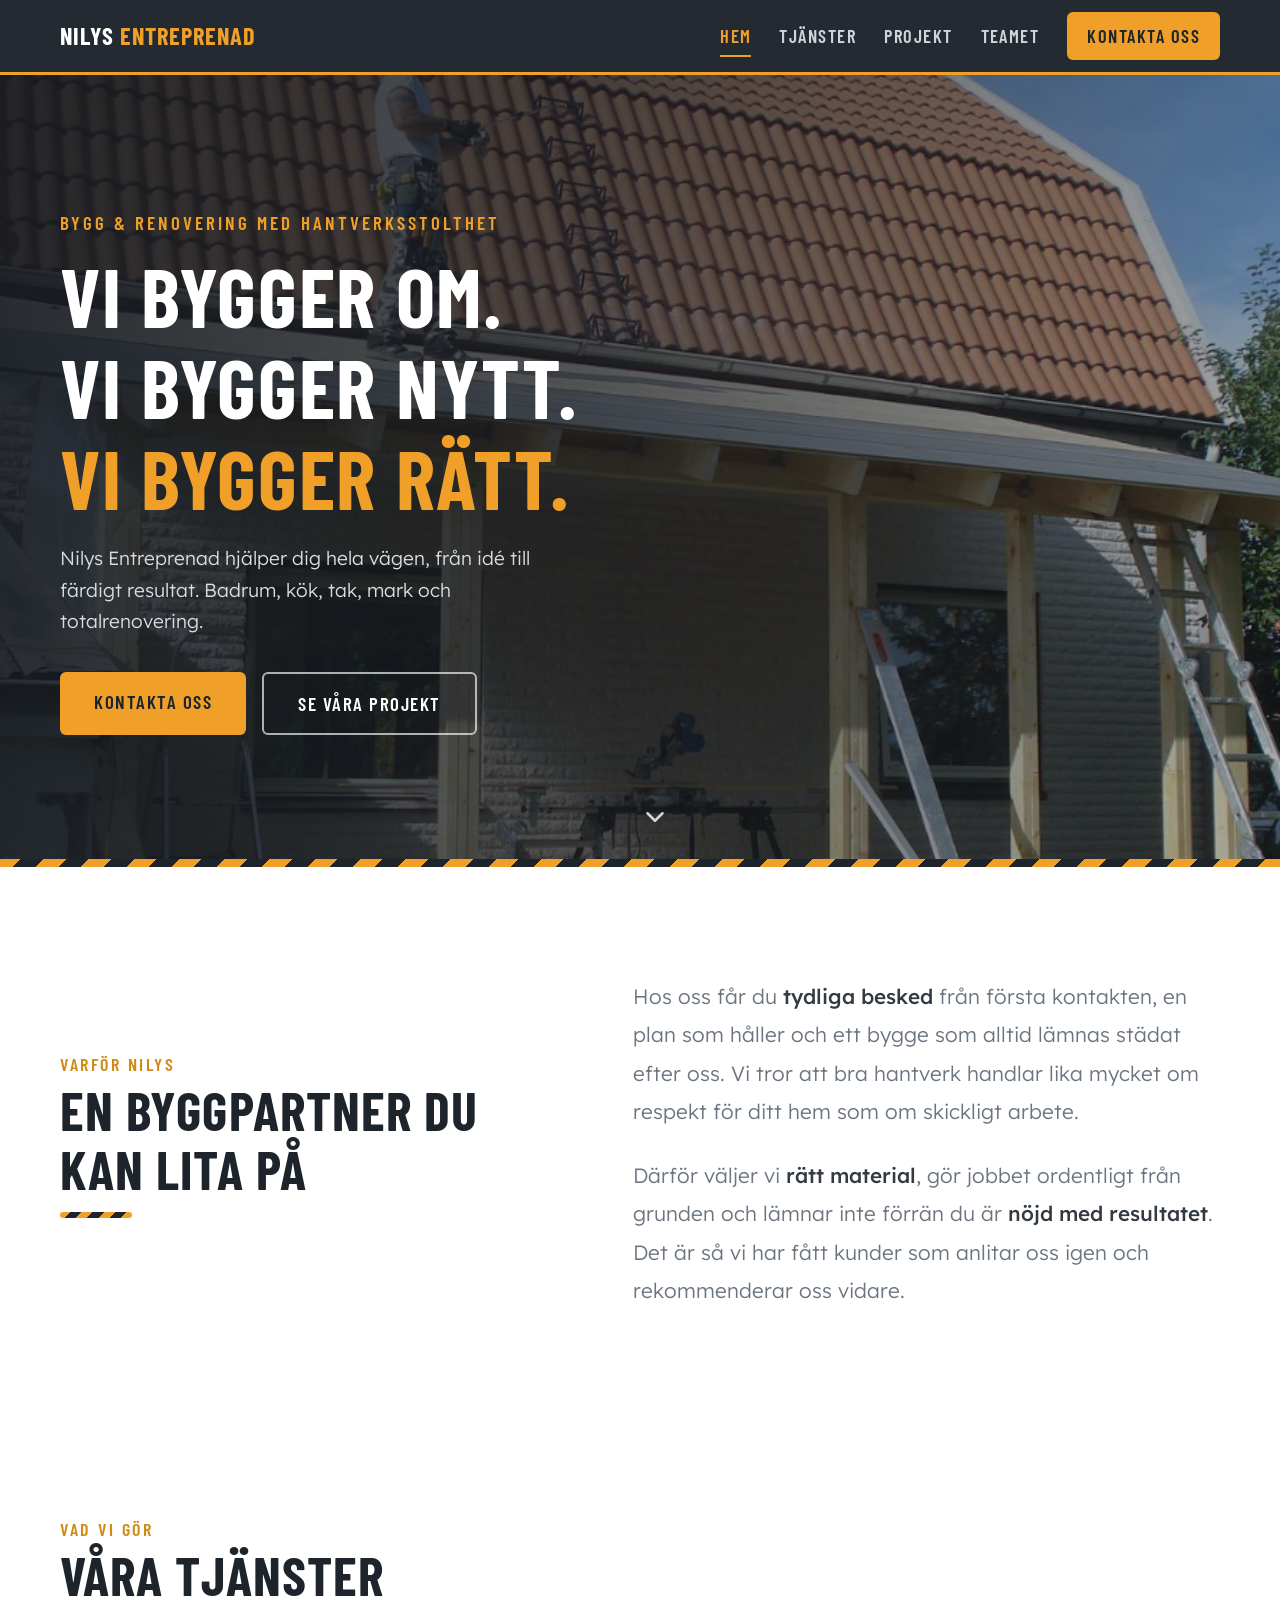
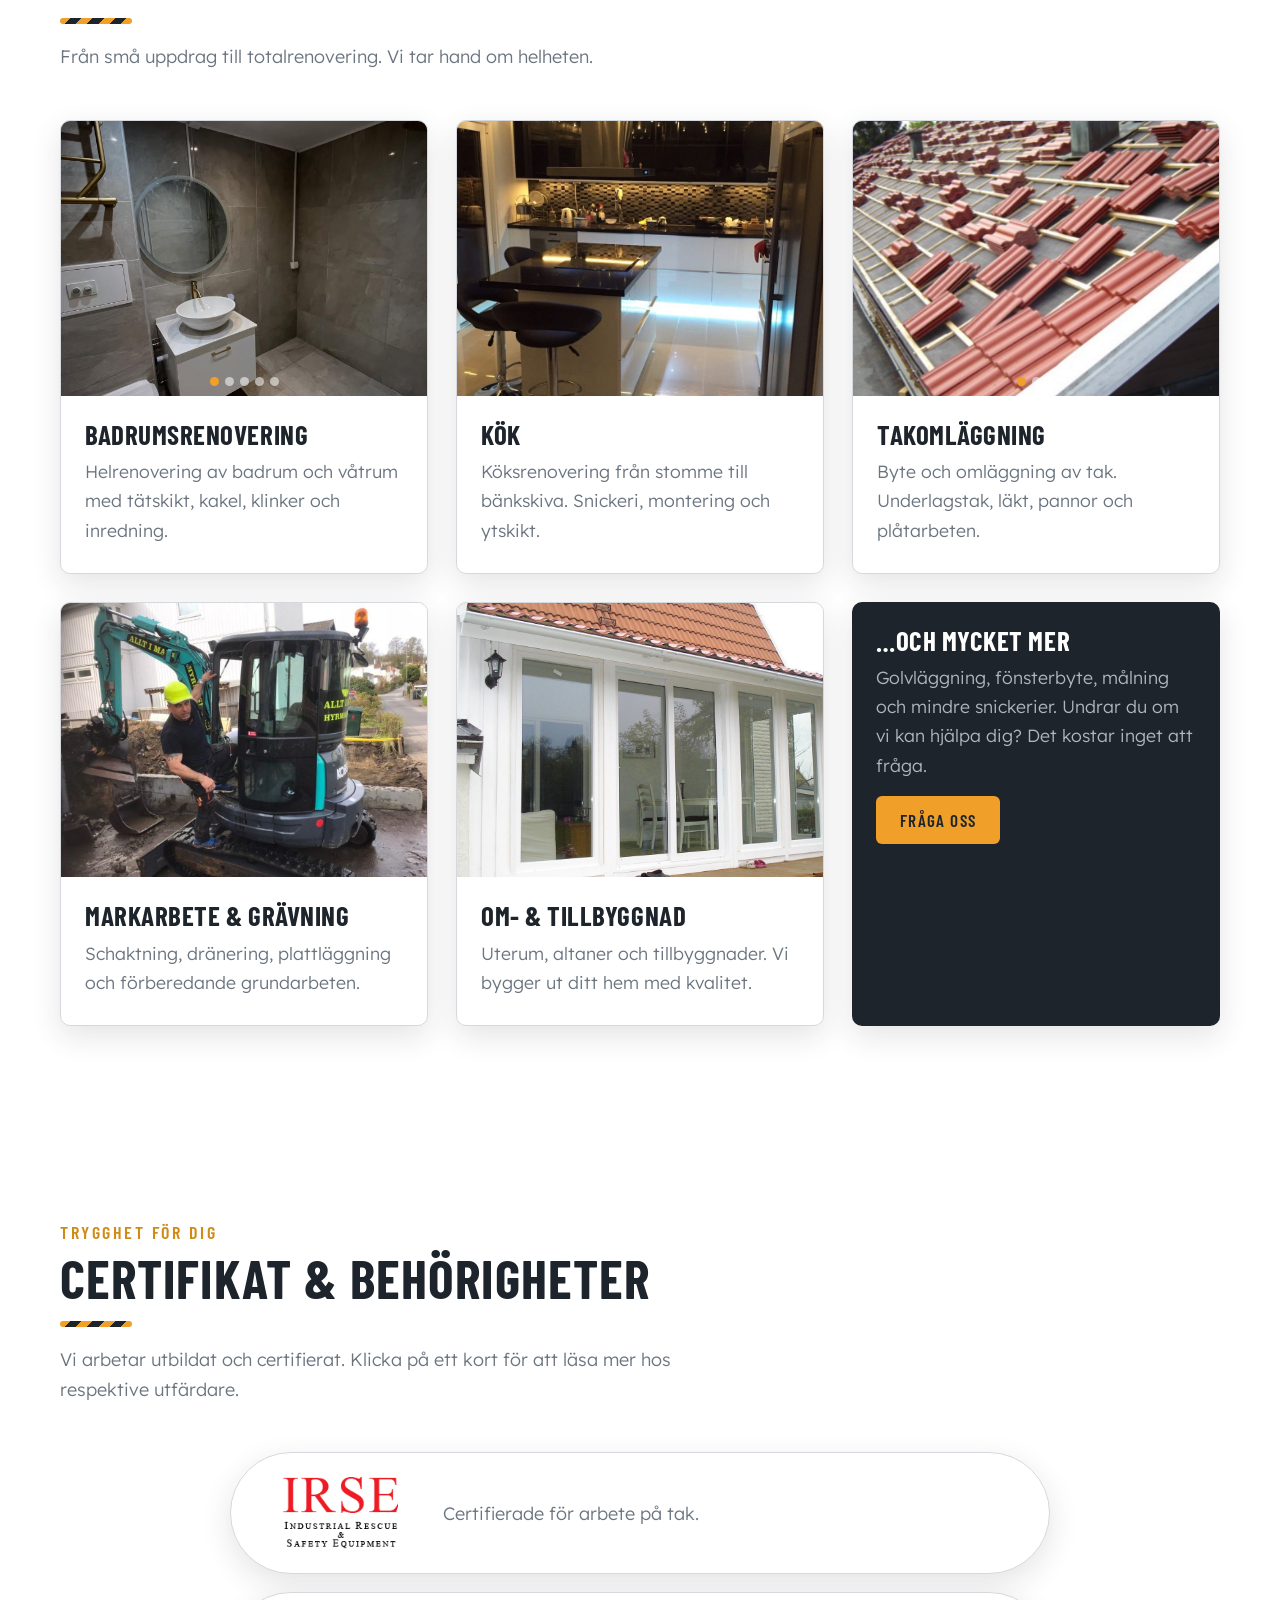
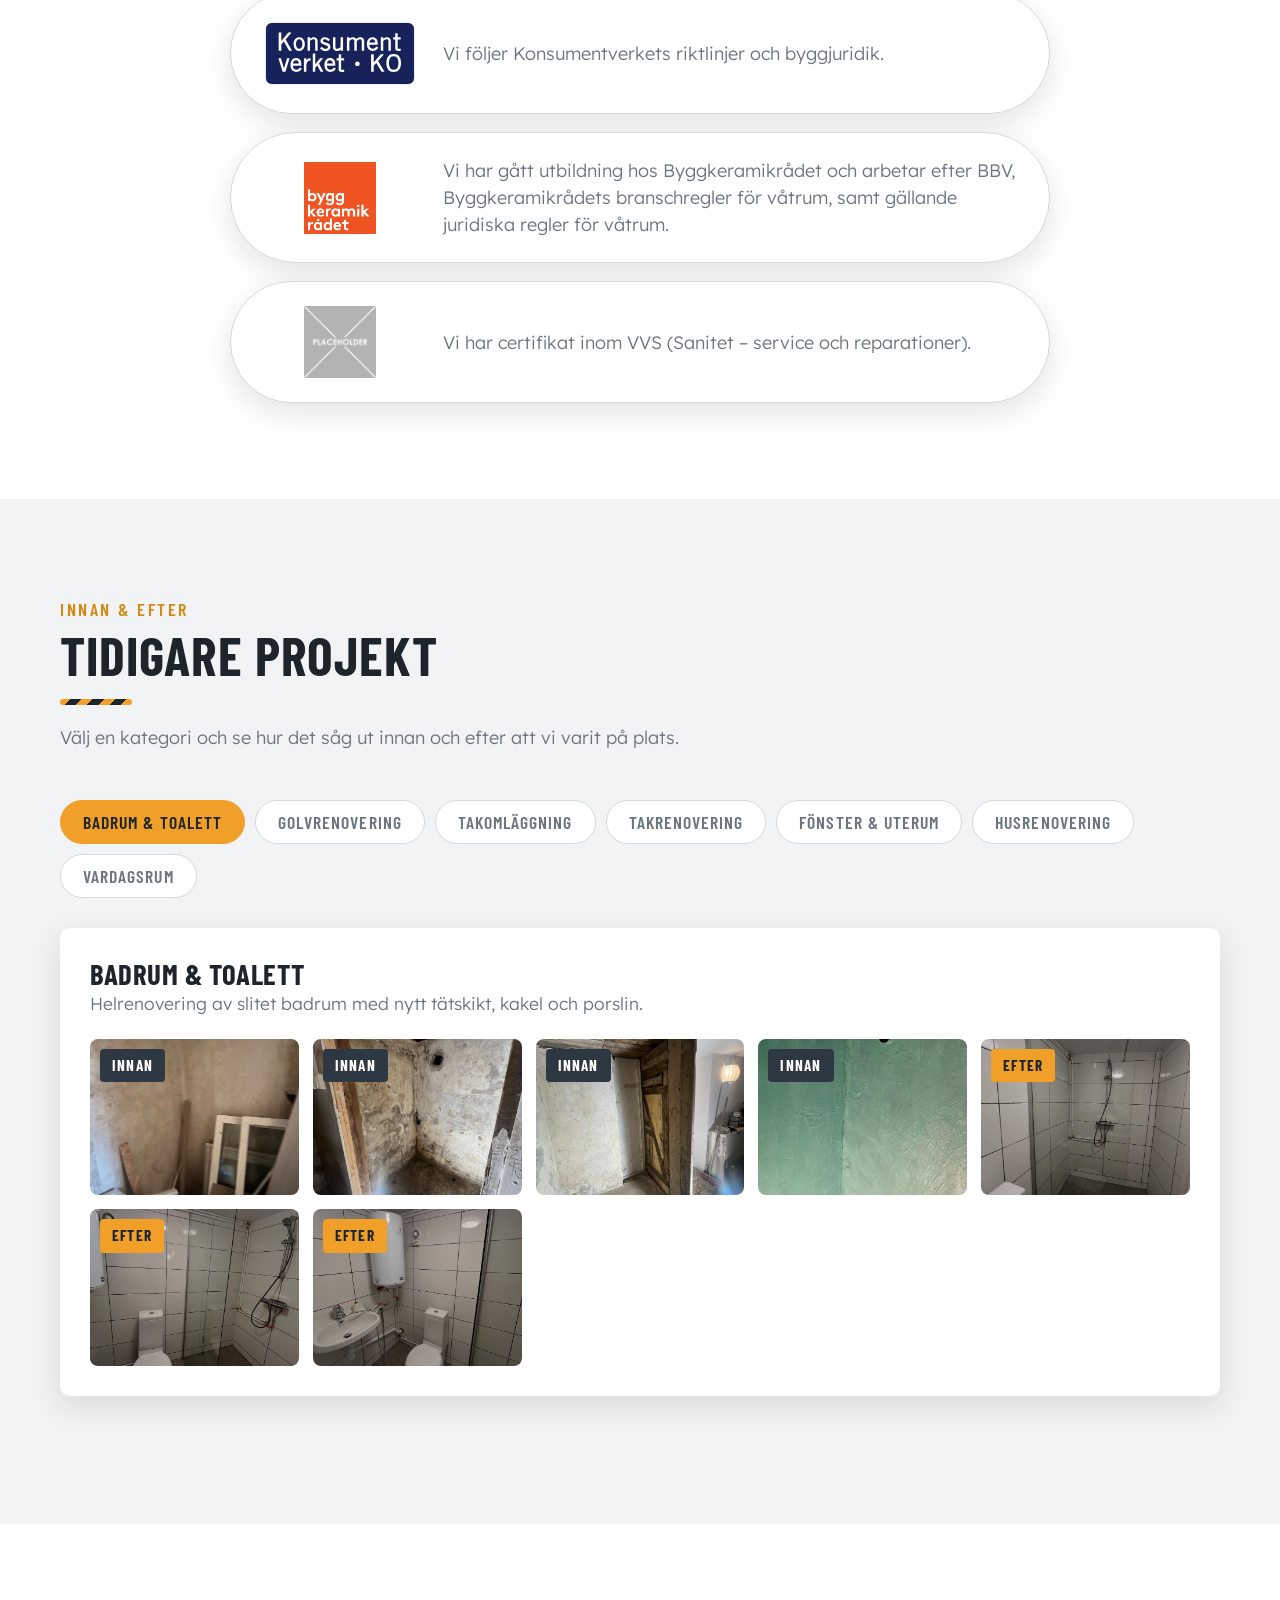
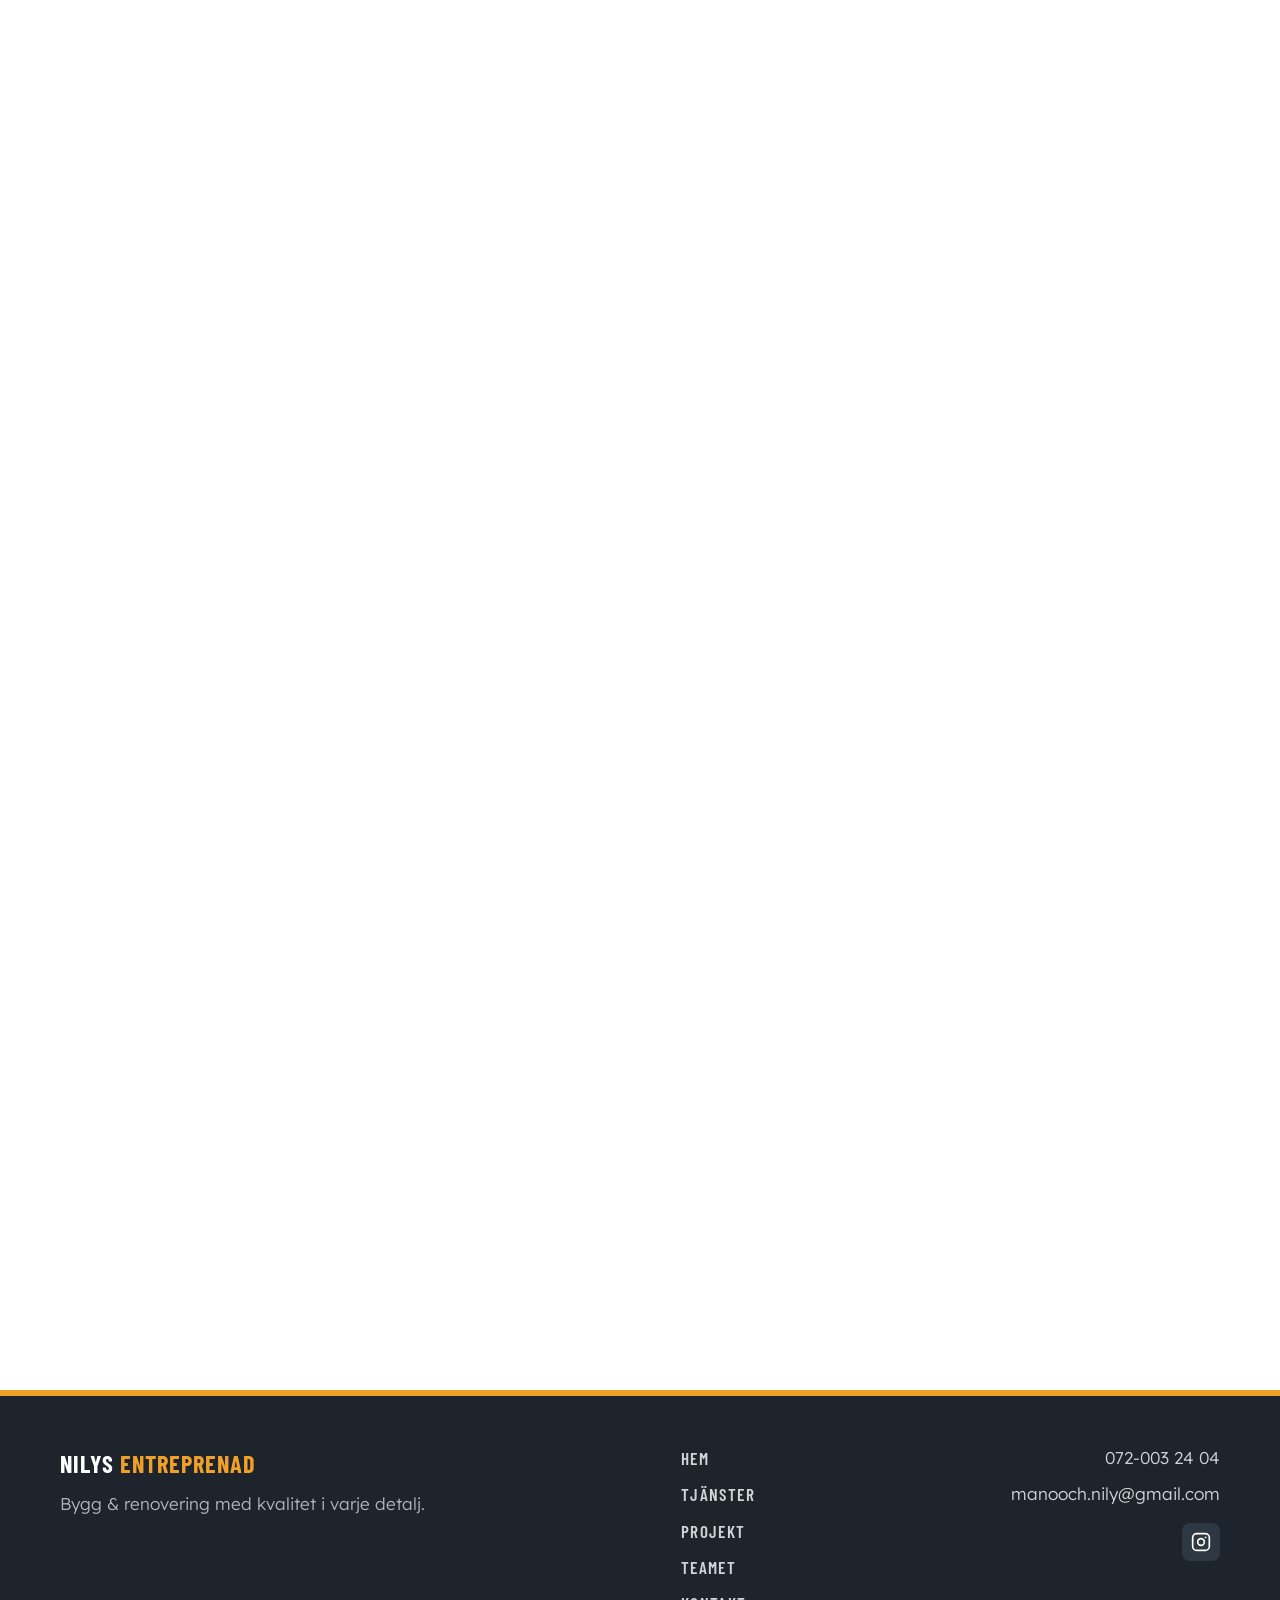
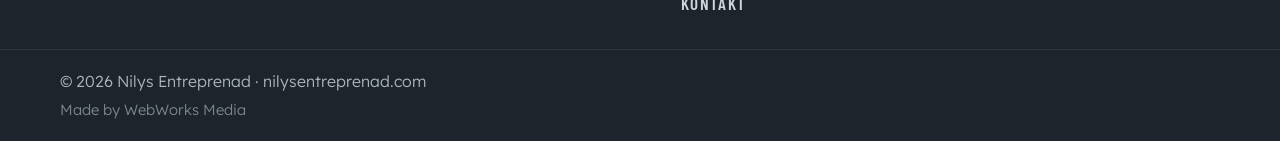
==== commit d5f7e626: "Updaterade mejl" ====
--- a/index.html
+++ b/index.html
@@ -21,7 +21,7 @@
     "name": "Nilys Entreprenad",
     "url": "https://nilysentreprenad.com/",
     "telephone": "+46720032404",
-    "email": "nilysentreprenad@gmail.com",
+    "email": "manooch.nily@gmail.com",
     "image": "https://nilysentreprenad.com/assets/hero-bygge.png",
     "sameAs": [
       "https://www.instagram.com/karoon.bygg/"
@@ -341,12 +341,12 @@
             <span class="contact-value">072-003 24 04</span>
           </a>
 
-          <a href="mailto:nilysentreprenad@gmail.com" class="contact-card reveal">
+          <a href="mailto:manooch.nily@gmail.com" class="contact-card reveal">
             <span class="contact-icon contact-icon--mail" aria-hidden="true">
               <svg viewBox="0 0 24 24" fill="none" stroke="currentColor" stroke-width="2" stroke-linecap="round" stroke-linejoin="round"><rect x="2" y="4" width="20" height="16" rx="2"/><path d="m22 7-10 6L2 7"/></svg>
             </span>
             <span class="contact-label">Mejla oss</span>
-            <span class="contact-value">nilysentreprenad@gmail.com</span>
+            <span class="contact-value">manooch.nily@gmail.com</span>
           </a>
 
           <a href="https://www.instagram.com/karoon.bygg/" target="_blank" rel="noopener" class="contact-card reveal">
@@ -379,7 +379,7 @@
       </nav>
       <div class="footer-links">
         <a href="tel:+46720032404">072-003 24 04</a>
-        <a href="mailto:nilysentreprenad@gmail.com">nilysentreprenad@gmail.com</a>
+        <a href="mailto:manooch.nily@gmail.com">manooch.nily@gmail.com</a>
         <div class="footer-social">
           <a href="https://www.instagram.com/karoon.bygg/" target="_blank" rel="noopener" aria-label="Instagram">
             <svg viewBox="0 0 24 24" fill="none" stroke="currentColor" stroke-width="2" stroke-linecap="round" stroke-linejoin="round"><rect x="2" y="2" width="20" height="20" rx="5"/><circle cx="12" cy="12" r="4"/><circle cx="17.5" cy="6.5" r="1" fill="currentColor" stroke="none"/></svg>
--- a/style.css
+++ b/style.css
@@ -448,6 +448,25 @@
   object-fit: contain;
 }
 .cert-text { color: var(--muted); font-size: .95rem; line-height: 1.5; }
+
+/* På större skärmar: staplade bubblor som på mobil, med loggan till vänster */
+@media (min-width: 681px) {
+  .certs-grid {
+    grid-template-columns: 1fr;
+    gap: 18px;
+    max-width: 820px;
+    margin-inline: auto;
+  }
+  .cert-card {
+    flex-direction: row;
+    text-align: left;
+    gap: 28px;
+    padding: 24px 34px;
+    border-radius: 999px;
+  }
+  .cert-logo { flex: 0 0 150px; width: 150px; }
+  .cert-text { font-size: 1rem; }
+}
 
 /* ---------- Projekt / Innan & Efter ---------- */
 /* Kategoriknappar: en kategori visas i taget */
